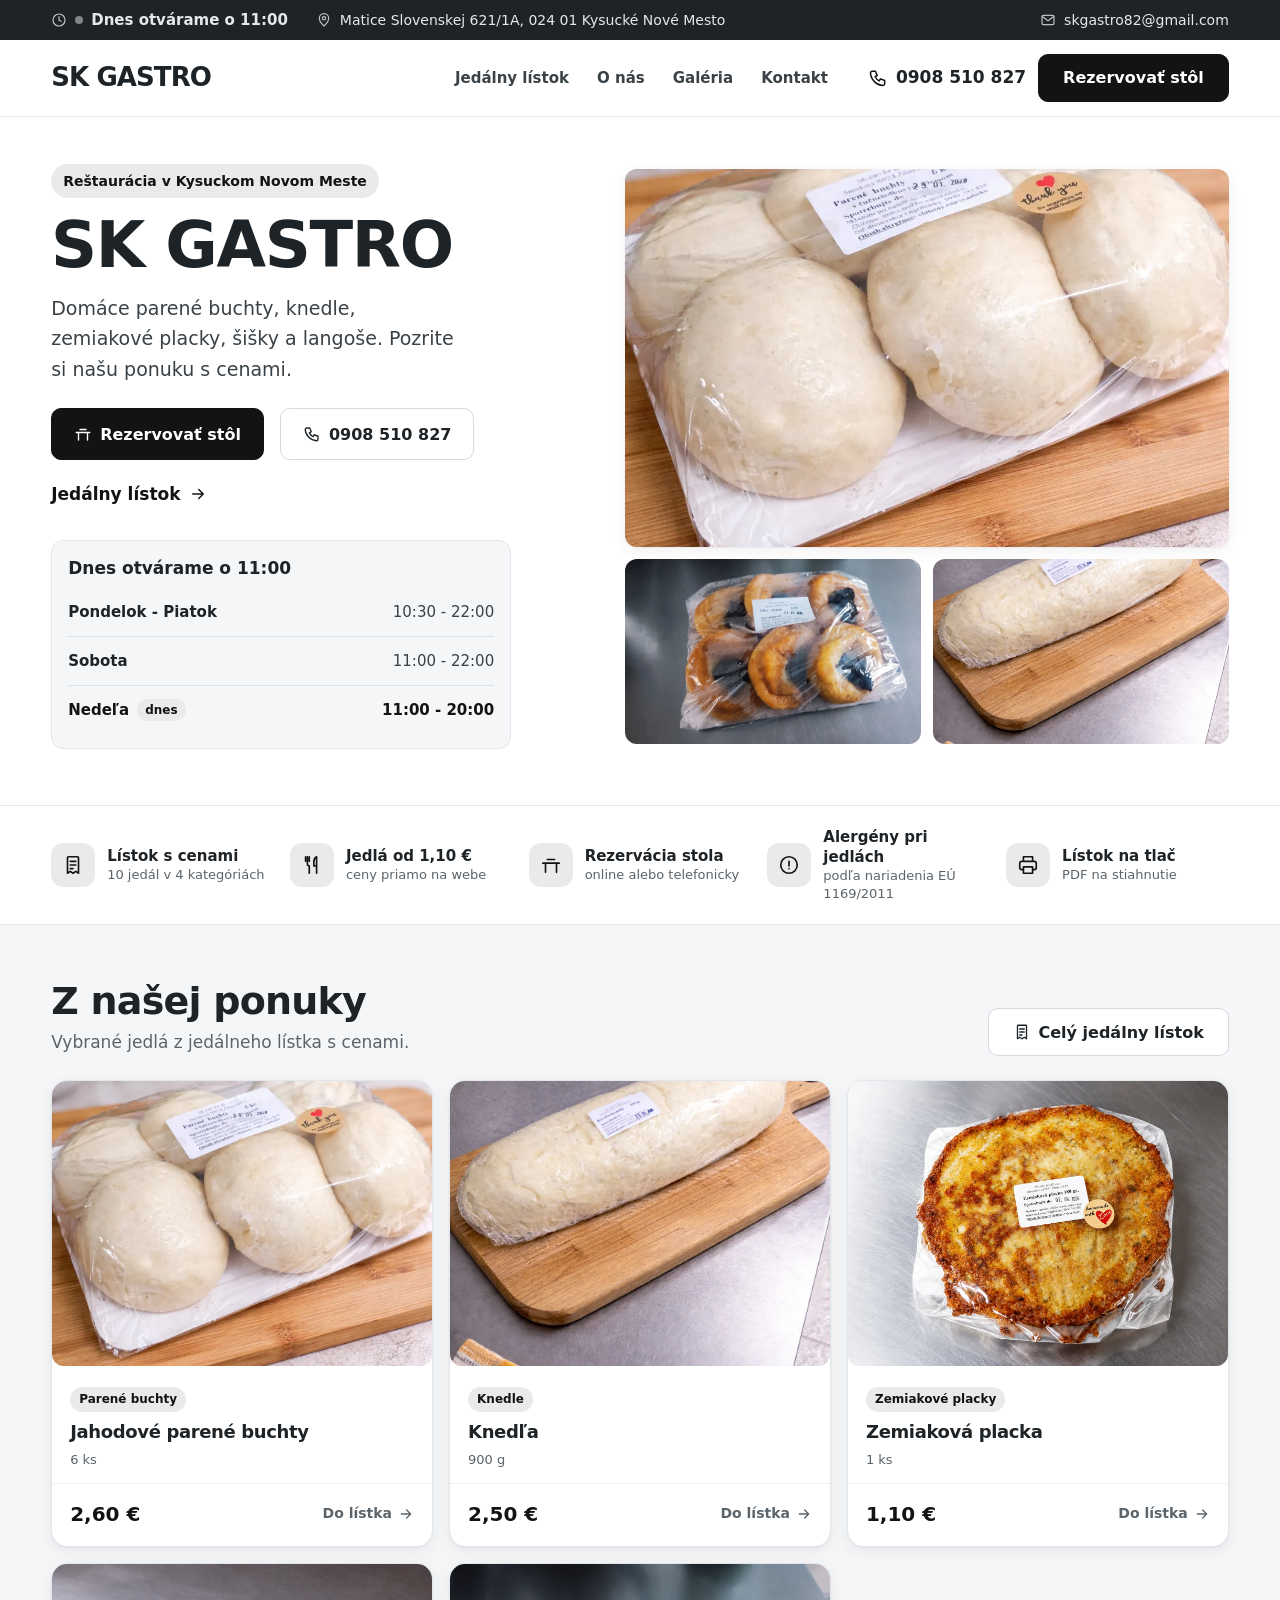
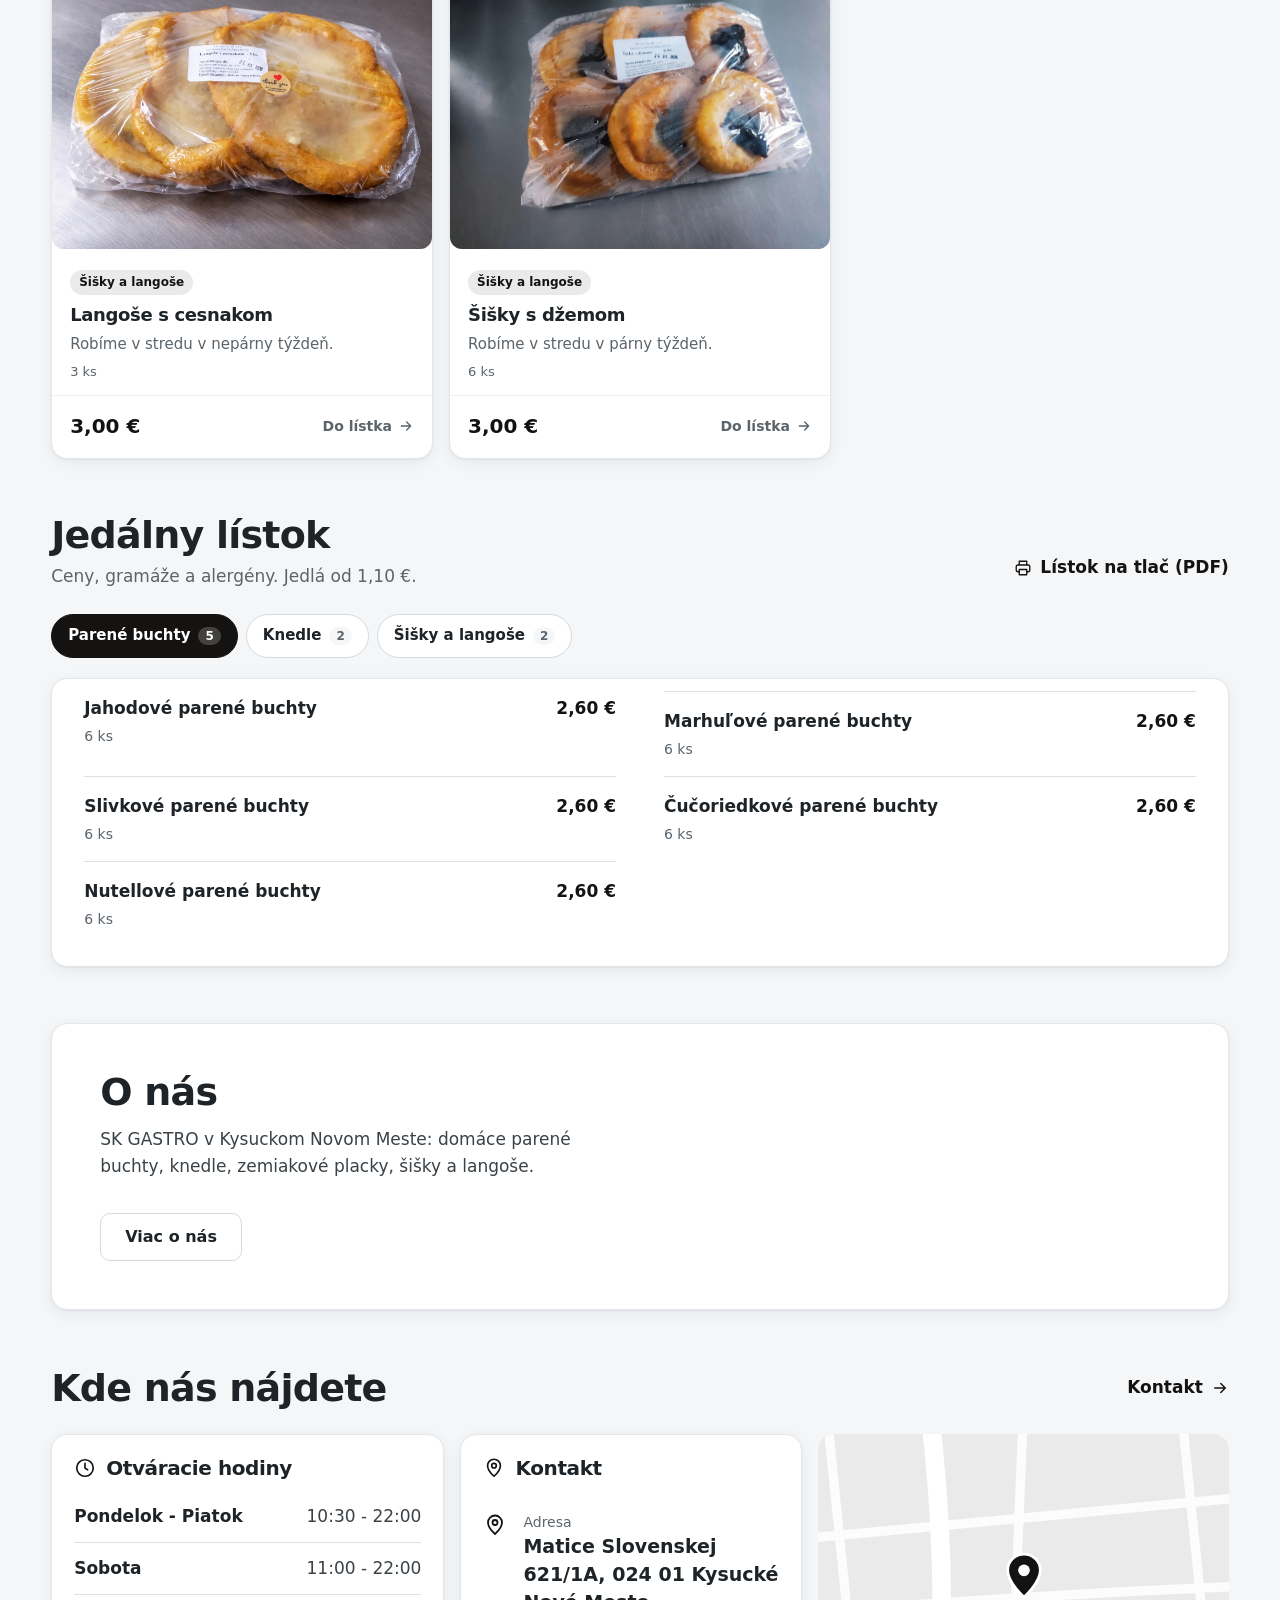
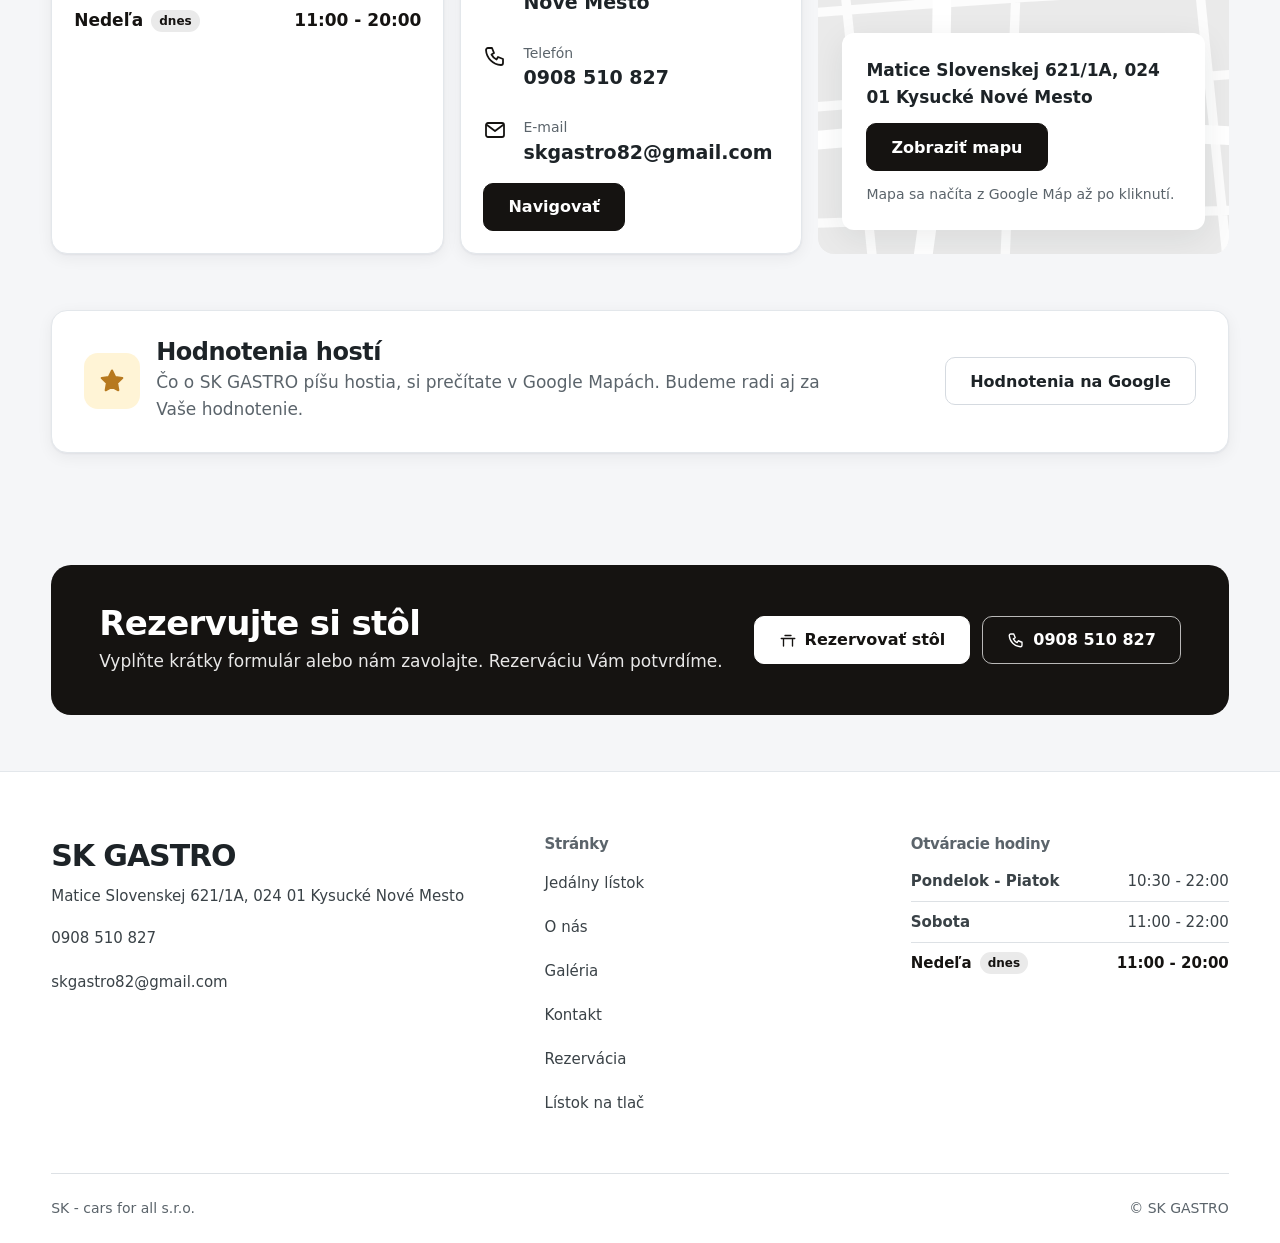
==== index.html @ 5d138155 "SK GASTRO: ostrá verzia pre domacaknedla.sk (INV-014 zaplatená 27. 10. 2026)" ====
<!doctype html>
<html lang="sk">
<head>
<meta charset="utf-8">
<meta name="viewport" content="width=device-width, initial-scale=1">
<title>SK GASTRO, reštaurácia v Kysuckom Novom Meste</title>
<meta name="description" content="SK GASTRO v Kysuckom Novom Meste: jedálny lístok s cenami, otváracie hodiny, rezervácia stola.">

<meta property="og:title" content="SK GASTRO, reštaurácia v Kysuckom Novom Meste">
<meta property="og:description" content="SK GASTRO v Kysuckom Novom Meste: jedálny lístok s cenami, otváracie hodiny, rezervácia stola.">
<meta property="og:type" content="website">
<meta property="og:locale" content="sk_SK">
<meta name="theme-color" content="#F5F6F4">
<link rel="icon" href="data:image/svg+xml,%3Csvg xmlns='http://www.w3.org/2000/svg' viewBox='0 0 64 64'%3E%3Crect width='64' height='64' rx='16' fill='%23151311'/%3E%3Ctext x='32' y='44' font-family='Arial,sans-serif' font-weight='700' font-size='34' fill='white' text-anchor='middle'%3ES%3C/text%3E%3C/svg%3E">
<link rel="preload" href="assets/fonts/Figtree-latin.woff2" as="font" type="font/woff2" crossorigin>
<link rel="stylesheet" href="assets/fonty-kaviaren.css"><link rel="stylesheet" href="assets/kaviaren.css"><link rel="stylesheet" href="assets/portal.css">
<style>:root{--akcent:#151311;--akcent-text:#151311;--jemna:color-mix(in srgb,#151311 9%,#fff);--papier:#F5F6F8;--p-akcent:#151311}</style>
<script>document.documentElement.classList.add('js')</script>
</head>
<body class="p-portal">
<a class="k-skok" href="#obsah">Preskočiť na obsah</a><div class="p-info"><div class="k-obal p-info__in"><span class="p-info__stav"><svg viewBox="0 0 24 24" fill="none" stroke="currentColor" stroke-width="1.8" stroke-linecap="round" stroke-linejoin="round" aria-hidden="true"><circle cx="12" cy="12" r="9"/><path d="M12 7v5l3 2"/></svg><span class="k-stav" data-hodiny="[[&quot;Pondelok - Piatok&quot;, &quot;10:30 - 22:00&quot;], [&quot;Sobota&quot;, &quot;11:00 - 22:00&quot;], [&quot;Nedeľa&quot;, &quot;11:00 - 20:00&quot;]]">Otváracie hodiny</span></span><a href="https://www.google.com/maps/search/?api=1&amp;query=Matice Slovenskej 621/1A, 024 01 Kysucké Nové Mesto" target="_blank" rel="noopener"><svg viewBox="0 0 24 24" fill="none" stroke="currentColor" stroke-width="1.8" stroke-linecap="round" stroke-linejoin="round" aria-hidden="true"><path d="M12 21s-7-6.2-7-11.5a7 7 0 0 1 14 0C19 14.8 12 21 12 21z"/><circle cx="12" cy="9.5" r="2.5"/></svg>Matice Slovenskej 621/1A, 024 01 Kysucké Nové Mesto</a><a class="p-info__mail" href="mailto:skgastro82@gmail.com"><svg viewBox="0 0 24 24" fill="none" stroke="currentColor" stroke-width="1.8" stroke-linecap="round" stroke-linejoin="round" aria-hidden="true"><rect x="3" y="5" width="18" height="14" rx="2"/><path d="m4 7 8 6 8-6"/></svg>skgastro82@gmail.com</a></div></div>
<header class="k-hlava p-hlava"><div class="k-hlava__in">
<a class="k-logo" href="./" style="--ld:4.18" aria-label="SK GASTRO, úvod">SK GASTRO</a>
<nav class="k-nav" id="k-nav" aria-label="Hlavná navigácia">
<ul><li><a href="jedalny-listok/">Jedálny lístok</a></li><li><a href="o-nas/">O nás</a></li><li><a href="galeria/">Galéria</a></li><li><a href="kontakt/">Kontakt</a></li></ul>
<a class="k-tlacidlo k-nav__rez" href="rezervacia/">Rezervovať stôl</a>
<div class="k-nav__extra"><a href="tel:0908510827"><svg viewBox="0 0 24 24" fill="none" stroke="currentColor" stroke-width="1.8" stroke-linecap="round" stroke-linejoin="round" aria-hidden="true"><path d="M5 4h4l2 5-2.5 1.5a11 11 0 0 0 5 5L15 13l5 2v4a2 2 0 0 1-2 2A16 16 0 0 1 3 6a2 2 0 0 1 2-2"/></svg>0908 510 827</a><a href="https://www.google.com/maps/search/?api=1&amp;query=Matice Slovenskej 621/1A, 024 01 Kysucké Nové Mesto" target="_blank" rel="noopener"><svg viewBox="0 0 24 24" fill="none" stroke="currentColor" stroke-width="1.8" stroke-linecap="round" stroke-linejoin="round" aria-hidden="true"><path d="M12 21s-7-6.2-7-11.5a7 7 0 0 1 14 0C19 14.8 12 21 12 21z"/><circle cx="12" cy="9.5" r="2.5"/></svg>Matice Slovenskej 621/1A, 024 01 Kysucké Nové Mesto</a></div>
</nav>
<a class="p-hlava__tel" href="tel:0908510827"><svg viewBox="0 0 24 24" fill="none" stroke="currentColor" stroke-width="1.8" stroke-linecap="round" stroke-linejoin="round" aria-hidden="true"><path d="M5 4h4l2 5-2.5 1.5a11 11 0 0 0 5 5L15 13l5 2v4a2 2 0 0 1-2 2A16 16 0 0 1 3 6a2 2 0 0 1 2-2"/></svg><span>0908 510 827</span></a>
<a class="k-tlacidlo p-hlava__rez" href="rezervacia/">Rezervovať stôl</a>
<button class="k-menu-tl" type="button" aria-expanded="false" aria-controls="k-nav"><span class="k-menu-tl__ik" aria-hidden="true"><i></i><i></i></span><span>Menu</span></button>
</div></header>
<main id="obsah">
<section class="p-uvod"><div class="k-obal p-uvod__in">
<div class="p-uvod__txt">
<p class="p-uvod__typ">Reštaurácia v Kysuckom Novom Meste</p>
<h1 style="--d:4.12">SK GASTRO</h1>
<p class="p-uvod__claim">Domáce parené buchty, knedle, zemiakové placky, šišky a langoše. Pozrite si našu ponuku s cenami.</p>
<div class="p-uvod__akcie"><a class="k-tlacidlo" href="rezervacia/"><svg viewBox="0 0 24 24" fill="none" stroke="currentColor" stroke-width="1.8" stroke-linecap="round" stroke-linejoin="round" aria-hidden="true"><path d="M3 10h18M6 10v10M18 10v10M8 6h8"/></svg>Rezervovať stôl</a><a class="k-tlacidlo k-tlacidlo--obrys" href="tel:0908510827"><svg viewBox="0 0 24 24" fill="none" stroke="currentColor" stroke-width="1.8" stroke-linecap="round" stroke-linejoin="round" aria-hidden="true"><path d="M5 4h4l2 5-2.5 1.5a11 11 0 0 0 5 5L15 13l5 2v4a2 2 0 0 1-2 2A16 16 0 0 1 3 6a2 2 0 0 1 2-2"/></svg>0908 510 827</a>
<a class="k-odkaz" href="jedalny-listok/">Jedálny lístok<svg viewBox="0 0 24 24" fill="none" stroke="currentColor" stroke-width="2" stroke-linecap="round" stroke-linejoin="round" aria-hidden="true"><path d="M5 12h14M13 6l6 6-6 6"/></svg></a></div>
<div class="p-uvod__dnes"><span class="p-dnes" data-p-dnes>Otváracie hodiny</span><dl class="k-hodiny p-uvod__hod" data-hodiny><div><dt>Pondelok - Piatok</dt><dd>10:30 - 22:00</dd></div><div><dt>Sobota</dt><dd>11:00 - 22:00</dd></div><div><dt>Nedeľa</dt><dd>11:00 - 20:00</dd></div></dl></div>
</div>
<div class="p-uvod__fotky"><div class="k-f p-uvod__foto"><img src="assets/foto/skg-buchty.webp" alt="SK GASTRO, Kysucké Nové Mesto" width="1024" height="1536" fetchpriority=high decoding="async"></div><a class="p-uvod__mala" data-lightbox href="assets/foto/skg-sisky.webp"><img src="assets/foto/skg-sisky.webp" alt="SK GASTRO, Kysucké Nové Mesto, fotka 2" width="1800" height="1347" decoding="async"></a><a class="p-uvod__mala" data-lightbox href="assets/foto/skg-knedla.webp"><img src="assets/foto/skg-knedla.webp" alt="SK GASTRO, Kysucké Nové Mesto, fotka 3" width="1024" height="1536" decoding="async"></a></div>
</div></section><section class="p-vyhody" aria-label="Čo u nás nájdete"><div class="k-obal"><ul class="p-vyhody__rad p-vyhody__rad--5">
<li><span class="p-vyhody__ik"><svg viewBox="0 0 24 24" fill="none" stroke="currentColor" stroke-width="1.8" stroke-linecap="round" stroke-linejoin="round" aria-hidden="true"><path d="M7 3h10a1 1 0 0 1 1 1v17l-3-2-3 2-3-2-3 2V4a1 1 0 0 1 1-1z"/><path d="M9 8h6M9 12h6M9 16h3"/></svg></span><div><b>Lístok s cenami</b><span>10 jedál v 4 kategóriách</span></div></li><li><span class="p-vyhody__ik"><svg viewBox="0 0 24 24" fill="none" stroke="currentColor" stroke-width="1.8" stroke-linecap="round" stroke-linejoin="round" aria-hidden="true"><path d="M7 3v8a2 2 0 0 0 2 2v8M5 3v5M9 3v5M17 21V3c-2 1-3 3-3 6v4h3"/></svg></span><div><b>Jedlá od 1,10 €</b><span>ceny priamo na webe</span></div></li><li><span class="p-vyhody__ik"><svg viewBox="0 0 24 24" fill="none" stroke="currentColor" stroke-width="1.8" stroke-linecap="round" stroke-linejoin="round" aria-hidden="true"><path d="M3 10h18M6 10v10M18 10v10M8 6h8"/></svg></span><div><b>Rezervácia stola</b><span>online alebo telefonicky</span></div></li><li><span class="p-vyhody__ik"><svg viewBox="0 0 24 24" fill="none" stroke="currentColor" stroke-width="1.8" stroke-linecap="round" stroke-linejoin="round" aria-hidden="true"><circle cx="12" cy="12" r="9"/><path d="M12 8v5M12 16h.01"/></svg></span><div><b>Alergény pri jedlách</b><span>podľa nariadenia EÚ 1169/2011</span></div></li><li><span class="p-vyhody__ik"><svg viewBox="0 0 24 24" fill="none" stroke="currentColor" stroke-width="1.8" stroke-linecap="round" stroke-linejoin="round" aria-hidden="true"><path d="M7 8V3h10v5M7 17H5a2 2 0 0 1-2-2v-5a2 2 0 0 1 2-2h14a2 2 0 0 1 2 2v5a2 2 0 0 1-2 2h-2"/><path d="M7 14h10v7H7z"/></svg></span><div><b>Lístok na tlač</b><span>PDF na stiahnutie</span></div></li>
</ul></div></section><section class="k-sekcia p-sekcia" aria-labelledby="jedla-h"><div class="k-obal">
<div class="p-hl"><div><h2 id="jedla-h">Z našej ponuky</h2><p>Vybrané jedlá z jedálneho lístka s cenami.</p></div>
<a class="k-tlacidlo k-tlacidlo--obrys" href="jedalny-listok/"><svg viewBox="0 0 24 24" fill="none" stroke="currentColor" stroke-width="1.8" stroke-linecap="round" stroke-linejoin="round" aria-hidden="true"><path d="M7 3h10a1 1 0 0 1 1 1v17l-3-2-3 2-3-2-3 2V4a1 1 0 0 1 1-1z"/><path d="M9 8h6M9 12h6M9 16h3"/></svg>Celý jedálny lístok</a></div>
<ul class="p-jedla"><li class="p-jedlo p-jedlo--foto"><a href="jedalny-listok/#k-1"><div class="k-f p-jedlo__f"><img src="assets/foto/skg-buchty.webp" alt="Jahodové parené buchty" width="1024" height="1536" loading=lazy decoding="async"></div>
<div class="p-jedlo__t"><span class="p-stitok">Parené buchty</span><h3>Jahodové parené buchty</h3>
<p class="p-jedlo__m">6 ks</p></div>
<div class="p-jedlo__c"><b>2,60 €</b><span>Do lístka<svg viewBox="0 0 24 24" fill="none" stroke="currentColor" stroke-width="2" stroke-linecap="round" stroke-linejoin="round" aria-hidden="true"><path d="M5 12h14M13 6l6 6-6 6"/></svg></span></div></a></li><li class="p-jedlo p-jedlo--foto"><a href="jedalny-listok/#k-2"><div class="k-f p-jedlo__f"><img src="assets/foto/skg-knedla.webp" alt="Knedľa" width="1024" height="1536" loading=lazy decoding="async"></div>
<div class="p-jedlo__t"><span class="p-stitok">Knedle</span><h3>Knedľa</h3>
<p class="p-jedlo__m">900 g</p></div>
<div class="p-jedlo__c"><b>2,50 €</b><span>Do lístka<svg viewBox="0 0 24 24" fill="none" stroke="currentColor" stroke-width="2" stroke-linecap="round" stroke-linejoin="round" aria-hidden="true"><path d="M5 12h14M13 6l6 6-6 6"/></svg></span></div></a></li><li class="p-jedlo p-jedlo--foto"><a href="jedalny-listok/#k-3"><div class="k-f p-jedlo__f"><img src="assets/foto/skg-placka.webp" alt="Zemiaková placka" width="1450" height="1085" loading=lazy decoding="async"></div>
<div class="p-jedlo__t"><span class="p-stitok">Zemiakové placky</span><h3>Zemiaková placka</h3>
<p class="p-jedlo__m">1 ks</p></div>
<div class="p-jedlo__c"><b>1,10 €</b><span>Do lístka<svg viewBox="0 0 24 24" fill="none" stroke="currentColor" stroke-width="2" stroke-linecap="round" stroke-linejoin="round" aria-hidden="true"><path d="M5 12h14M13 6l6 6-6 6"/></svg></span></div></a></li><li class="p-jedlo p-jedlo--foto"><a href="jedalny-listok/#k-4"><div class="k-f p-jedlo__f"><img src="assets/foto/skg-langos.webp" alt="Langoše s cesnakom" width="1536" height="1024" loading=lazy decoding="async"></div>
<div class="p-jedlo__t"><span class="p-stitok">Šišky a langoše</span><h3>Langoše s cesnakom</h3>
<p>Robíme v stredu v nepárny týždeň.</p><p class="p-jedlo__m">3 ks</p></div>
<div class="p-jedlo__c"><b>3,00 €</b><span>Do lístka<svg viewBox="0 0 24 24" fill="none" stroke="currentColor" stroke-width="2" stroke-linecap="round" stroke-linejoin="round" aria-hidden="true"><path d="M5 12h14M13 6l6 6-6 6"/></svg></span></div></a></li><li class="p-jedlo p-jedlo--foto"><a href="jedalny-listok/#k-4"><div class="k-f p-jedlo__f"><img src="assets/foto/skg-sisky.webp" alt="Šišky s džemom" width="1800" height="1347" loading=lazy decoding="async"></div>
<div class="p-jedlo__t"><span class="p-stitok">Šišky a langoše</span><h3>Šišky s džemom</h3>
<p>Robíme v stredu v párny týždeň.</p><p class="p-jedlo__m">6 ks</p></div>
<div class="p-jedlo__c"><b>3,00 €</b><span>Do lístka<svg viewBox="0 0 24 24" fill="none" stroke="currentColor" stroke-width="2" stroke-linecap="round" stroke-linejoin="round" aria-hidden="true"><path d="M5 12h14M13 6l6 6-6 6"/></svg></span></div></a></li></ul>
</div></section><section class="k-sekcia p-sekcia" aria-labelledby="listok-h"><div class="k-obal">
<div class="p-hl"><div><h2 id="listok-h">Jedálny lístok</h2><p>Ceny, gramáže a alergény. Jedlá od 1,10 €.</p></div>
<a class="k-odkaz" href="jedalny-listok.pdf"><svg viewBox="0 0 24 24" fill="none" stroke="currentColor" stroke-width="1.8" stroke-linecap="round" stroke-linejoin="round" aria-hidden="true"><path d="M7 8V3h10v5M7 17H5a2 2 0 0 1-2-2v-5a2 2 0 0 1 2-2h14a2 2 0 0 1 2 2v5a2 2 0 0 1-2 2h-2"/><path d="M7 14h10v7H7z"/></svg>Lístok na tlač (PDF)</a></div>
<div class="p-tabs" data-p-tabs><div class="p-tabs__rad" role="group" aria-label="Kategórie"><button type="button" data-p-tab aria-selected="true">Parené buchty<span>5</span></button><button type="button" data-p-tab aria-selected="false">Knedle<span>2</span></button><button type="button" data-p-tab aria-selected="false">Šišky a langoše<span>2</span></button></div>
<div class="p-tabs__karta"><div data-p-panel><ul class="k-polozky"><li class="k-pol"><div class="k-pol__r"><span class="k-pol__n">Jahodové parené buchty</span><span class="k-pol__c">2,60 €</span></div><p class=k-pol__m>6 ks</p></li><li class="k-pol"><div class="k-pol__r"><span class="k-pol__n">Marhuľové parené buchty</span><span class="k-pol__c">2,60 €</span></div><p class=k-pol__m>6 ks</p></li><li class="k-pol"><div class="k-pol__r"><span class="k-pol__n">Slivkové parené buchty</span><span class="k-pol__c">2,60 €</span></div><p class=k-pol__m>6 ks</p></li><li class="k-pol"><div class="k-pol__r"><span class="k-pol__n">Čučoriedkové parené buchty</span><span class="k-pol__c">2,60 €</span></div><p class=k-pol__m>6 ks</p></li><li class="k-pol"><div class="k-pol__r"><span class="k-pol__n">Nutellové parené buchty</span><span class="k-pol__c">2,60 €</span></div><p class=k-pol__m>6 ks</p></li></ul></div><div data-p-panel hidden><ul class="k-polozky"><li class="k-pol"><div class="k-pol__r"><span class="k-pol__n">Knedľa</span><span class="k-pol__c">2,50 €</span></div><p class=k-pol__m>900 g</p></li><li class="k-pol"><div class="k-pol__r"><span class="k-pol__n">Knedľa</span><span class="k-pol__c">1,70 €</span></div><p class=k-pol__m>600 g</p></li></ul></div><div data-p-panel hidden><ul class="k-polozky"><li class="k-pol"><div class="k-pol__r"><span class="k-pol__n">Langoše s cesnakom</span><span class="k-pol__c">3,00 €</span></div><p class="k-pol__popis">Robíme v stredu v nepárny týždeň.</p><p class=k-pol__m>3 ks</p></li><li class="k-pol"><div class="k-pol__r"><span class="k-pol__n">Šišky s džemom</span><span class="k-pol__c">3,00 €</span></div><p class="k-pol__popis">Robíme v stredu v párny týždeň.</p><p class=k-pol__m>6 ks</p></li></ul></div></div></div>
</div></section><section class="k-sekcia p-sekcia" aria-labelledby="onas-h"><div class="k-obal"><div class="p-karta p-onas p-onas--bez">

<div class="p-onas__txt"><h2 id="onas-h">O nás</h2><p>SK GASTRO v Kysuckom Novom Meste: domáce parené buchty, knedle, zemiakové placky, šišky a langoše.</p>
<div class="k-akcie"><a class="k-tlacidlo k-tlacidlo--obrys" href="o-nas/">Viac o nás</a></div></div>
</div></div></section><section class="k-sekcia p-sekcia" aria-labelledby="kde-h"><div class="k-obal">
<div class="p-hl"><div><h2 id="kde-h">Kde nás nájdete</h2></div>
<a class="k-odkaz" href="kontakt/">Kontakt<svg viewBox="0 0 24 24" fill="none" stroke="currentColor" stroke-width="2" stroke-linecap="round" stroke-linejoin="round" aria-hidden="true"><path d="M5 12h14M13 6l6 6-6 6"/></svg></a></div>
<div class="p-kde">
<div class="p-karta p-kde__hod"><h3><svg viewBox="0 0 24 24" fill="none" stroke="currentColor" stroke-width="1.8" stroke-linecap="round" stroke-linejoin="round" aria-hidden="true"><circle cx="12" cy="12" r="9"/><path d="M12 7v5l3 2"/></svg>Otváracie hodiny</h3><dl class="k-hodiny" data-hodiny><div><dt>Pondelok - Piatok</dt><dd>10:30 - 22:00</dd></div><div><dt>Sobota</dt><dd>11:00 - 22:00</dd></div><div><dt>Nedeľa</dt><dd>11:00 - 20:00</dd></div></dl></div>
<div class="p-karta p-kde__udaje"><h3><svg viewBox="0 0 24 24" fill="none" stroke="currentColor" stroke-width="1.8" stroke-linecap="round" stroke-linejoin="round" aria-hidden="true"><path d="M12 21s-7-6.2-7-11.5a7 7 0 0 1 14 0C19 14.8 12 21 12 21z"/><circle cx="12" cy="9.5" r="2.5"/></svg>Kontakt</h3><ul class="k-udaje"><li><svg viewBox="0 0 24 24" fill="none" stroke="currentColor" stroke-width="1.8" stroke-linecap="round" stroke-linejoin="round" aria-hidden="true"><path d="M12 21s-7-6.2-7-11.5a7 7 0 0 1 14 0C19 14.8 12 21 12 21z"/><circle cx="12" cy="9.5" r="2.5"/></svg><div><span>Adresa</span><a href="https://www.google.com/maps/search/?api=1&amp;query=Matice Slovenskej 621/1A, 024 01 Kysucké Nové Mesto" target="_blank" rel="noopener">Matice Slovenskej 621/1A, 024 01 Kysucké Nové Mesto</a></div></li><li><svg viewBox="0 0 24 24" fill="none" stroke="currentColor" stroke-width="1.8" stroke-linecap="round" stroke-linejoin="round" aria-hidden="true"><path d="M5 4h4l2 5-2.5 1.5a11 11 0 0 0 5 5L15 13l5 2v4a2 2 0 0 1-2 2A16 16 0 0 1 3 6a2 2 0 0 1 2-2"/></svg><div><span>Telefón</span><a href="tel:0908510827">0908 510 827</a></div></li><li><svg viewBox="0 0 24 24" fill="none" stroke="currentColor" stroke-width="1.8" stroke-linecap="round" stroke-linejoin="round" aria-hidden="true"><rect x="3" y="5" width="18" height="14" rx="2"/><path d="m4 7 8 6 8-6"/></svg><div><span>E-mail</span><a href="mailto:skgastro82@gmail.com">skgastro82@gmail.com</a></div></li></ul>
<a class="k-tlacidlo" href="https://www.google.com/maps/search/?api=1&amp;query=Matice Slovenskej 621/1A, 024 01 Kysucké Nové Mesto" target="_blank" rel="noopener">Navigovať</a></div>
<div class="k-mapa p-mapa" data-mapa="https://maps.google.com/maps?q=Matice%20Slovenskej%20621/1A%2C%20024%2001%20Kysuck%C3%A9%20Nov%C3%A9%20Mesto&amp;z=16&amp;output=embed">
<svg class="k-mapa__ulice" viewBox="0 0 600 450" preserveAspectRatio="xMidYMid slice" aria-hidden="true">
<path d="M-20 120 L620 60 M-20 300 L620 250 M-20 420 L620 400 M90 -20 L140 470 M300 -20 L280 470 M470 -20 L520 470 M-20 200 Q300 170 620 160" />
<path class="k-mapa__hlavna" d="M-20 340 Q250 300 620 330 M200 -20 Q230 220 190 470" /></svg>
<div class="k-mapa__pin"><svg viewBox="0 0 24 24" fill="none" stroke="currentColor" stroke-width="1.8" stroke-linecap="round" stroke-linejoin="round" aria-hidden="true"><path d="M12 21s-7-6.2-7-11.5a7 7 0 0 1 14 0C19 14.8 12 21 12 21z"/><circle cx="12" cy="9.5" r="2.5"/></svg></div>
<div class="k-mapa__stitok"><p>Matice Slovenskej 621/1A, 024 01 Kysucké Nové Mesto</p><button type="button" class="k-tlacidlo">Zobraziť mapu</button>
<span>Mapa sa načíta z Google Máp až po kliknutí.</span></div></div>
</div></div></section><section class="k-sekcia p-sekcia" aria-labelledby="hod-h"><div class="k-obal"><div class="p-karta p-recenzie">
<div class="p-recenzie__ik"><svg viewBox="0 0 24 24" fill="none" stroke="currentColor" stroke-width="1.8" stroke-linecap="round" stroke-linejoin="round" aria-hidden="true"><path d="m12 3 2.7 5.6 6.1.9-4.4 4.3 1 6.1L12 17l-5.4 2.9 1-6.1L3.2 9.5l6.1-.9z"/></svg></div>
<div><h2 id="hod-h">Hodnotenia hostí</h2><p>Čo o SK GASTRO píšu hostia, si prečítate v Google Mapách. Budeme radi aj za Vaše hodnotenie.</p></div>
<a class="k-tlacidlo k-tlacidlo--obrys" href="https://www.google.com/maps/search/?api=1&amp;query=SK%20GASTRO%20Matice%20Slovenskej%20621/1A%2C%20024%2001%20Kysuck%C3%A9%20Nov%C3%A9%20Mesto" target="_blank" rel="noopener">Hodnotenia na Google</a>
</div></div></section><section class="k-sekcia p-cta" aria-labelledby="cta-h"><div class="k-obal"><div class="p-cta__in">
<div><h2 id="cta-h">Rezervujte si stôl</h2>
<p>Vyplňte krátky formulár alebo nám zavolajte. Rezerváciu Vám potvrdíme.</p></div>
<div class="p-cta__akcie"><a class="k-tlacidlo k-tlacidlo--biele" href="rezervacia/"><svg viewBox="0 0 24 24" fill="none" stroke="currentColor" stroke-width="1.8" stroke-linecap="round" stroke-linejoin="round" aria-hidden="true"><path d="M3 10h18M6 10v10M18 10v10M8 6h8"/></svg>Rezervovať stôl</a><a class="k-tlacidlo k-tlacidlo--obrys-biele" href="tel:0908510827"><svg viewBox="0 0 24 24" fill="none" stroke="currentColor" stroke-width="1.8" stroke-linecap="round" stroke-linejoin="round" aria-hidden="true"><path d="M5 4h4l2 5-2.5 1.5a11 11 0 0 0 5 5L15 13l5 2v4a2 2 0 0 1-2 2A16 16 0 0 1 3 6a2 2 0 0 1 2-2"/></svg>0908 510 827</a></div>
</div></div></section>
</main>
<footer class="k-pata"><div class="k-obal k-pata__in">
<div class="k-pata__znacka"><a class="k-logo k-logo--pata" href="./" style="--ld:4.18" aria-label="SK GASTRO, úvod">SK GASTRO</a>
<p>Matice Slovenskej 621/1A, 024 01 Kysucké Nové Mesto</p>
<p class="k-pata__kontakt"><a href="tel:0908510827">0908 510 827</a><a href="mailto:skgastro82@gmail.com">skgastro82@gmail.com</a></p></div>
<nav aria-label="Odkazy v pätičke"><h2>Stránky</h2><ul><li><a href="jedalny-listok/">Jedálny lístok</a></li><li><a href="o-nas/">O nás</a></li><li><a href="galeria/">Galéria</a></li><li><a href="kontakt/">Kontakt</a></li><li><a href="rezervacia/">Rezervácia</a></li><li><a href="jedalny-listok.pdf">Lístok na tlač</a></li></ul></nav>
<div><h2>Otváracie hodiny</h2><dl class="k-hodiny k-hodiny--pata" data-hodiny><div><dt>Pondelok - Piatok</dt><dd>10:30 - 22:00</dd></div><div><dt>Sobota</dt><dd>11:00 - 22:00</dd></div><div><dt>Nedeľa</dt><dd>11:00 - 20:00</dd></div></dl></div>
</div>
<div class="k-obal k-pata__spodok"><p>SK - cars for all s.r.o.</p><p>© SK GASTRO</p></div>
</footer>
<nav class="p-spodok" aria-label="Rýchle akcie"><a class="p-spodok__tel" href="tel:0908510827"><svg viewBox="0 0 24 24" fill="none" stroke="currentColor" stroke-width="1.8" stroke-linecap="round" stroke-linejoin="round" aria-hidden="true"><path d="M5 4h4l2 5-2.5 1.5a11 11 0 0 0 5 5L15 13l5 2v4a2 2 0 0 1-2 2A16 16 0 0 1 3 6a2 2 0 0 1 2-2"/></svg>Zavolať</a><a class="p-spodok__rez" href="rezervacia/"><svg viewBox="0 0 24 24" fill="none" stroke="currentColor" stroke-width="1.8" stroke-linecap="round" stroke-linejoin="round" aria-hidden="true"><path d="M3 10h18M6 10v10M18 10v10M8 6h8"/></svg>Rezervovať stôl</a></nav>
<script type="application/ld+json">{"@context": "https://schema.org", "@type": "Restaurant", "name": "SK GASTRO", "telephone": "0908 510 827", "email": "skgastro82@gmail.com", "servesCuisine": "Reštaurácia", "acceptsReservations": true, "address": {"@type": "PostalAddress", "streetAddress": "Matice Slovenskej 621/1A, 024 01 Kysucké Nové Mesto", "addressCountry": "SK"}, "priceRange": "od 1,10 €", "openingHours": ["Pondelok - Piatok 10:30 - 22:00", "Sobota 11:00 - 22:00", "Nedeľa 11:00 - 20:00"], "hasMenu": {"@type": "Menu", "name": "Jedálny lístok", "hasMenuSection": [{"@type": "MenuSection", "name": "Parené buchty", "hasMenuItem": [{"@type": "MenuItem", "name": "Jahodové parené buchty", "offers": {"@type": "Offer", "price": "2.60", "priceCurrency": "EUR"}}, {"@type": "MenuItem", "name": "Marhuľové parené buchty", "offers": {"@type": "Offer", "price": "2.60", "priceCurrency": "EUR"}}, {"@type": "MenuItem", "name": "Slivkové parené buchty", "offers": {"@type": "Offer", "price": "2.60", "priceCurrency": "EUR"}}, {"@type": "MenuItem", "name": "Čučoriedkové parené buchty", "offers": {"@type": "Offer", "price": "2.60", "priceCurrency": "EUR"}}, {"@type": "MenuItem", "name": "Nutellové parené buchty", "offers": {"@type": "Offer", "price": "2.60", "priceCurrency": "EUR"}}]}, {"@type": "MenuSection", "name": "Knedle", "hasMenuItem": [{"@type": "MenuItem", "name": "Knedľa", "offers": {"@type": "Offer", "price": "2.50", "priceCurrency": "EUR"}}, {"@type": "MenuItem", "name": "Knedľa", "offers": {"@type": "Offer", "price": "1.70", "priceCurrency": "EUR"}}]}, {"@type": "MenuSection", "name": "Zemiakové placky", "hasMenuItem": [{"@type": "MenuItem", "name": "Zemiaková placka", "offers": {"@type": "Offer", "price": "1.10", "priceCurrency": "EUR"}}]}, {"@type": "MenuSection", "name": "Šišky a langoše", "hasMenuItem": [{"@type": "MenuItem", "name": "Langoše s cesnakom", "description": "Robíme v stredu v nepárny týždeň.", "offers": {"@type": "Offer", "price": "3.00", "priceCurrency": "EUR"}}, {"@type": "MenuItem", "name": "Šišky s džemom", "description": "Robíme v stredu v párny týždeň.", "offers": {"@type": "Offer", "price": "3.00", "priceCurrency": "EUR"}}]}]}, "url": "https://domacaknedla.sk/"}</script>
<script src="assets/restauracia.js" defer></script>
<script>
(function(){
  var D=document, R=D.documentElement, hl=D.querySelector('.k-hlava');
  function miera(){ if(hl) R.style.setProperty('--k-hlava', hl.offsetHeight+'px');
    var u=D.getElementById('wh-ukazka'); R.style.setProperty('--k-pas', (u?u.offsetHeight:0)+'px'); }
  miera(); D.addEventListener('DOMContentLoaded', miera); addEventListener('load', miera); addEventListener('resize', miera);

  /* mobilné menu: Esc zatvorí, Tab ostane v paneli */
  var tl=D.querySelector('.k-menu-tl'), nav=D.getElementById('k-nav');
  function otvorene(){ return hl && hl.classList.contains('otvorene'); }
  function zavri(fokus){ if(!otvorene()) return; hl.classList.remove('otvorene'); tl.setAttribute('aria-expanded','false');
    R.classList.remove('k-zamok'); nav.style.height=''; if(fokus) tl.focus(); }
  if(tl && nav){
    tl.addEventListener('click', function(){
      if(otvorene()) return zavri();
      hl.classList.add('otvorene'); tl.setAttribute('aria-expanded','true'); R.classList.add('k-zamok');
      nav.style.height=Math.max(240, innerHeight-hl.getBoundingClientRect().bottom)+'px';
      var a=nav.querySelector('a'); if(a) a.focus();
    });
    D.addEventListener('keydown', function(ev){
      if(!otvorene()) return;
      if(ev.key==='Escape'){ ev.preventDefault(); zavri(true); return; }
      if(ev.key==='Tab'){ var f=[tl].concat([].slice.call(nav.querySelectorAll('a'))), i=f.indexOf(D.activeElement);
        if(ev.shiftKey && i===0){ ev.preventDefault(); f[f.length-1].focus(); }
        else if(!ev.shiftKey && i===f.length-1){ ev.preventDefault(); f[0].focus(); } }
    });
    nav.addEventListener('click', function(ev){ if(ev.target.closest && ev.target.closest('a')) zavri(); });
    var mq=matchMedia('(min-width: 1080px)'); var zm=function(m){ if(m.matches) zavri(); };
    if(mq.addEventListener) mq.addEventListener('change', zm); else if(mq.addListener) mq.addListener(zm);
  }

  var d=new Date().getDay();
  /* obedové menu: záložky dní, dnešok sa vyberie sám */
  [].forEach.call(D.querySelectorAll('[role=tablist]'),function(zoz){
    var tabs=[].slice.call(zoz.querySelectorAll('[role=tab]'));
    function ukaz(k){tabs.forEach(function(t,j){t.setAttribute('aria-selected',j===k);t.tabIndex=j===k?0:-1;
      D.getElementById(t.getAttribute('aria-controls')).hidden=j!==k;});}
    tabs.forEach(function(t,j){t.addEventListener('click',function(){ukaz(j)});
      t.addEventListener('keydown',function(ev){var n=ev.key==='ArrowRight'?1:ev.key==='ArrowLeft'?-1:0;
        if(n){var k=(j+n+tabs.length)%tabs.length;ukaz(k);tabs[k].focus();}});});
    var k=d>=1&&d<=5?d-1:0; if(tabs.length)ukaz(Math.min(k,tabs.length-1));
  });
  [].forEach.call(D.querySelectorAll('[data-den]'),function(el){if(d>=1&&d<=5&&+el.dataset.den===d-1)el.classList.add('k-den--dnes')});

  /* „Dnes otvorené do …“: len keď sa dajú prečítať všetky riadky hodín, inak ostane pôvodný text */
  var st=D.querySelector('.k-stav');
  if(st){try{
    var H=JSON.parse(st.dataset.hodiny||'[]'), DN=['ned','pon','uto','str','štv','pia','sob'], naj=null, zle=!H.length;
    var t=new Date(), m=t.getHours()*60+t.getMinutes();
    H.forEach(function(r){
      var c=String(r[1]).match(/(\d{1,2})[:.](\d{2})\s*[-–]\s*(\d{1,2})[:.](\d{2})/);
      var dni=String(r[0]).toLowerCase().split(/\s*[-–]\s*|\s+až\s+/).map(function(x){return DN.indexOf(x.trim().slice(0,3))});
      if(/denne|každý deň/.test(String(r[0]).toLowerCase())) dni=[1,0];
      if(!c||dni.some(function(x){return x<0})){ zle=true; return; }
      var ok=dni.length>1?(dni[0]<=dni[1]?d>=dni[0]&&d<=dni[1]:d>=dni[0]||d<=dni[1]):d===dni[0];
      if(ok) naj=[+c[1]*60+ +c[2], +c[3]*60+ +c[4], c[1]+':'+c[2], c[3]+':'+c[4]];
    });
    if(!zle){
      if(!naj) st.textContent='Dnes zatvorené';
      else { var z=naj[1]<=naj[0]?naj[1]+1440:naj[1];
        if(m>=naj[0]&&m<z){ st.textContent='Dnes otvorené do '+naj[3]; st.classList.add('k-stav--otvorene'); }
        else if(m<naj[0]) st.textContent='Dnes otvárame o '+naj[2];
        else st.textContent='Dnes už zatvorené'; }
    }
  }catch(err){}}

  /* lístok: aktívna kategória v páse kategórií */
  var pas=D.querySelector('.k-kat-nav__in');
  if(pas && 'IntersectionObserver' in window){
    var ch=[].slice.call(pas.querySelectorAll('a')), mapa={};
    ch.forEach(function(a){ mapa[a.getAttribute('href').slice(1)]=a; });
    var io2=new IntersectionObserver(function(z){ z.forEach(function(x){ if(!x.isIntersecting) return; var a=mapa[x.target.id]; if(!a) return;
      ch.forEach(function(c){ c.removeAttribute('aria-current'); }); a.setAttribute('aria-current','true');
      pas.scrollLeft=a.offsetLeft-pas.clientWidth/2+a.offsetWidth/2; }); }, {rootMargin:'-35% 0px -60% 0px'});
    ch.forEach(function(a){ var s=D.getElementById(a.getAttribute('href').slice(1)); if(s) io2.observe(s); });
  }

  /* jemné odhalenie pri scrolle */
  var od=D.querySelectorAll('.odhal');
  if('IntersectionObserver' in window){var io=new IntersectionObserver(function(z){z.forEach(function(x){if(x.isIntersecting){x.target.classList.add('videt');io.unobserve(x.target)}})},{rootMargin:'0px 0px -6% 0px'});
    [].forEach.call(od,function(el){io.observe(el)});}
  else [].forEach.call(od,function(el){el.classList.add('videt')});
})();
</script>
<script>
(function(){
  /* záložky kategórií lístka na domove */
  [].forEach.call(document.querySelectorAll('[data-p-tabs]'),function(box){
    var t=[].slice.call(box.querySelectorAll('[data-p-tab]')),pan=[].slice.call(box.querySelectorAll('[data-p-panel]'));
    function ukaz(i){t.forEach(function(b,j){b.setAttribute('aria-selected',j===i)});pan.forEach(function(x,j){x.hidden=j!==i});}
    t.forEach(function(b,i){b.addEventListener('click',function(){ukaz(i)})});
  });
  /* „Dnes otvorené“ aj v karte úvodu: skopíruje stav z informačného pásu */
  var st=document.querySelector('.p-info .k-stav'),k=document.querySelector('[data-p-dnes]');
  if(st&&k) k.textContent=st.textContent;
  if(st&&st.classList.contains('k-stav--otvorene')&&k) k.classList.add('p-dnes--otvorene');
})();
</script>
</body></html>
---- assets/fonty-kaviaren.css ----
@font-face { font-family: "Figtree"; font-display: swap; font-weight: 400 800;
  src: url(fonts/Figtree-latin-ext.woff2) format("woff2");
  unicode-range: U+0100-02BA, U+02BD-02C5, U+02C7-02CC, U+02CE-02D7, U+02DD-02FF, U+0304, U+0308, U+0329, U+1D00-1DBF, U+1E00-1E9F, U+1EF2-1EFF, U+2020, U+20A0-20AB, U+20AD-20C0, U+2113, U+2C60-2C7F, U+A720-A7FF; }
@font-face { font-family: "Figtree"; font-display: swap; font-weight: 400 800;
  src: url(fonts/Figtree-latin.woff2) format("woff2");
  unicode-range: U+0000-00FF, U+0131, U+0152-0153, U+02BB-02BC, U+02C6, U+02DA, U+02DC, U+0304, U+0308, U+0329, U+2000-206F, U+20AC, U+2122, U+2191, U+2193, U+2212, U+2215, U+FEFF, U+FFFD; }
---- assets/kaviaren.css ----
/* Šablóna KAVIAREŇ (linka B4). Svetlá a vzdušná: chladný papier, jeden akcent z profilu
   (--akcent, --akcent-text, --jemna, --papier v <head>), Figtree, zaoblené fotky bez prekryvov.
   Mobil najprv. Nadpisy: font-size = min(strop, 100cqi / --d), --d počíta šablóna z šírok písmen.
   --k-hlava a --k-pas (žltý pás „Ukážka“) meria skript šablóny, --wh-lista dáva lišta návrhu. */

:root {
  --tus: #1D2327; --text: #3A4247; --sivy: #5B646B; --linka: #DDE1E5; --biela: #FFFFFF; --pole: #858E95;
  --r: 24px; --r-s: 16px;
  --okraj: clamp(16px, 4vw, 56px);
  --max: 1280px;
  --sekcia: 64px;
  color-scheme: light;
}
*, *::before, *::after { box-sizing: border-box; }
html { -webkit-text-size-adjust: 100%; text-size-adjust: 100%; scroll-padding-top: calc(var(--k-hlava, 73px) + 16px); }
html.k-zamok { overflow: hidden; }
body { margin: 0; background: var(--papier); color: var(--tus); font: 400 17px/1.6 Figtree, system-ui, sans-serif;
       -webkit-font-smoothing: antialiased; font-kerning: normal; }
img { display: block; max-width: 100%; height: auto; }
a { color: inherit; }
h1, h2, h3 { margin: 0; font-weight: 750; letter-spacing: -.03em; line-height: 1.1; text-wrap: balance; }
p { margin: 0; text-wrap: pretty; }
abbr[title] { text-decoration: none; border-bottom: 1px dotted currentColor; cursor: help; }
::selection { background: var(--jemna); color: var(--tus); }
:focus-visible { outline: 3px solid var(--akcent); outline-offset: 3px; }
.k-obal { max-width: var(--max); margin: 0 auto; padding: 0 var(--okraj); }
.k-skok { position: absolute; left: 16px; top: -64px; z-index: 200; background: var(--tus); color: #fff; padding: 12px 16px; border-radius: 8px; text-decoration: none; font-weight: 600; }
.k-skok:focus { top: 16px; }

/* ---------------------------------------------------------------- tlačidlá a odkazy */
.k-tlacidlo { display: inline-flex; align-items: center; justify-content: center; gap: 8px; min-height: 48px; padding: 0 24px;
  border-radius: 999px; border: 1.5px solid var(--akcent-text); background: var(--akcent-text); color: #fff;
  font: 650 16px/1.2 Figtree, system-ui, sans-serif; text-decoration: none; white-space: nowrap; cursor: pointer;
  transition: background-color .2s, color .2s, border-color .2s, transform .15s; }
.k-tlacidlo:hover { background: var(--tus); border-color: var(--tus); }
.k-tlacidlo:active { transform: scale(.98); }
.k-tlacidlo--obrys { background: transparent; color: var(--tus); border-color: var(--tus); }
.k-tlacidlo--obrys:hover { background: var(--tus); color: #fff; }
.k-tlacidlo--biele { background: #fff; color: var(--akcent-text); border-color: #fff; }
.k-tlacidlo--biele:hover { background: var(--tus); border-color: var(--tus); color: #fff; }
.k-tlacidlo--male { min-height: 44px; padding: 0 20px; font-size: 15px; }
.k-tlacidlo svg { width: 18px; height: 18px; flex: none; }
.k-odkaz { display: inline-flex; align-items: center; gap: 8px; min-height: 44px; color: var(--akcent-text); font-weight: 650;
  text-decoration: underline; text-decoration-thickness: 1.5px; text-underline-offset: 6px; }
.k-odkaz svg { width: 18px; height: 18px; flex: none; transition: transform .2s; }
.k-odkaz:hover svg { transform: translateX(3px); }
.k-akcie { display: flex; flex-wrap: wrap; align-items: center; gap: 12px 24px; margin-top: 32px; }

/* ---------------------------------------------------------------- hlavička a menu */
.k-hlava { position: sticky; top: 0; z-index: 100; background: var(--papier); border-bottom: 1px solid var(--linka); }
.k-hlava__in { max-width: var(--max); margin: 0 auto; padding: 8px var(--okraj); min-height: 64px; display: flex; align-items: center; gap: 16px; }
.k-logo { --logo-box: calc(100vw - 2 * var(--okraj) - 124px);
  font-size: clamp(15px, calc(var(--logo-box) / var(--ld, 8)), 24px); max-width: var(--logo-box);
  font-weight: 800; letter-spacing: -.035em; line-height: 1.12; text-decoration: none; color: var(--tus); text-wrap: balance;
  display: -webkit-box; -webkit-box-orient: vertical; -webkit-line-clamp: 2; line-clamp: 2; overflow: hidden; overflow-wrap: anywhere;
  padding: 3px 0; margin-right: auto; }
.k-menu-tl { flex: none; display: inline-flex; align-items: center; gap: 10px; min-height: 44px; padding: 0 18px 0 16px;
  border: 1px solid var(--linka); border-radius: 999px; background: var(--biela); color: var(--tus);
  font: 650 15px/1 Figtree, system-ui, sans-serif; cursor: pointer; }
.k-menu-tl__ik { position: relative; width: 18px; height: 12px; }
.k-menu-tl__ik i { position: absolute; left: 0; right: 0; height: 2px; border-radius: 2px; background: currentColor; transition: transform .25s, top .25s; }
.k-menu-tl__ik i:first-child { top: 2px; }
.k-menu-tl__ik i:last-child { top: 8px; }
.otvorene .k-menu-tl__ik i:first-child { top: 5px; transform: rotate(45deg); }
.otvorene .k-menu-tl__ik i:last-child { top: 5px; transform: rotate(-45deg); }
.k-nav { display: none; }
.k-nav ul { list-style: none; margin: 0; padding: 0; }
.otvorene .k-nav { display: flex; flex-direction: column; position: absolute; left: 0; right: 0; top: 100%;
  background: var(--papier); border-top: 1px solid var(--linka); overflow-y: auto; overscroll-behavior: contain;
  padding: 16px var(--okraj) calc(32px + var(--wh-lista, 0px)); }
.otvorene .k-nav ul a { display: block; padding: 12px 0; border-bottom: 1px solid var(--linka); text-decoration: none;
  font-size: 28px; font-weight: 750; letter-spacing: -.03em; line-height: 1.25; }
.otvorene .k-nav ul a[aria-current] { color: var(--akcent-text); }
.otvorene .k-nav__rez { margin-top: 24px; min-height: 52px; }
.k-nav__extra { display: grid; gap: 16px; margin-top: 32px; }
.k-nav__extra a { display: flex; gap: 12px; align-items: flex-start; color: var(--text); text-decoration: none; overflow-wrap: anywhere; }
.k-nav__extra svg { width: 20px; height: 20px; flex: none; margin-top: 3px; color: var(--akcent-text); }

/* ---------------------------------------------------------------- fotky */
.k-f { position: relative; overflow: hidden; isolation: isolate; border-radius: var(--r); background: var(--jemna); aspect-ratio: 4 / 3; margin: 0; }
.k-f > img { position: absolute; inset: 0; width: 100%; height: 100%; object-fit: cover; }
.k-f--grafika { background: var(--biela); }
.k-f--grafika > img { object-fit: contain; }

/* ---------------------------------------------------------------- úvod */
.k-uvod { padding: 8px 0 0; }
.k-uvod__in { display: flex; flex-direction: column;
  min-height: calc(100svh - var(--k-hlava, 65px) - var(--k-pas, 0px) - var(--wh-lista, 0px) - 8px); }
.k-uvod__foto { order: -1; flex: 1 1 0; min-height: 112px; aspect-ratio: auto; border-radius: 20px; }
.k-uvod__txt { container-type: inline-size; padding: 24px 0 16px; }
.k-stav { display: inline-flex; align-items: center; gap: 8px; font-size: 15px; font-weight: 600; color: var(--sivy); }
.k-stav::before { content: ""; width: 8px; height: 8px; border-radius: 50%; background: currentColor; opacity: .5; flex: none; }
.k-stav--otvorene { color: var(--akcent-text); }
.k-stav--otvorene::before { background: #2F9E5B; opacity: 1; box-shadow: 0 0 0 4px rgba(47, 158, 91, .16); }
.k-uvod h1 { --h1max: 76px; font-size: min(var(--h1max), calc(100cqi / var(--d, 6))); font-weight: 800; letter-spacing: -.045em;
  line-height: 1; margin-top: 12px; padding-bottom: .04em; overflow-wrap: break-word; }
.k-uvod__claim { margin-top: 16px; font-size: 17px; line-height: 1.5; color: var(--text); max-width: 34ch; }
.k-uvod__akcie { margin-top: 24px; gap: 12px; }
.k-uvod__akcie .k-tlacidlo { flex: 1 1 auto; padding: 0 16px; }
.k-uvod__adresa { display: none; }
@media (prefers-reduced-motion: no-preference) {
  .k-uvod__foto > img { animation: k-kb 28s ease-in-out infinite alternate; transform-origin: 50% 40%; }
}
@keyframes k-kb { from { transform: scale(1.01); } to { transform: scale(1.08) translate(-1%, -1%); } }
.k-uvod--grafika .k-uvod__in { min-height: 0; }
.k-uvod--grafika .k-uvod__txt { padding-bottom: 0; }
.k-uvod--grafika .k-uvod__pravo { padding-bottom: 24px; }
.k-uvod__plagat { aspect-ratio: auto; padding: 8px; background: var(--biela); border: 1px solid var(--linka); }
.k-uvod__plagat > img { position: static; width: 100%; height: auto; border-radius: 16px; }
.k-uvod--bez .k-uvod__in { min-height: 0; padding: 32px 0; }

/* ---------------------------------------------------------------- sekcie */
.k-sekcia { padding-top: var(--sekcia); }
.k-sekcia--tesna { padding-top: 32px; }
.k-sekcia--pas { padding-bottom: var(--sekcia); }
.k-sekcia h2 { font-size: clamp(32px, 3.4vw, 48px); }
.k-hlavicka { display: flex; justify-content: space-between; align-items: flex-end; gap: 8px 32px; flex-wrap: wrap; margin-bottom: 24px; }
.k-hlavicka .k-odkaz { min-height: 0; }

/* odporúčame: karty s fotkou */
.k-karty { list-style: none; margin: 0 calc(-1 * var(--okraj)); padding: 0 var(--okraj) 8px; display: flex; gap: 16px;
  overflow-x: auto; scroll-snap-type: x mandatory; scroll-padding: 0 var(--okraj); scrollbar-width: none; }
.k-karty::-webkit-scrollbar { display: none; }
.k-karta { flex: 0 0 min(72%, 300px); scroll-snap-align: start; }
.k-karta a { display: block; text-decoration: none; color: inherit; }
.k-karta__f { aspect-ratio: 4 / 5; border-radius: var(--r-s); }
.k-karta__f > img { transition: transform .6s cubic-bezier(.16, 1, .3, 1); }
.k-karta a:hover .k-karta__f > img { transform: scale(1.04); }
.k-karta__r { display: flex; justify-content: space-between; align-items: baseline; gap: 12px; margin-top: 16px; }
.k-karta h3 { font-size: 18px; font-weight: 700; letter-spacing: -.015em; line-height: 1.3; }
.k-karta__r span { font-weight: 700; color: var(--akcent-text); white-space: nowrap; font-variant-numeric: tabular-nums; }
.k-karta p { margin-top: 4px; font-size: 15px; line-height: 1.5; color: var(--sivy);
  display: -webkit-box; -webkit-box-orient: vertical; -webkit-line-clamp: 2; line-clamp: 2; overflow: hidden; }

/* ukážka lístka */
.k-ukazka { background: var(--biela); border-radius: var(--r); padding: 32px 20px; }
.k-ukazka__hl { display: grid; gap: 16px; margin-bottom: 32px; }
.k-cipy { list-style: none; margin: 0; padding: 0; display: flex; flex-wrap: wrap; gap: 8px; }
.k-cipy li > a, .k-cipy--tiche li, .k-cipy--velke li { display: inline-flex; align-items: center; min-height: 40px; padding: 0 16px;
  border-radius: 999px; background: var(--papier); color: var(--tus); text-decoration: none; font-size: 15px; font-weight: 600; }
.k-cipy li > a:hover { background: var(--jemna); color: var(--akcent-text); }
.k-cipy--tiche li { background: var(--jemna); color: var(--akcent-text); }
.k-cipy--velke li { min-height: 48px; padding: 0 20px; font-size: 17px; background: var(--biela); }
.k-ukazka__kat-vsetky { display: grid; gap: 32px; }
.k-ukazka__kat h3 { font-size: 20px; font-weight: 700; letter-spacing: -.015em; margin-bottom: 8px; color: var(--akcent-text); }
.k-ukazka__kat h3 a { text-decoration: none; }
.k-ukazka__kat h3 a:hover { text-decoration: underline; text-underline-offset: 4px; }
@media (max-width: 899px) {
  .k-ukazka__kat:nth-child(n+3), .k-ukazka__kat .k-pol:nth-child(n+4) { display: none; }
}

/* položky lístka */
.k-polozky { list-style: none; margin: 0; padding: 0; }
.k-pol { padding: 16px 0; border-top: 1px solid var(--linka); }
.k-pol:first-child { border-top: 0; padding-top: 4px; }
.k-pol__r { display: flex; justify-content: space-between; align-items: baseline; gap: 16px; }
.k-pol__n { min-width: 0; font-weight: 650; font-size: 17px; line-height: 1.4; overflow-wrap: anywhere; }
.k-pol__c { flex: none; font-weight: 700; font-variant-numeric: tabular-nums; white-space: nowrap; }
.k-pol__popis { margin-top: 4px; font-size: 15px; line-height: 1.5; color: var(--text); max-width: 56ch; }
.k-pol__m { margin-top: 4px; font-size: 14px; line-height: 1.5; color: var(--sivy); }

/* obedové menu na tónovanej ploche */
.k-menu { margin-top: var(--sekcia); padding-bottom: var(--sekcia); background: var(--jemna); }
.k-menu__in { display: grid; gap: 32px; }
.k-menu__txt p { margin-top: 16px; color: var(--text); max-width: 38ch; }
.k-menu__cena { font-size: 17px; }
.k-menu__cena b { font-size: 32px; color: var(--akcent-text); letter-spacing: -.02em; }
.k-menu__karta { background: var(--biela); border-radius: var(--r); padding: 24px 16px; }
.k-dni { display: flex; gap: 8px; margin: 0 -16px 24px; padding: 0 16px; overflow-x: auto; scrollbar-width: none; }
.k-dni::-webkit-scrollbar { display: none; }
.k-dni button { flex: none; min-height: 44px; font: 600 15px/1 Figtree, system-ui, sans-serif; border: 0; border-radius: 999px; padding: 0 16px;
  cursor: pointer; background: var(--papier); color: var(--tus); }
.k-dni button[aria-selected="true"] { background: var(--akcent-text); color: #fff; }

/* o nás na domove */
.k-onas { display: grid; gap: 32px; align-items: center; }
.k-onas__f { aspect-ratio: 4 / 3; }
.k-onas__f.k-f--grafika { aspect-ratio: var(--pomer); }
.k-onas__txt p { margin-top: 16px; font-size: 18px; color: var(--text); max-width: 46ch; }
.k-onas__txt .k-cipy { margin-top: 24px; }
.k-onas__txt .k-akcie { margin-top: 16px; }

/* pás fotiek */
.k-pasik { list-style: none; margin: 0 calc(-1 * var(--okraj)); padding: 0 var(--okraj) 8px; display: flex; gap: 12px;
  overflow-x: auto; scroll-snap-type: x mandatory; scroll-padding: 0 var(--okraj); scrollbar-width: none; }
.k-pasik::-webkit-scrollbar { display: none; }
.k-pasik li { flex: 0 0 64%; scroll-snap-align: start; }
.k-pasik .k-f { aspect-ratio: 4 / 5; border-radius: var(--r-s); }
.k-pasik li:nth-child(even) .k-f { aspect-ratio: 4 / 5; }

/* zastavte sa */
.k-navsteva { display: grid; gap: 32px; }
.k-udaje { list-style: none; margin: 24px 0 0; padding: 0; display: grid; gap: 20px; }
.k-udaje li { display: flex; gap: 16px; align-items: flex-start; }
.k-udaje svg { width: 24px; height: 24px; flex: none; margin-top: 2px; color: var(--akcent-text); }
.k-udaje div { min-width: 0; }
.k-udaje span { display: block; font-size: 14px; color: var(--sivy); }
.k-udaje a { font-size: 19px; font-weight: 650; text-decoration: none; overflow-wrap: anywhere; line-height: 1.4; }
.k-udaje a:hover { color: var(--akcent-text); text-decoration: underline; text-underline-offset: 4px; }
.k-navsteva__hod { background: var(--biela); border-radius: var(--r); padding: 24px 20px; }
.k-navsteva__hod h3 { display: flex; align-items: center; gap: 12px; font-size: 20px; letter-spacing: -.015em; margin-bottom: 8px; }
.k-navsteva__hod h3 svg { width: 22px; height: 22px; color: var(--akcent-text); }

/* otváracie hodiny (data-hodiny, .dnes pridá restauracia.js) */
.k-hodiny { margin: 0; }
.k-hodiny > div { display: flex; justify-content: space-between; gap: 16px; padding: 12px 0; border-top: 1px solid var(--linka); }
.k-hodiny > div:first-child { border-top: 0; }
.k-hodiny dt { font-weight: 600; }
.k-hodiny dd { margin: 0; color: var(--text); font-variant-numeric: tabular-nums; text-align: right; }
.k-hodiny .dnes { color: var(--akcent-text); font-weight: 700; }
.k-hodiny dt.dnes::after { content: "dnes"; display: inline-block; margin-left: 8px; padding: 2px 8px; border-radius: 999px;
  background: var(--jemna); font-size: 12px; font-weight: 700; line-height: 1.5; vertical-align: 2px; }

/* pás rezervácie */
.k-pas { background: var(--akcent-text); color: #fff; border-radius: var(--r); padding: 32px 24px; display: grid; gap: 24px; }
.k-pas h2 { color: #fff; }
.k-pas p { margin-top: 8px; color: rgba(255, 255, 255, .9); font-size: 18px; max-width: 40ch; }
.k-pas__akcie { display: flex; flex-wrap: wrap; align-items: center; gap: 12px 24px; }
.k-pas__tel { display: inline-flex; align-items: center; gap: 8px; min-height: 44px; color: #fff; font-weight: 650; font-size: 18px; text-decoration: none; }
.k-pas__tel:hover { text-decoration: underline; text-underline-offset: 4px; }
.k-pas__tel svg { width: 20px; height: 20px; }

/* ---------------------------------------------------------------- podstránky */
.k-podhlava { padding-top: 40px; }
.k-podhlava__in { display: grid; gap: 32px; align-items: end; }
.k-podhlava__txt { container-type: inline-size; }
.k-podhlava h1 { --h1max: 64px; font-size: min(var(--h1max), calc(100cqi / var(--d, 5))); font-weight: 800; letter-spacing: -.05em;
  line-height: 1; padding-bottom: .04em; overflow-wrap: break-word; }
.k-podhlava__uvod { margin-top: 16px; font-size: 18px; line-height: 1.55; color: var(--text); max-width: 60ch; }
.k-podhlava .k-akcie { margin-top: 24px; }
.k-podhlava__f { aspect-ratio: 16 / 10; }
.k-podhlava--listok .k-podhlava__f { display: none; }

/* lístok */
.k-kat-nav { position: sticky; top: var(--k-hlava, 65px); z-index: 50; margin-top: 32px; background: var(--papier); border-bottom: 1px solid var(--linka); }
.k-kat-nav__in { display: flex; gap: 8px; overflow-x: auto; margin: 0 calc(-1 * var(--okraj)); padding: 12px var(--okraj); scrollbar-width: none; }
.k-kat-nav__in::-webkit-scrollbar { display: none; }
.k-kat-nav a { flex: none; display: inline-flex; align-items: center; min-height: 40px; padding: 0 16px; border: 1px solid var(--linka);
  border-radius: 999px; text-decoration: none; white-space: nowrap; font-size: 15px; font-weight: 600; color: var(--text); background: var(--biela); }
.k-kat-nav a:hover { border-color: var(--tus); color: var(--tus); }
.k-kat-nav a[aria-current] { background: var(--tus); border-color: var(--tus); color: #fff; }
.k-lkat { display: grid; gap: 16px; padding: 48px 0; border-bottom: 1px solid var(--linka);
  scroll-margin-top: calc(var(--k-hlava, 65px) + 80px); }
.k-lkat:last-child { border-bottom: 0; }
.k-lkat__bok h2 { font-size: clamp(28px, 3vw, 40px); }
.k-lkat__bok p { margin-top: 4px; font-size: 15px; color: var(--sivy); }
.k-lkat__f { margin-top: 16px; aspect-ratio: 2 / 1; border-radius: var(--r-s); }
.k-lkat .k-polozky { max-width: 720px; }
.k-alergeny { background: var(--biela); border-radius: var(--r); padding: 32px 20px; }
.k-alergeny h2 { font-size: 24px; }
.k-alergeny p { margin-top: 8px; color: var(--text); max-width: 62ch; }
.k-alergeny ul { list-style: none; margin: 24px 0 0; padding: 0; columns: 1; column-gap: 32px; font-size: 15px; color: var(--text); }
.k-alergeny li { padding: 4px 0; break-inside: avoid; }
.k-alergeny li b { display: inline-block; min-width: 28px; color: var(--akcent-text); font-variant-numeric: tabular-nums; }

/* týždenné menu */
.k-tyzden { display: grid; gap: 16px; }
.k-den { background: var(--biela); border-radius: var(--r); padding: 24px 20px; scroll-margin-top: calc(var(--k-hlava, 65px) + 16px); }
.k-den h2 { font-size: 26px; margin-bottom: 12px; display: flex; align-items: center; gap: 12px; }
.k-den--dnes { box-shadow: inset 0 0 0 2px var(--akcent-text); }
.k-den--dnes h2::after { content: "dnes"; font-size: 13px; font-weight: 700; letter-spacing: 0; background: var(--akcent-text); color: #fff; border-radius: 999px; padding: 4px 10px; }
.k-poznamka { margin-top: 24px; color: var(--text); }
.k-tyzden + .k-poznamka + .k-alergeny, .k-tyzden + .k-alergeny { margin-top: 32px; }

/* o nás */
.k-onas-str__pas { margin-top: 32px; aspect-ratio: 4 / 3; }
.k-onas-str__pas.k-f--grafika { aspect-ratio: var(--pomer); }
.k-podhlava--onas .k-podhlava__uvod { font-size: 20px; max-width: 48ch; color: var(--tus); }
.k-pribeh { display: grid; gap: 32px; }
.k-pribeh__txt p { font-size: 18px; color: var(--text); max-width: 62ch; }
.k-pribeh__txt p + p { margin-top: 16px; }
.k-pribeh--kratky .k-pribeh__txt p { font-size: clamp(20px, 2vw, 26px); line-height: 1.45; color: var(--tus); letter-spacing: -.01em; }
.k-pribeh--kratky { align-items: center; }
.k-pribeh__fotky { display: grid; grid-template-columns: 1fr 1fr; gap: 12px; }
.k-pribeh__fotky .k-f { aspect-ratio: 3 / 4; border-radius: var(--r-s); }
.k-pribeh__fotky .k-f:nth-child(2) { margin-top: 32px; }
.k-najdete h2 { margin-bottom: 24px; }

/* galéria */
.k-galeria { display: grid; grid-template-columns: repeat(2, minmax(0, 1fr)); grid-auto-rows: 44vw; grid-auto-flow: dense; gap: 8px; }
.k-g { position: relative; display: block; overflow: hidden; isolation: isolate; border-radius: 12px; background: var(--jemna); }
.k-g > img { position: absolute; inset: 0; width: 100%; height: 100%; object-fit: cover; transition: transform .6s cubic-bezier(.16, 1, .3, 1); }
.k-g:hover > img { transform: scale(1.03); }
.k-g--grafika { background: var(--biela); }
.k-g--grafika > img { object-fit: contain; }
.k-g--velka { grid-column: span 2; grid-row: span 2; }
.k-g--siroka { grid-column: span 2; }
.k-g--vysoka { grid-row: span 2; }
.k-g--panorama { grid-column: 1 / -1; grid-row: span 2; }

/* rezervácia */
.k-rez { display: grid; gap: 24px; align-items: start; }
.k-rez__form { background: var(--biela); border-radius: var(--r); padding: 24px 20px; }
.k-form { display: grid; grid-template-columns: minmax(0, 1fr) minmax(0, 1fr); gap: 20px 12px; }
.k-pole { min-width: 0; }
.k-pole--cele { grid-column: 1 / -1; }
@media (max-width: 459px) { .k-pole { grid-column: 1 / -1; } }
.k-pole label { display: block; margin-bottom: 8px; font-size: 15px; font-weight: 650; }
.k-pole label span { font-weight: 400; color: var(--sivy); }
.k-pole input, .k-pole select, .k-pole textarea { display: block; width: 100%; min-height: 52px; padding: 12px 16px; margin: 0;
  border: 1.5px solid var(--pole); border-radius: 12px; background: var(--biela); color: var(--tus);
  font: 400 17px/1.4 Figtree, system-ui, sans-serif; -webkit-appearance: none; appearance: none; }
.k-pole input[type="date"], .k-pole input[type="time"] { min-width: 0; text-align: left; }
.k-pole input::-webkit-date-and-time-value { text-align: left; }
.k-pole select { padding-right: 44px; background: var(--biela) url("data:image/svg+xml,%3Csvg xmlns='http://www.w3.org/2000/svg' viewBox='0 0 24 24' fill='none' stroke='%231D2327' stroke-width='2' stroke-linecap='round' stroke-linejoin='round'%3E%3Cpath d='m6 9 6 6 6-6'/%3E%3C/svg%3E") no-repeat right 14px center / 20px; }
.k-pole textarea { min-height: 112px; resize: vertical; }
.k-pole input:focus, .k-pole select:focus, .k-pole textarea:focus { outline: none; border-color: var(--akcent-text); box-shadow: 0 0 0 3px var(--jemna); }
.k-pole textarea::placeholder { color: var(--sivy); }
.k-form__odosl { display: grid; gap: 12px; justify-items: start; margin-top: 4px; }
.k-form__odosl .k-tlacidlo { min-height: 52px; padding: 0 32px; }
.k-form__odosl p { font-size: 14px; color: var(--sivy); }
.k-form__odosl output { font-weight: 650; color: var(--akcent-text); }
.k-form__odosl output:empty { display: none; }
.k-rez__bok { display: grid; gap: 16px; }
.k-rez__f { aspect-ratio: 16 / 10; }
.k-rez__karta { background: var(--biela); border-radius: var(--r); padding: 24px 20px; }
.k-rez__karta h2 { font-size: 20px; letter-spacing: -.015em; margin-bottom: 8px; }
.k-rez__tel { display: inline-flex; align-items: center; gap: 12px; min-height: 44px; font-size: 24px; font-weight: 750; letter-spacing: -.02em;
  color: var(--akcent-text); text-decoration: none; overflow-wrap: anywhere; }
.k-rez__tel--mail { font-size: 18px; letter-spacing: 0; }
.k-rez__tel svg { width: 24px; height: 24px; flex: none; }

/* kontakt */
.k-kontakt { display: grid; gap: 24px; }
.k-kontakt__udaje { display: grid; gap: 12px; align-content: start; }
.k-kontakt__k { position: relative; background: var(--biela); border-radius: var(--r-s); padding: 20px 20px 20px 64px; min-width: 0; }
.k-kontakt__k > svg { position: absolute; left: 20px; top: 22px; width: 26px; height: 26px; color: var(--akcent-text); }
.k-kontakt__k h2 { font-size: 15px; font-weight: 600; letter-spacing: 0; color: var(--sivy); margin-bottom: 4px; }
.k-kontakt__k p { font-size: 19px; font-weight: 650; line-height: 1.4; overflow-wrap: anywhere; }
.k-kontakt__k p a { text-decoration: none; }
.k-kontakt__k p a:hover { color: var(--akcent-text); text-decoration: underline; text-underline-offset: 4px; }
.k-kontakt__k .k-tlacidlo { margin-top: 16px; }
.k-kontakt__k--hod .k-hodiny { margin-top: 4px; }
.k-mapa { position: relative; min-height: 400px; border-radius: var(--r); overflow: hidden; isolation: isolate; background: var(--jemna); }
.k-mapa__ulice { position: absolute; inset: 0; width: 100%; height: 100%; }
.k-mapa__ulice path { fill: none; stroke: var(--biela); stroke-width: 10; stroke-linecap: round; opacity: .85; }
.k-mapa__ulice .k-mapa__hlavna { stroke-width: 20; opacity: 1; }
.k-mapa__pin { position: absolute; left: 50%; top: 38%; width: 56px; height: 56px; transform: translate(-50%, -80%); color: var(--akcent-text); }
.k-mapa__pin svg { width: 100%; height: 100%; fill: var(--akcent-text); stroke: var(--biela); stroke-width: 1.2; }
.k-mapa__pin svg circle { fill: var(--biela); stroke: none; }
.k-mapa__stitok { position: absolute; left: 16px; right: 16px; bottom: 16px; display: flex; flex-wrap: wrap; align-items: center; justify-content: space-between;
  gap: 12px 24px; padding: 20px; background: var(--biela); border-radius: var(--r-s); box-shadow: 0 8px 32px rgba(29, 35, 39, .08); }
.k-mapa__stitok p { font-weight: 650; overflow-wrap: anywhere; min-width: 0; }
.k-mapa__stitok span { flex-basis: 100%; font-size: 14px; color: var(--sivy); }

/* ---------------------------------------------------------------- pätička */
.k-pata { margin-top: 0; border-top: 1px solid var(--linka); padding: 48px 0 calc(24px); }
.k-pata__in { display: grid; gap: 32px; font-size: 15px; color: var(--text); }
.k-pata .k-logo { --logo-box: min(100%, 320px); font-size: clamp(20px, calc(300px / var(--ld, 8)), 30px); max-width: 320px; display: block;
  -webkit-line-clamp: unset; line-clamp: none; overflow: visible; margin: 0; }
.k-pata__znacka p { margin-top: 8px; }
.k-pata__kontakt { display: grid; gap: 0; }
.k-pata__kontakt a, .k-pata nav a { display: inline-block; padding: 10px 0; line-height: 24px; text-decoration: none; overflow-wrap: anywhere; }
.k-pata__kontakt a:hover, .k-pata nav a:hover { color: var(--akcent-text); text-decoration: underline; text-underline-offset: 4px; }
.k-pata h2 { font-size: 15px; font-weight: 650; letter-spacing: 0; color: var(--sivy); margin-bottom: 8px; }
.k-pata ul { list-style: none; margin: 0; padding: 0; display: grid; grid-template-columns: 1fr 1fr; column-gap: 24px; }
.k-pata .k-hodiny > div { padding: 8px 0; }
.k-pata__spodok { position: relative; display: flex; flex-wrap: wrap; justify-content: space-between; gap: 8px 24px; margin-top: 40px; padding-top: 24px;
  font-size: 14px; color: var(--sivy); }
.k-pata__spodok::before { content: ""; position: absolute; top: 0; left: var(--okraj); right: var(--okraj); border-top: 1px solid var(--linka); }

/* odhalenie pri scrolle (len s JS, bez neho je všetko vidno) */
@media (prefers-reduced-motion: no-preference) {
  .js .odhal { opacity: 0; transform: translateY(24px); transition: opacity .8s cubic-bezier(.16, 1, .3, 1), transform .8s cubic-bezier(.16, 1, .3, 1); }
  .js .odhal.videt { opacity: 1; transform: none; }
}

/* ================================================================ väčšie mobily a tablety */
@media (min-width: 600px) {
  .k-uvod__akcie .k-tlacidlo { flex: 0 0 auto; padding: 0 24px; }
  .k-uvod__adresa { display: inline-flex; align-items: center; gap: 8px; margin-top: 24px; color: var(--text); text-decoration: none; font-size: 15px; }
  .k-uvod__adresa:hover { color: var(--akcent-text); text-decoration: underline; text-underline-offset: 4px; }
  .k-uvod__adresa svg { width: 18px; height: 18px; flex: none; color: var(--akcent-text); }
  .k-karta { flex-basis: 44%; }
  .k-pasik li { flex-basis: 40%; }
  .k-ukazka, .k-alergeny { padding: 40px 32px; }
  .k-alergeny ul { columns: 2; }
  .k-pas { padding: 48px; }
  .k-galeria { grid-template-columns: repeat(4, minmax(0, 1fr)); grid-auto-rows: clamp(150px, 18vw, 260px); gap: 12px; }
  .k-mapa__stitok { left: 24px; right: 24px; bottom: 24px; padding: 24px; }
  .k-pata ul { grid-template-columns: 1fr; }
  .k-pata__in { grid-template-columns: minmax(0, 1fr) minmax(0, 1fr); }
  .k-pata__znacka { grid-column: 1 / -1; }
  .k-rez__form { padding: 40px 32px; }
}

/* ================================================================ dva stĺpce */
@media (min-width: 900px) {
  :root { --sekcia: 96px; }
  .k-uvod { padding-top: 16px; }
  .k-uvod__in { display: grid; grid-template-columns: minmax(0, 5fr) minmax(0, 6fr); gap: 48px; align-items: stretch;
    min-height: clamp(480px, calc(100svh - var(--k-hlava, 73px) - var(--k-pas, 0px) - var(--wh-lista, 0px) - 48px), 860px); }
  .k-uvod__txt { display: flex; flex-direction: column; justify-content: flex-end; align-items: flex-start; padding: 24px 0 8px; }
  .k-uvod__foto { order: 0; min-height: 0; border-radius: var(--r); }
  .k-uvod h1 { --h1max: 132px; margin-top: 16px; }
  .k-uvod__claim { margin-top: 24px; font-size: clamp(18px, 1.5vw, 21px); }
  .k-uvod__akcie { margin-top: 32px; }
  .k-uvod--grafika .k-uvod__in { grid-template-columns: minmax(0, 1.15fr) minmax(0, 1fr); min-height: 0; align-items: end; gap: 32px 64px; padding-bottom: 48px; }
  .k-uvod--grafika .k-uvod__pravo { padding-bottom: 8px; }
  .k-uvod--grafika .k-uvod__claim { margin-top: 0; }
  .k-uvod__plagat { width: min(100%, 920px); margin-left: auto; padding: 12px; }
  .k-hlavicka { margin-bottom: 40px; }

  .k-karty { margin: 0; padding: 0; display: grid; grid-template-columns: repeat(4, minmax(0, 1fr)); gap: 24px; overflow: visible; }
  .k-karty--3 { grid-template-columns: repeat(3, minmax(0, 1fr)); }
  .k-karty--2 { grid-template-columns: repeat(2, minmax(0, 1fr)); max-width: 840px; }
  .k-karty--1 { grid-template-columns: minmax(0, 420px); }
  .k-karty--4 .k-karta:nth-child(even), .k-karty--3 .k-karta:nth-child(2) { margin-top: 48px; }

  .k-ukazka { padding: 56px 48px 48px; }
  .k-ukazka__hl { grid-template-columns: auto minmax(0, 1fr); align-items: end; gap: 24px 48px; margin-bottom: 48px; }
  .k-ukazka__hl .k-cipy { justify-content: flex-end; }
  .k-ukazka__kat-vsetky--3 { grid-template-columns: repeat(3, minmax(0, 1fr)); gap: 48px; }
  .k-ukazka__kat-vsetky--2 { grid-template-columns: repeat(2, minmax(0, 1fr)); gap: 64px; }
  .k-ukazka__kat-vsetky--1 { max-width: 640px; }
  .k-ukazka .k-akcie { margin-top: 40px; padding-top: 32px; border-top: 1px solid var(--linka); }

  .k-menu__in { grid-template-columns: minmax(0, .8fr) minmax(0, 1.2fr); gap: 64px; align-items: start; }
  .k-menu__karta { padding: 32px; }
  .k-dni { flex-wrap: wrap; margin: 0 0 24px; padding: 0; }

  .k-onas { grid-template-columns: minmax(0, 6fr) minmax(0, 5fr); gap: 64px; }
  .k-onas__f { aspect-ratio: 4 / 5; }
  .k-onas--bez { grid-template-columns: minmax(0, 760px); }
  .k-onas__txt p { font-size: 19px; margin-top: 24px; }

  .k-pasik { margin: 0; padding: 0; display: grid; grid-template-columns: 1.5fr 1fr 1.25fr 1fr; gap: 16px; overflow: visible; height: clamp(260px, 28vw, 380px); }
  .k-pasik li { min-width: 0; }
  .k-pasik li:nth-child(n+5) { display: none; }
  .k-pasik .k-f, .k-pasik li:nth-child(even) .k-f { aspect-ratio: auto; height: 100%; }
  .k-pasik li:nth-child(even) { padding-top: 48px; }

  .k-navsteva { grid-template-columns: minmax(0, 6fr) minmax(0, 5fr); gap: 64px; align-items: center; }
  .k-navsteva__hod { padding: 32px 40px; }
  .k-udaje { margin-top: 32px; gap: 24px; }

  .k-pas { grid-template-columns: minmax(0, 1fr) auto; align-items: center; padding: 56px 64px; gap: 32px 64px; }

  .k-podhlava { padding-top: 64px; }
  .k-podhlava h1 { --h1max: 120px; }
  .k-podhlava--foto .k-podhlava__in { grid-template-columns: minmax(0, 7fr) minmax(0, 5fr); gap: 64px; }
  .k-podhlava__uvod { font-size: 20px; margin-top: 24px; }
  .k-podhlava .k-akcie { margin-top: 32px; }
  .k-podhlava--listok .k-podhlava__f { display: block; aspect-ratio: 4 / 3; }
  .k-podhlava--onas .k-podhlava__uvod { font-size: 22px; }

  .k-kat-nav { margin-top: 48px; }
  .k-kat-nav__in { margin: 0; padding: 12px 0; flex-wrap: wrap; }
  .k-lkat { grid-template-columns: minmax(0, 4fr) minmax(0, 8fr); gap: 32px 64px; padding: 64px 0; }
  .k-lkat__bok { position: sticky; top: calc(var(--k-hlava, 73px) + 96px); align-self: start; }
  .k-lkat__f { aspect-ratio: 4 / 3; margin-top: 24px; max-width: 360px; }
  .k-alergeny { padding: 48px; }
  .k-alergeny ul { columns: 3; }

  .k-tyzden { grid-template-columns: repeat(2, minmax(0, 1fr)); gap: 24px; }
  .k-den { padding: 32px; }

  .k-onas-str__pas { margin-top: 48px; aspect-ratio: 21 / 9; }
  .k-pribeh { grid-template-columns: minmax(0, 7fr) minmax(0, 5fr); gap: 64px; align-items: start; }
  .k-pribeh:not(.k-pribeh--foto) { grid-template-columns: minmax(0, 760px); }
  .k-pribeh__txt p { font-size: 19px; }
  .k-pribeh--kratky .k-pribeh__txt p { font-size: clamp(22px, 2vw, 28px); }
  .k-pribeh__fotky { gap: 16px; }
  .k-pribeh__fotky .k-f:nth-child(2) { margin-top: 64px; }

  .k-galeria { gap: 16px; }
  .k-g { border-radius: var(--r-s); }

  .k-rez { grid-template-columns: minmax(0, 7fr) minmax(0, 5fr); gap: 48px; }
  .k-rez__form { padding: 48px; }
  .k-form { gap: 24px 16px; }
  .k-pole--pol { grid-column: auto; }
  .k-rez__bok { position: sticky; top: calc(var(--k-hlava, 73px) + 24px); }
  .k-rez__karta { padding: 32px; }

  .k-kontakt { grid-template-columns: minmax(0, 5fr) minmax(0, 7fr); gap: 32px; align-items: stretch; }
  .k-mapa { min-height: 520px; }

  .k-pata { padding-top: 64px; }
  .k-pata__in { grid-template-columns: minmax(0, 1.4fr) minmax(0, 1fr) minmax(0, 1fr); gap: 48px; }
  .k-pata__znacka { grid-column: auto; }
  .k-pata__spodok { margin-top: 48px; }
}

/* ================================================================ desktop: navigácia v hlavičke */
@media (min-width: 1080px) {
  .k-hlava__in { min-height: 76px; gap: 32px; }
  .k-logo { --logo-box: clamp(200px, calc(100vw - 2 * var(--okraj) - 780px), 360px); font-size: clamp(16px, calc(var(--logo-box) / var(--ld, 8)), 26px); }
  .k-menu-tl { display: none; }
  .k-nav { display: flex; align-items: center; gap: 32px; }
  .k-nav ul { display: flex; gap: 28px; }
  .k-nav ul a { position: relative; display: block; padding: 8px 0; text-decoration: none; font-size: 15.5px; font-weight: 550; color: var(--text); white-space: nowrap; }
  .k-nav ul a::after { content: ""; position: absolute; left: 0; right: 0; bottom: 2px; height: 2px; border-radius: 2px; background: var(--akcent-text);
    transform: scaleX(0); transform-origin: left; transition: transform .25s cubic-bezier(.16, 1, .3, 1); }
  .k-nav ul a:hover { color: var(--tus); }
  .k-nav ul a:hover::after, .k-nav ul a[aria-current]::after { transform: scaleX(1); }
  .k-nav ul a[aria-current] { color: var(--tus); }
  .k-nav__rez { min-height: 44px; padding: 0 20px; font-size: 15px; }
  .k-nav__rez[aria-current] { background: var(--tus); border-color: var(--tus); }
  .k-nav__extra { display: none; }
}

@media (min-width: 1280px) {
  :root { --sekcia: 128px; }
  .k-uvod__in { grid-template-columns: minmax(0, 5fr) minmax(0, 7fr); gap: 64px; }
}
---- assets/portal.css ----
/* Šablóna PORTÁL (16. 10. 2026): nadstavba nad kaviaren.css. Svetlý podklad, biele karty, jasné CTA. */
.p-portal { --papier: #F5F6F8; --r: 16px; --r-s: 12px; --sekcia: 56px; --tien: 0 1px 2px rgba(16,24,40,.05), 0 4px 16px rgba(16,24,40,.06); }
.p-portal h1, .p-portal h2, .p-portal h3 { letter-spacing: -.02em; }
.p-portal .k-tlacidlo { border-radius: 10px; min-height: 48px; font-weight: 700; }
.p-portal .k-tlacidlo--obrys { background: #fff; border-color: #D5DAE0; color: var(--tus); }
.p-portal .k-tlacidlo--obrys:hover { border-color: var(--tus); background: #fff; color: var(--tus); }
.p-portal .k-tlacidlo--obrys-biele { background: transparent; border-color: rgba(255,255,255,.7); color: #fff; }
.p-portal .k-tlacidlo--obrys-biele:hover { background: rgba(255,255,255,.12); border-color: #fff; }
.p-portal .k-odkaz { text-decoration: none; }
.p-portal .k-odkaz:hover { text-decoration: underline; }
.p-portal .k-f { border-radius: var(--r-s); }

/* informačný pás */
.p-info { background: #1D2327; color: #E6E9EC; font-size: 14px; }
.p-info__in { display: flex; gap: 8px 28px; align-items: center; min-height: 40px; flex-wrap: wrap; padding-top: 6px; padding-bottom: 6px; }
.p-info a, .p-info span { display: inline-flex; align-items: center; gap: 8px; color: inherit; text-decoration: none; }
.p-info svg { width: 16px; height: 16px; flex: none; opacity: .8; }
.p-info .k-stav--otvorene { color: #8FE3A8; }
.p-info__mail { margin-left: auto; }
@media (max-width: 760px) { .p-info a, .p-info__mail { display: none; } .p-info__in { min-height: 34px; font-size: 13px; } }

/* hlavička */
.p-hlava { background: #fff; box-shadow: 0 1px 0 #E3E7EB; border-bottom: 0; }
.p-hlava .k-hlava__in { gap: 12px; }
.p-hlava__tel { display: none; align-items: center; gap: 8px; font-weight: 700; text-decoration: none; color: var(--tus); white-space: nowrap; }
.p-hlava__tel svg { width: 20px; height: 20px; color: var(--p-akcent); }
.p-hlava__rez { display: none; }
@media (min-width: 1080px) {
  .p-hlava .k-nav { display: flex; align-items: center; order: 0; margin-left: auto; }
  .p-hlava .k-nav ul { display: flex; gap: 4px; }
  .p-hlava .k-nav ul a { display: block; padding: 10px 12px; border-radius: 8px; text-decoration: none; font-weight: 600; font-size: 15px; color: var(--text); }
  .p-hlava .k-nav ul a:hover { background: var(--jemna); color: var(--tus); }
  .p-hlava .k-nav ul a[aria-current] { color: var(--p-akcent); }
  .p-hlava .k-nav__rez, .p-hlava .k-nav__extra { display: none; }
  .p-hlava .k-logo { margin-right: 0; max-width: 300px; }
  .p-hlava__tel { display: inline-flex; margin-left: 16px; }
  .p-hlava__rez { display: inline-flex; }
  .p-hlava .k-menu-tl { display: none; }
}

/* úvod */
.p-uvod { background: #fff; border-bottom: 1px solid #E3E7EB; }
.p-uvod__in { display: grid; gap: 28px; padding-top: 28px; padding-bottom: 32px; }
.p-uvod__typ { display: inline-block; font-size: 14px; font-weight: 700; color: var(--p-akcent); background: var(--jemna); padding: 6px 12px; border-radius: 999px; margin-bottom: 14px; }
.p-uvod h1 { container-type: inline-size; font-size: min(64px, calc(100cqi / var(--d, 6))); font-size: clamp(36px, 6vw, 64px); font-weight: 800; line-height: 1.04; overflow-wrap: anywhere; }
.p-uvod__claim { margin-top: 14px; font-size: 19px; color: var(--text); max-width: 34ch; }
.p-uvod__akcie { display: flex; flex-wrap: wrap; gap: 12px 16px; align-items: center; margin-top: 24px; }
.p-uvod__akcie .k-tlacidlo { min-height: 52px; padding: 0 22px; }
.p-uvod__dnes { margin-top: 24px; background: var(--papier); border: 1px solid #E3E7EB; border-radius: 12px; padding: 14px 16px; max-width: 460px; }
.p-dnes { display: inline-block; font-weight: 700; margin-bottom: 6px; }
.p-dnes--otvorene { color: #17803D; }
.p-uvod__hod { margin: 0; font-size: 15px; }
.p-uvod__foto { aspect-ratio: 4 / 3; border-radius: 16px; box-shadow: var(--tien); }
.p-uvod__foto img { width: 100%; height: 100%; object-fit: cover; }
@media (min-width: 900px) {
  .p-uvod__in { grid-template-columns: 1fr 1.15fr; align-items: center; gap: 48px; padding-top: 48px; padding-bottom: 56px; }
  .p-uvod__foto { aspect-ratio: 5 / 4; }
}

/* výhody */
.p-vyhody { background: #fff; border-bottom: 1px solid #E3E7EB; }
.p-vyhody__rad { list-style: none; margin: 0; padding: 18px 0; display: grid; grid-template-columns: 1fr 1fr; gap: 16px; }
.p-vyhody__rad li { display: flex; gap: 12px; align-items: center; min-width: 0; }
.p-vyhody__ik { flex: none; width: 44px; height: 44px; border-radius: 12px; display: grid; place-items: center; background: var(--jemna); color: var(--p-akcent); }
.p-vyhody__ik svg { width: 22px; height: 22px; }
.p-vyhody__rad b { display: block; font-size: 15px; line-height: 1.3; }
.p-vyhody__rad div span { display: block; font-size: 13px; color: var(--sivy); line-height: 1.35; }
@media (min-width: 900px) { .p-vyhody__rad { grid-template-columns: repeat(var(--n, 5), 1fr); padding: 22px 0; }
  .p-vyhody__rad--4 { --n: 4; } .p-vyhody__rad--3 { --n: 3; } }

/* sekcie a karty */
.p-sekcia { padding: var(--sekcia) 0 0; }
.p-sekcia + .p-cta { margin-top: var(--sekcia); }
.p-hl { display: flex; flex-wrap: wrap; gap: 12px 24px; align-items: flex-end; justify-content: space-between; margin-bottom: 24px; }
.p-hl h2 { font-size: clamp(28px, 3.4vw, 38px); }
.p-hl p { color: var(--sivy); margin-top: 6px; }
.p-karta { background: #fff; border: 1px solid #E3E7EB; border-radius: 16px; box-shadow: var(--tien); }
.p-stitok { display: inline-block; font-size: 12px; font-weight: 700; color: var(--p-akcent); background: var(--jemna); padding: 3px 9px; border-radius: 999px; margin-bottom: 8px; }

/* karty jedál */
.p-jedla { list-style: none; margin: 0; padding: 0; display: grid; gap: 16px; grid-template-columns: 1fr; }
@media (min-width: 640px) { .p-jedla { grid-template-columns: 1fr 1fr; } }
@media (min-width: 1000px) { .p-jedla { grid-template-columns: repeat(3, 1fr); } .p-jedla--text { grid-template-columns: repeat(4, 1fr); } }
.p-jedlo a { height: 100%; display: flex; flex-direction: column; background: #fff; border: 1px solid #E3E7EB; border-radius: 16px; box-shadow: var(--tien); text-decoration: none; overflow: hidden; transition: transform .15s, box-shadow .15s; }
.p-jedlo a:hover { transform: translateY(-2px); box-shadow: 0 8px 28px rgba(16,24,40,.12); }
.p-jedlo__f { border-radius: 0; aspect-ratio: 4 / 3; }
.p-jedlo__t { padding: 18px 18px 0; flex: 1; }
.p-jedlo__t h3 { font-size: 18px; line-height: 1.3; }
.p-jedlo__t p { font-size: 15px; color: var(--sivy); margin-top: 6px; }
.p-jedlo__m { font-size: 13px !important; }
.p-jedlo__c { display: flex; justify-content: space-between; align-items: center; padding: 14px 18px 16px; margin-top: 12px; border-top: 1px solid #EEF0F3; }
.p-jedlo__c b { font-size: 20px; color: var(--p-akcent); white-space: nowrap; }
.p-jedlo__c span { display: inline-flex; align-items: center; gap: 6px; font-size: 14px; font-weight: 600; color: var(--sivy); }
.p-jedlo__c svg { width: 16px; height: 16px; }

/* lístok v záložkách */
.p-tabs__rad { display: flex; gap: 8px; overflow-x: auto; padding-bottom: 6px; margin-bottom: 14px; scrollbar-width: thin; }
.p-tabs__rad button { flex: none; display: inline-flex; gap: 8px; align-items: center; min-height: 44px; padding: 0 16px; border-radius: 999px; border: 1px solid #D5DAE0; background: #fff; color: var(--tus); font: 600 15px/1 Figtree, system-ui, sans-serif; cursor: pointer; }
.p-tabs__rad button span { font-size: 12px; color: var(--sivy); background: var(--papier); border-radius: 999px; padding: 3px 7px; }
.p-tabs__rad button[aria-selected=true] { background: var(--p-akcent); border-color: var(--p-akcent); color: #fff; }
.p-tabs__rad button[aria-selected=true] span { background: rgba(255,255,255,.2); color: #fff; }
.p-tabs__karta { background: #fff; border: 1px solid #E3E7EB; border-radius: 16px; box-shadow: var(--tien); padding: 8px 20px 16px; }
.p-tabs__karta .k-polozky { columns: 1; }
@media (min-width: 900px) { .p-tabs__karta { padding: 12px 32px 20px; } .p-tabs__karta .k-polozky { display: grid; grid-template-columns: 1fr 1fr; column-gap: 48px; } }

/* menu */
.p-menu { display: grid; gap: 24px; padding: 24px; }
.p-menu h2 { font-size: 30px; }
.p-menu p { color: var(--sivy); margin-top: 8px; }
@media (min-width: 900px) { .p-menu { grid-template-columns: 1fr 1.3fr; padding: 32px; } }

/* o nás */
.p-onas { display: grid; overflow: hidden; }
.p-onas__f { border-radius: 0; aspect-ratio: 16 / 10; }
.p-onas__txt { padding: 24px; }
.p-onas__txt h2 { font-size: clamp(28px, 3.4vw, 38px); margin-bottom: 12px; }
.p-onas__txt p { color: var(--text); }
@media (min-width: 900px) { .p-onas { grid-template-columns: 1fr 1fr; } .p-onas__f { aspect-ratio: auto; height: 100%; min-height: 340px; } .p-onas__txt { padding: 48px; align-self: center; } }

/* mozaika fotiek */
.p-mozaika { display: grid; gap: 8px; grid-template-columns: 1fr 1fr; }
.p-mozaika__d { display: block; overflow: hidden; border-radius: 12px; aspect-ratio: 1; background: var(--jemna); }
.p-mozaika__d img { width: 100%; height: 100%; object-fit: cover; transition: transform .4s; }
.p-mozaika__d:hover img { transform: scale(1.04); }
.p-mozaika--5 .p-mozaika__d:first-child, .p-mozaika--9 .p-mozaika__d:first-child, .p-mozaika--3 .p-mozaika__d:first-child { grid-column: 1 / -1; aspect-ratio: 16 / 9; }
@media (min-width: 900px) {
  .p-mozaika { grid-template-columns: repeat(4, 1fr); grid-auto-rows: 210px; gap: 12px; }
  .p-mozaika__d { aspect-ratio: auto !important; }
  .p-mozaika--5 .p-mozaika__d:first-child, .p-mozaika--9 .p-mozaika__d:first-child { grid-column: span 2; grid-row: span 2; }
  .p-mozaika--3 { grid-template-columns: 2fr 1fr; grid-auto-rows: 200px; }
  .p-mozaika--3 .p-mozaika__d:first-child { grid-column: auto; grid-row: span 2; }
}

/* kde nás nájdete */
.p-kde { display: grid; gap: 16px; }
.p-kde .p-karta { padding: 22px; }
.p-kde h3 { display: flex; gap: 10px; align-items: center; font-size: 20px; margin-bottom: 12px; }
.p-kde h3 svg { width: 22px; height: 22px; color: var(--p-akcent); }
.p-kde .k-udaje { margin-bottom: 16px; }
.p-mapa { min-height: 300px; border-radius: 16px; }
@media (min-width: 900px) { .p-kde { grid-template-columns: 1.15fr 1fr 1.2fr; } .p-mapa { min-height: 100%; } }

/* hodnotenia */
.p-recenzie { display: grid; gap: 16px; padding: 24px; align-items: center; }
.p-recenzie__ik { width: 56px; height: 56px; border-radius: 14px; display: grid; place-items: center; background: #FFF4D6; color: #B7791F; }
.p-recenzie__ik svg { width: 28px; height: 28px; fill: currentColor; }
.p-recenzie h2 { font-size: 24px; }
.p-recenzie p { color: var(--sivy); margin-top: 4px; }
@media (min-width: 900px) { .p-recenzie { grid-template-columns: auto 1fr auto; padding: 28px 32px; } }

/* CTA pás */
.p-cta { padding: var(--sekcia) 0; }
.p-cta__in { background: var(--p-akcent); color: #fff; border-radius: 20px; padding: 28px 24px; display: grid; gap: 20px; }
.p-cta__in h2 { font-size: clamp(26px, 3vw, 34px); }
.p-cta__in p { opacity: .9; margin-top: 6px; }
.p-cta__akcie { display: flex; flex-wrap: wrap; gap: 12px; }
@media (min-width: 900px) { .p-cta__in { grid-template-columns: 1fr auto; align-items: center; padding: 40px 48px; } }

/* spodná lišta na mobile */
.p-spodok { position: fixed; left: 0; right: 0; bottom: var(--wh-lista, 0px); z-index: 90; display: grid; grid-template-columns: 1fr 1.4fr; gap: 8px; padding: 8px 12px; background: #fff; box-shadow: 0 -4px 16px rgba(16,24,40,.1); }
.p-spodok a { display: flex; align-items: center; justify-content: center; gap: 8px; min-height: 46px; border-radius: 10px; font-weight: 700; text-decoration: none; }
.p-spodok svg { width: 20px; height: 20px; }
.p-spodok__tel { border: 1px solid #D5DAE0; color: var(--tus); }
.p-spodok__rez { background: var(--p-akcent); color: #fff; }
.p-portal { padding-bottom: calc(var(--wh-lista, 0px) + 64px); }
@media (min-width: 900px) { .p-spodok { display: none; } .p-portal { padding-bottom: var(--wh-lista, 0px); } }

/* podstránky z kaviarne: svetlé biele karty */
.p-portal .k-podhlava { background: #fff; border-bottom: 1px solid #E3E7EB; }
.p-portal .k-pata { background: #fff; border-top: 1px solid #E3E7EB; }
.p-portal .k-hodiny dd { white-space: nowrap; }
.p-portal .k-hodiny dt.dnes::after { vertical-align: 1px; }

/* podstránky: kompaktná hlavička, lístok v bielych kartách */
.p-portal .k-podhlava { padding: 28px 0 28px; }
.p-portal .k-podhlava__in { align-items: center; }
.p-portal .k-podhlava h1 { --h1max: 48px; letter-spacing: -.03em; }
.p-portal .k-podhlava__f { aspect-ratio: 16 / 9; max-height: 280px; border-radius: 14px; }
.p-portal .k-kat-nav { margin-top: 0; background: #fff; }
.p-portal .k-kat-nav a[aria-current] { background: var(--p-akcent); border-color: var(--p-akcent); }
.p-portal .k-listok { padding-top: 24px; display: grid; gap: 16px; }
.p-portal .k-lkat { background: #fff; border: 1px solid #E3E7EB; border-radius: 16px; box-shadow: var(--tien); padding: 24px; }
.p-portal .k-lkat:last-child { border-bottom: 1px solid #E3E7EB; }
.p-portal .k-lkat__bok h2 { font-size: clamp(22px, 2.4vw, 28px); }
.p-portal .k-polozky .k-pol__c { color: var(--p-akcent); font-weight: 700; }
@media (min-width: 900px) { .p-portal .k-lkat { padding: 28px 32px; } }

/* v2 (16. 10. odpoludnie): koláž v úvode, karty jedál bez fotky ako riadky (Wolt), mobil */
.p-uvod__fotky { display: grid; grid-template-columns: 1fr 1fr; gap: 8px; }
.p-uvod__fotky .p-uvod__foto { grid-column: 1 / -1; }
.p-uvod__mala { display: block; aspect-ratio: 16 / 10; overflow: hidden; border-radius: 12px; background: var(--jemna); }
.p-uvod__mala img { width: 100%; height: 100%; object-fit: cover; }
@media (min-width: 900px) { .p-uvod__fotky { gap: 12px; } .p-uvod__fotky .p-uvod__foto { aspect-ratio: 16 / 10; } }
.p-jedla--text { gap: 12px; }
.p-jedla--text .p-jedlo a { flex-direction: row; align-items: stretch; }
.p-jedla--text .p-jedlo__t { padding: 16px 16px 16px 18px; }
.p-jedla--text .p-jedlo__c { flex-direction: column; justify-content: center; align-items: flex-end; gap: 6px; margin: 0; border-top: 0;
  border-left: 1px solid #EEF0F3; padding: 12px 16px; min-width: 104px; }
.p-jedla--text .p-jedlo__c b { background: var(--jemna); padding: 6px 10px; border-radius: 999px; font-size: 17px; }
@media (min-width: 640px) { .p-jedla--text { grid-template-columns: 1fr 1fr; } }
@media (min-width: 1000px) { .p-jedla--text { grid-template-columns: 1fr 1fr; } }
@media (max-width: 420px) { .p-portal .k-hodiny dt.dnes::after { display: none; } .p-uvod h1 { font-size: 38px; } }
@media (max-width: 899px) {
  .p-uvod__in { padding-top: 16px; gap: 20px; }
  .p-uvod__in > .k-f, .p-uvod__fotky { order: -1; }
  .p-uvod__foto { aspect-ratio: 16 / 10; }
  .p-uvod__mala { aspect-ratio: 16 / 9; }
}
.p-jedla { grid-template-columns: minmax(0, 1fr); }
@media (min-width: 640px) { .p-jedla, .p-jedla--text { grid-template-columns: repeat(2, minmax(0, 1fr)); } }
@media (min-width: 1000px) { .p-jedla { grid-template-columns: repeat(3, minmax(0, 1fr)); } .p-jedla--text { grid-template-columns: repeat(2, minmax(0, 1fr)); } }
.p-jedlo__t { min-width: 0; overflow-wrap: anywhere; }
@media (max-width: 420px) { .p-jedla--text .p-jedlo__c { min-width: 88px; padding: 10px 12px; } }
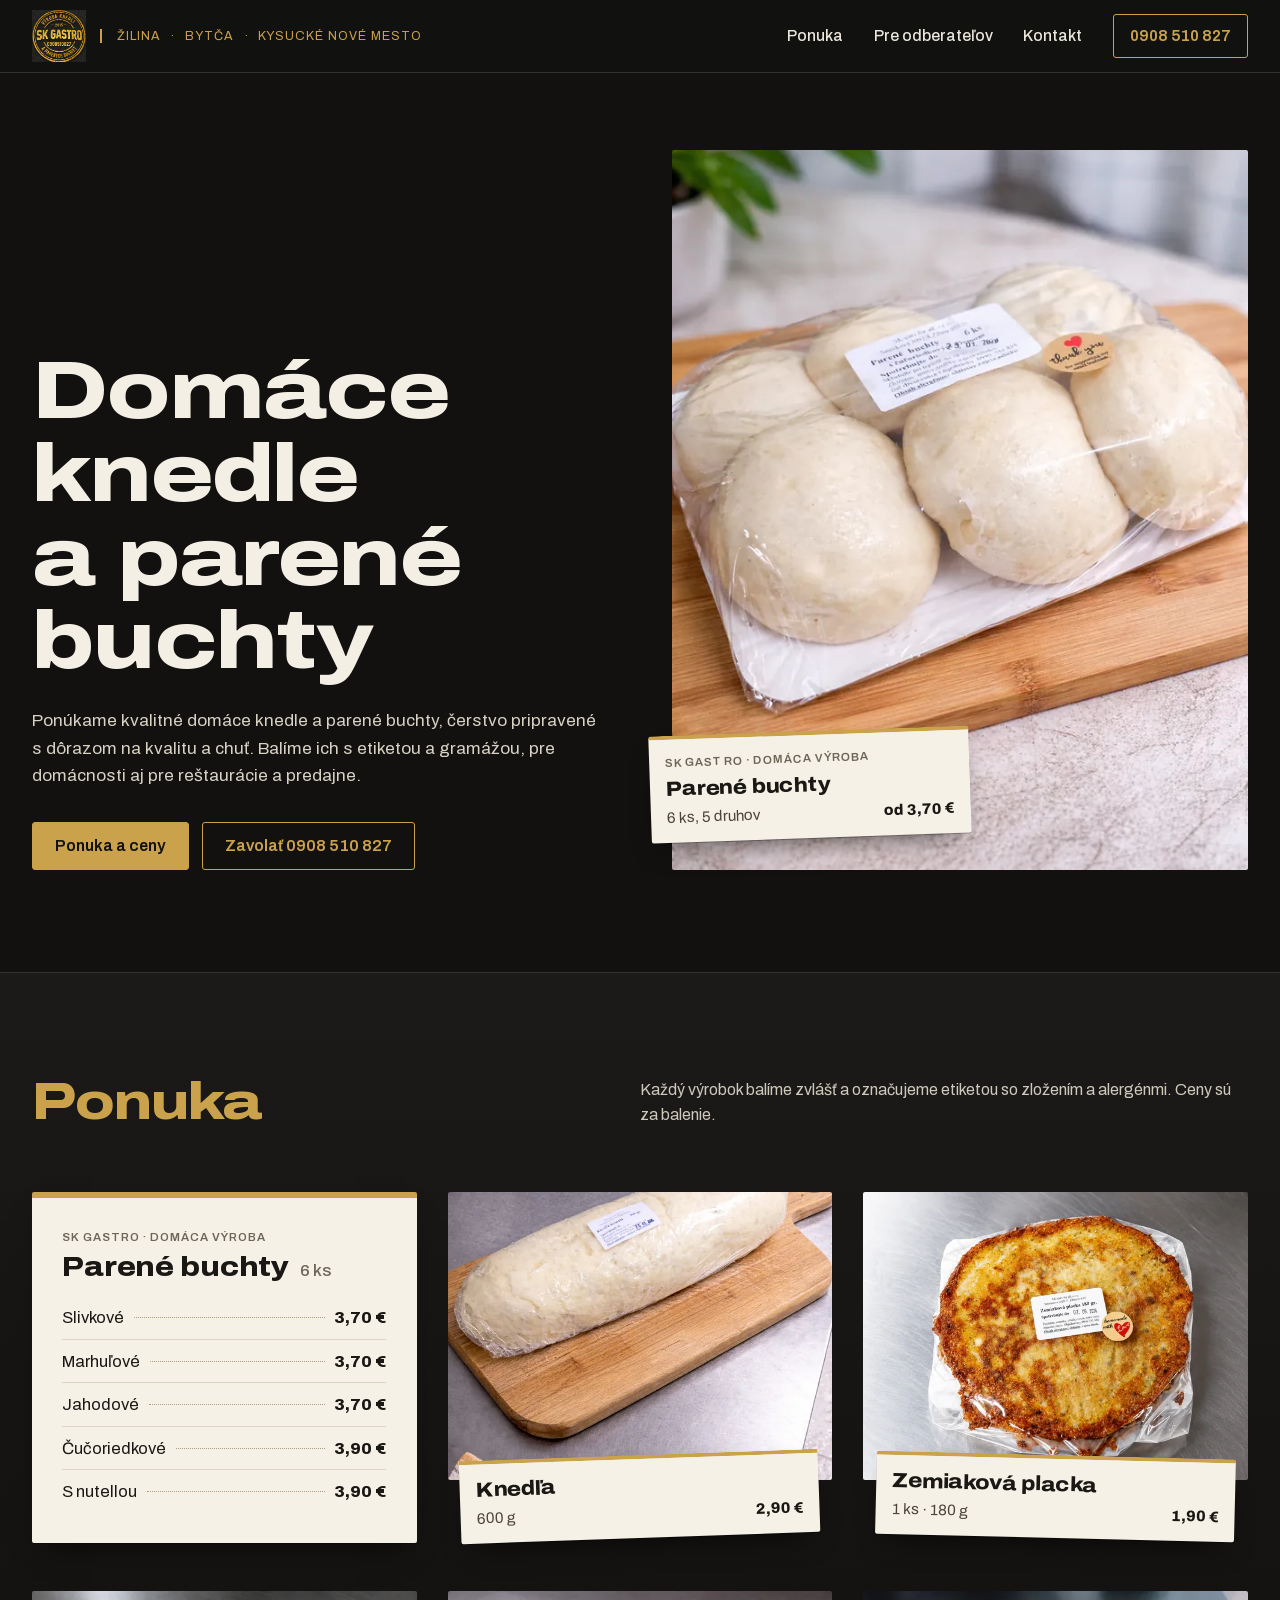
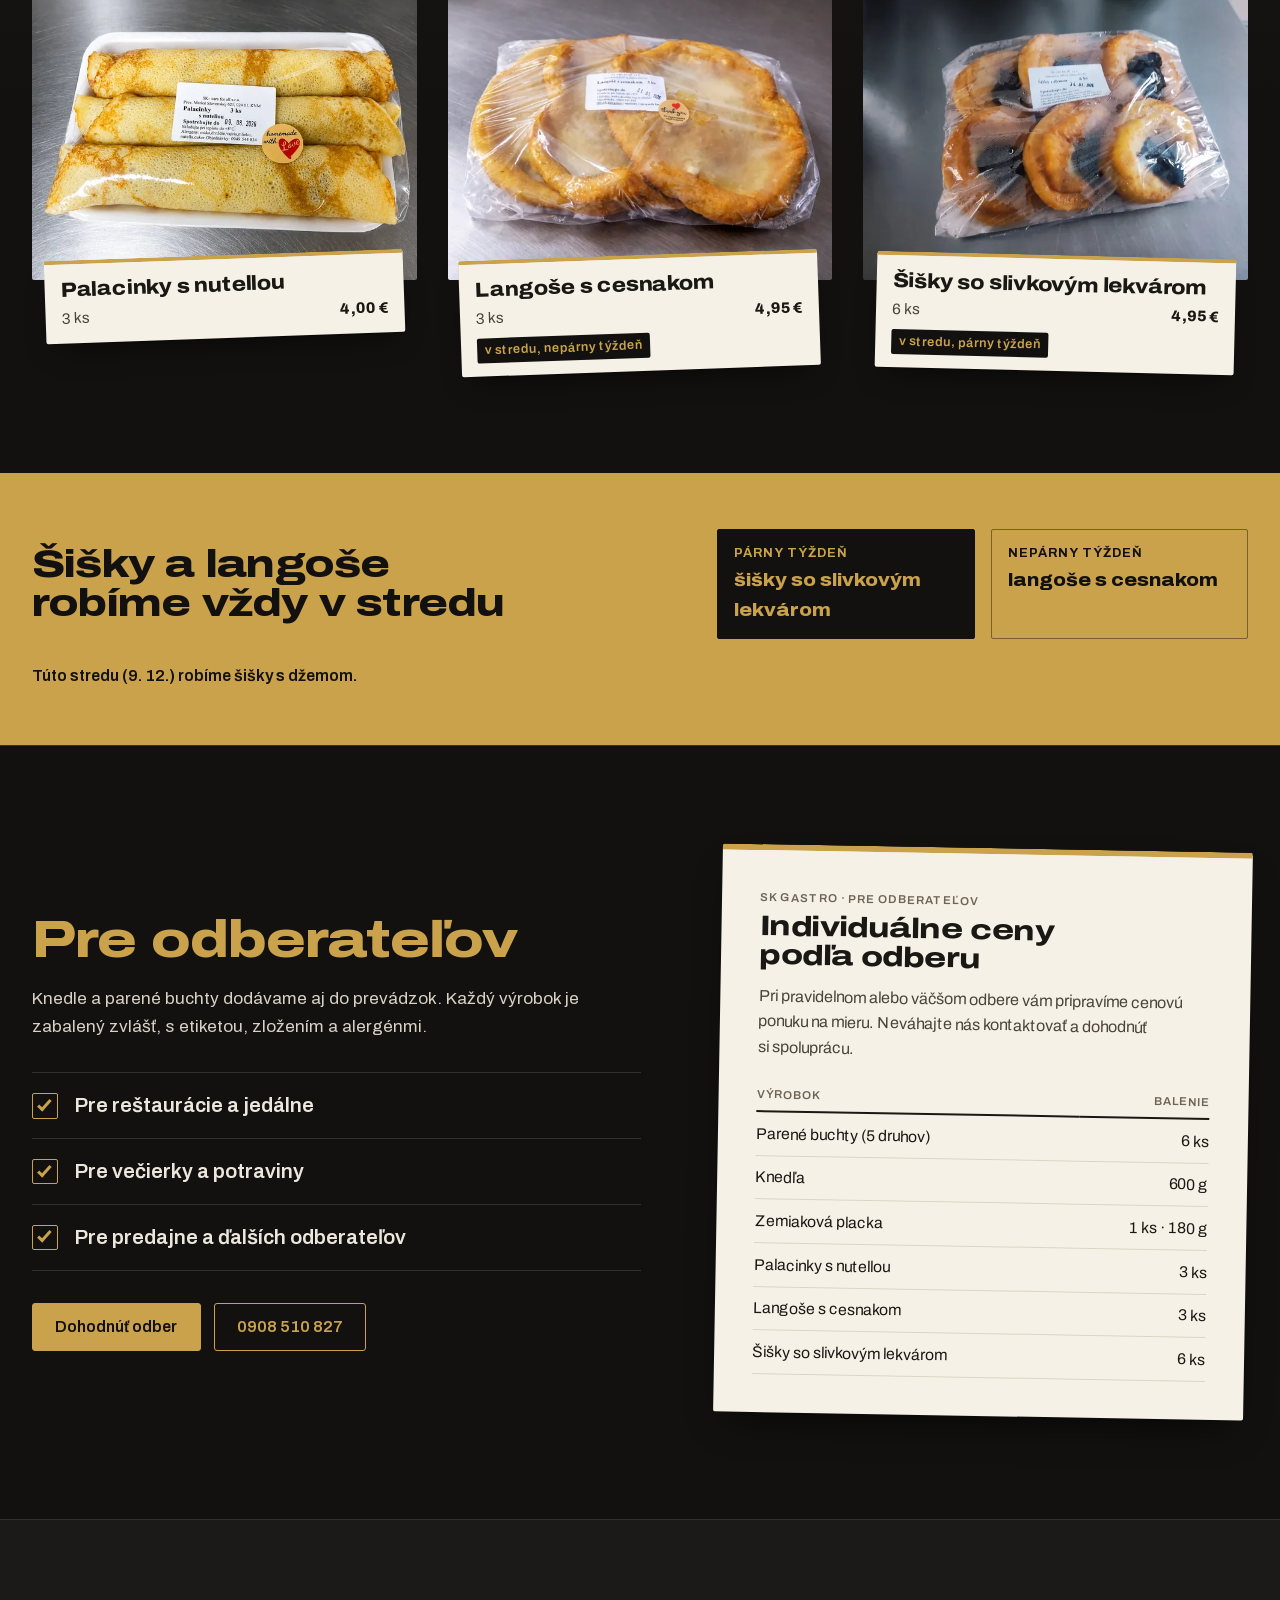
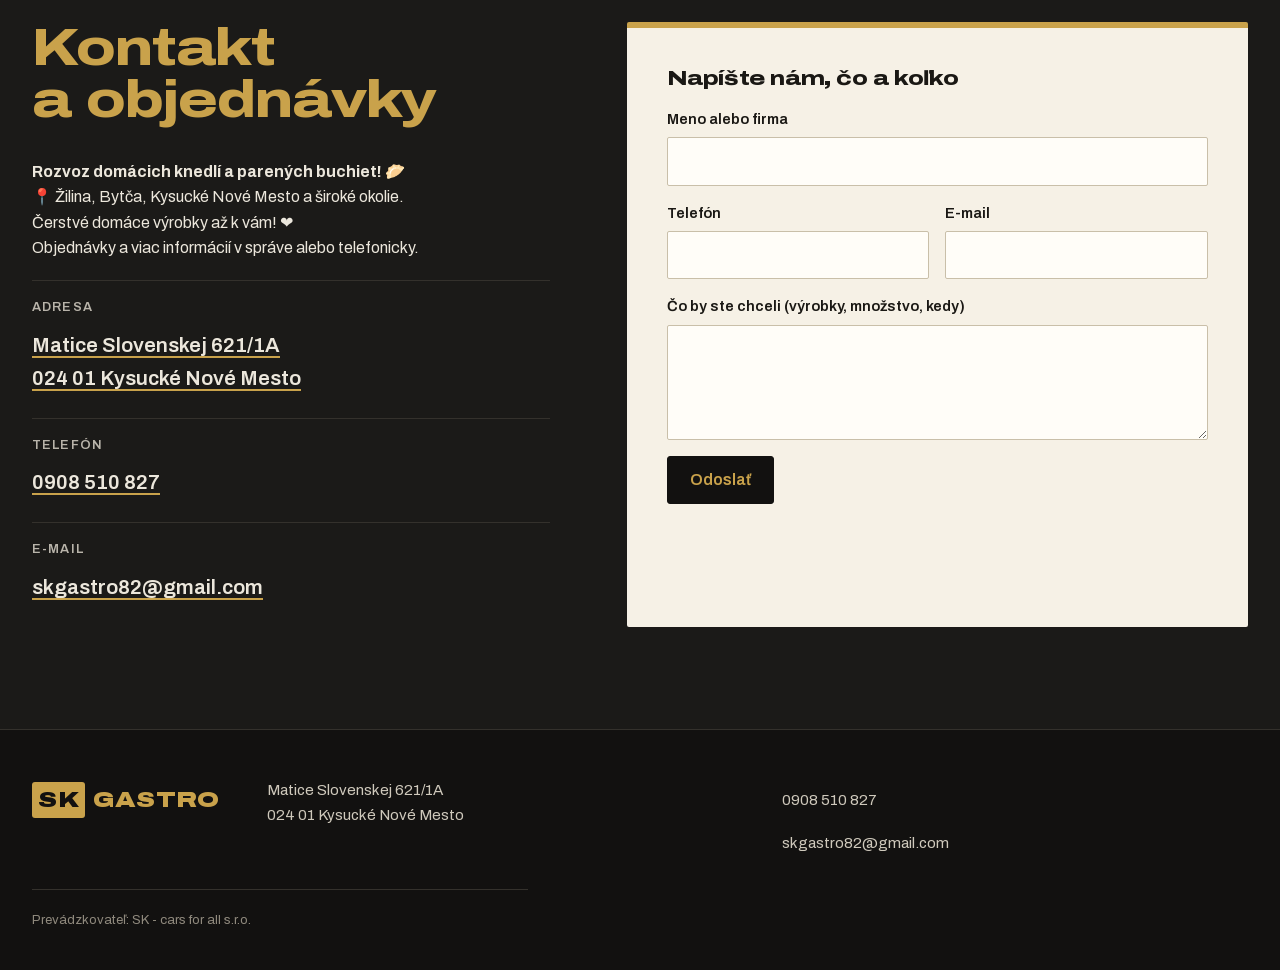
==== commit f6ac6e52: "SK GASTRO: schválená verze webu (webhunter-navrhy/sk-gastro 2eb8cc6) Nahrazuje omylem spuštěnou šabl" ====
--- a/index.html
+++ b/index.html
@@ -3,206 +3,198 @@
 <head>
 <meta charset="utf-8">
 <meta name="viewport" content="width=device-width, initial-scale=1">
-<title>SK GASTRO, reštaurácia v Kysuckom Novom Meste</title>
-<meta name="description" content="SK GASTRO v Kysuckom Novom Meste: jedálny lístok s cenami, otváracie hodiny, rezervácia stola.">
-
-<meta property="og:title" content="SK GASTRO, reštaurácia v Kysuckom Novom Meste">
-<meta property="og:description" content="SK GASTRO v Kysuckom Novom Meste: jedálny lístok s cenami, otváracie hodiny, rezervácia stola.">
+<title>SK GASTRO – domáce knedle a parené buchty, Kysucké Nové Mesto</title>
+<meta name="description" content="Domáce knedle, parené buchty, zemiakové placky, šišky, langoše a palacinky z Kysuckého Nového Mesta. Pre domácnosti aj reštaurácie, jedálne a predajne.">
+
+<meta name="theme-color" content="#121110">
+<link rel="canonical" href="https://domacaknedla.sk/">
 <meta property="og:type" content="website">
 <meta property="og:locale" content="sk_SK">
-<meta name="theme-color" content="#F5F6F4">
-<link rel="icon" href="data:image/svg+xml,%3Csvg xmlns='http://www.w3.org/2000/svg' viewBox='0 0 64 64'%3E%3Crect width='64' height='64' rx='16' fill='%23151311'/%3E%3Ctext x='32' y='44' font-family='Arial,sans-serif' font-weight='700' font-size='34' fill='white' text-anchor='middle'%3ES%3C/text%3E%3C/svg%3E">
-<link rel="preload" href="assets/fonts/Figtree-latin.woff2" as="font" type="font/woff2" crossorigin>
-<link rel="stylesheet" href="assets/fonty-kaviaren.css"><link rel="stylesheet" href="assets/kaviaren.css"><link rel="stylesheet" href="assets/portal.css">
-<style>:root{--akcent:#151311;--akcent-text:#151311;--jemna:color-mix(in srgb,#151311 9%,#fff);--papier:#F5F6F8;--p-akcent:#151311}</style>
-<script>document.documentElement.classList.add('js')</script>
+<meta property="og:title" content="SK GASTRO – domáce knedle a parené buchty, Kysucké Nové Mesto">
+<meta property="og:description" content="Domáce knedle, parené buchty, zemiakové placky, šišky, langoše a palacinky z Kysuckého Nového Mesta. Pre domácnosti aj reštaurácie, jedálne a predajne.">
+<meta property="og:url" content="https://domacaknedla.sk/">
+<meta property="og:image" content="https://domacaknedla.sk/og.jpg">
+<meta property="og:image:width" content="1200"><meta property="og:image:height" content="630">
+<meta name="twitter:card" content="summary_large_image">
+<link rel="icon" href="data:image/svg+xml,%3Csvg xmlns='http://www.w3.org/2000/svg' viewBox='0 0 64 64'%3E%3Crect width='64' height='64' rx='10' fill='%23121110'/%3E%3Ctext x='32' y='43' text-anchor='middle' font-family='Arial Black,Arial,sans-serif' font-weight='900' font-size='26' fill='%23C9A24B'%3ESK%3C/text%3E%3C/svg%3E">
+<link rel="preload" href="/fonts/archivo-latin.woff2" as="font" type="font/woff2" crossorigin>
+<link rel="stylesheet" href="/css/style.css?v=f712699f09">
+
+<script type="application/ld+json">{"@context": "https://schema.org", "@type": "FoodEstablishment", "name": "SK GASTRO", "url": "https://domacaknedla.sk/", "description": "Domáce knedle, parené buchty, zemiakové placky, šišky, langoše a palacinky z Kysuckého Nového Mesta. Pre domácnosti aj reštaurácie, jedálne a predajne.", "telephone": "0908 510 827", "email": "skgastro82@gmail.com", "address": {"@type": "PostalAddress", "streetAddress": "Matice Slovenskej 621/1A", "postalCode": "024 01", "addressLocality": "Kysucké Nové Mesto", "addressCountry": "SK"}, "priceRange": "1,90 € – 4,95 €", "logo": "https://domacaknedla.sk/logo.png", "image": "https://domacaknedla.sk/og.jpg"}</script>
 </head>
-<body class="p-portal">
-<a class="k-skok" href="#obsah">Preskočiť na obsah</a><div class="p-info"><div class="k-obal p-info__in"><span class="p-info__stav"><svg viewBox="0 0 24 24" fill="none" stroke="currentColor" stroke-width="1.8" stroke-linecap="round" stroke-linejoin="round" aria-hidden="true"><circle cx="12" cy="12" r="9"/><path d="M12 7v5l3 2"/></svg><span class="k-stav" data-hodiny="[[&quot;Pondelok - Piatok&quot;, &quot;10:30 - 22:00&quot;], [&quot;Sobota&quot;, &quot;11:00 - 22:00&quot;], [&quot;Nedeľa&quot;, &quot;11:00 - 20:00&quot;]]">Otváracie hodiny</span></span><a href="https://www.google.com/maps/search/?api=1&amp;query=Matice Slovenskej 621/1A, 024 01 Kysucké Nové Mesto" target="_blank" rel="noopener"><svg viewBox="0 0 24 24" fill="none" stroke="currentColor" stroke-width="1.8" stroke-linecap="round" stroke-linejoin="round" aria-hidden="true"><path d="M12 21s-7-6.2-7-11.5a7 7 0 0 1 14 0C19 14.8 12 21 12 21z"/><circle cx="12" cy="9.5" r="2.5"/></svg>Matice Slovenskej 621/1A, 024 01 Kysucké Nové Mesto</a><a class="p-info__mail" href="mailto:skgastro82@gmail.com"><svg viewBox="0 0 24 24" fill="none" stroke="currentColor" stroke-width="1.8" stroke-linecap="round" stroke-linejoin="round" aria-hidden="true"><rect x="3" y="5" width="18" height="14" rx="2"/><path d="m4 7 8 6 8-6"/></svg>skgastro82@gmail.com</a></div></div>
-<header class="k-hlava p-hlava"><div class="k-hlava__in">
-<a class="k-logo" href="./" style="--ld:4.18" aria-label="SK GASTRO, úvod">SK GASTRO</a>
-<nav class="k-nav" id="k-nav" aria-label="Hlavná navigácia">
-<ul><li><a href="jedalny-listok/">Jedálny lístok</a></li><li><a href="o-nas/">O nás</a></li><li><a href="galeria/">Galéria</a></li><li><a href="kontakt/">Kontakt</a></li></ul>
-<a class="k-tlacidlo k-nav__rez" href="rezervacia/">Rezervovať stôl</a>
-<div class="k-nav__extra"><a href="tel:0908510827"><svg viewBox="0 0 24 24" fill="none" stroke="currentColor" stroke-width="1.8" stroke-linecap="round" stroke-linejoin="round" aria-hidden="true"><path d="M5 4h4l2 5-2.5 1.5a11 11 0 0 0 5 5L15 13l5 2v4a2 2 0 0 1-2 2A16 16 0 0 1 3 6a2 2 0 0 1 2-2"/></svg>0908 510 827</a><a href="https://www.google.com/maps/search/?api=1&amp;query=Matice Slovenskej 621/1A, 024 01 Kysucké Nové Mesto" target="_blank" rel="noopener"><svg viewBox="0 0 24 24" fill="none" stroke="currentColor" stroke-width="1.8" stroke-linecap="round" stroke-linejoin="round" aria-hidden="true"><path d="M12 21s-7-6.2-7-11.5a7 7 0 0 1 14 0C19 14.8 12 21 12 21z"/><circle cx="12" cy="9.5" r="2.5"/></svg>Matice Slovenskej 621/1A, 024 01 Kysucké Nové Mesto</a></div>
-</nav>
-<a class="p-hlava__tel" href="tel:0908510827"><svg viewBox="0 0 24 24" fill="none" stroke="currentColor" stroke-width="1.8" stroke-linecap="round" stroke-linejoin="round" aria-hidden="true"><path d="M5 4h4l2 5-2.5 1.5a11 11 0 0 0 5 5L15 13l5 2v4a2 2 0 0 1-2 2A16 16 0 0 1 3 6a2 2 0 0 1 2-2"/></svg><span>0908 510 827</span></a>
-<a class="k-tlacidlo p-hlava__rez" href="rezervacia/">Rezervovať stôl</a>
-<button class="k-menu-tl" type="button" aria-expanded="false" aria-controls="k-nav"><span class="k-menu-tl__ik" aria-hidden="true"><i></i><i></i></span><span>Menu</span></button>
-</div></header>
+<body>
+<a class="skip" href="#obsah">Preskočiť na obsah</a>
+<header class="hlavicka">
+  <div class="wrap hlavicka-in">
+    <div class="logo-blok"><a href="/" class="logo" aria-label="SK GASTRO, úvod"><img src="/logo.png" alt="SK GASTRO" height="52" width="54"></a><span class="logo-mesta"><span>Žilina</span><span>Bytča</span><span>Kysucké Nové Mesto</span></span></div>
+    <button class="burger" aria-expanded="false" aria-controls="menu"><span></span><span class="sr">Menu</span></button>
+    <nav id="menu" aria-label="Hlavné">
+      <a href="#ponuka">Ponuka</a><a href="#odber">Pre odberateľov</a><a href="#kontakt">Kontakt</a>
+      <a class="tel" href="tel:+421908510827">0908 510 827</a>
+    </nav>
+  </div>
+</header>
 <main id="obsah">
-<section class="p-uvod"><div class="k-obal p-uvod__in">
-<div class="p-uvod__txt">
-<p class="p-uvod__typ">Reštaurácia v Kysuckom Novom Meste</p>
-<h1 style="--d:4.12">SK GASTRO</h1>
-<p class="p-uvod__claim">Domáce parené buchty, knedle, zemiakové placky, šišky a langoše. Pozrite si našu ponuku s cenami.</p>
-<div class="p-uvod__akcie"><a class="k-tlacidlo" href="rezervacia/"><svg viewBox="0 0 24 24" fill="none" stroke="currentColor" stroke-width="1.8" stroke-linecap="round" stroke-linejoin="round" aria-hidden="true"><path d="M3 10h18M6 10v10M18 10v10M8 6h8"/></svg>Rezervovať stôl</a><a class="k-tlacidlo k-tlacidlo--obrys" href="tel:0908510827"><svg viewBox="0 0 24 24" fill="none" stroke="currentColor" stroke-width="1.8" stroke-linecap="round" stroke-linejoin="round" aria-hidden="true"><path d="M5 4h4l2 5-2.5 1.5a11 11 0 0 0 5 5L15 13l5 2v4a2 2 0 0 1-2 2A16 16 0 0 1 3 6a2 2 0 0 1 2-2"/></svg>0908 510 827</a>
-<a class="k-odkaz" href="jedalny-listok/">Jedálny lístok<svg viewBox="0 0 24 24" fill="none" stroke="currentColor" stroke-width="2" stroke-linecap="round" stroke-linejoin="round" aria-hidden="true"><path d="M5 12h14M13 6l6 6-6 6"/></svg></a></div>
-<div class="p-uvod__dnes"><span class="p-dnes" data-p-dnes>Otváracie hodiny</span><dl class="k-hodiny p-uvod__hod" data-hodiny><div><dt>Pondelok - Piatok</dt><dd>10:30 - 22:00</dd></div><div><dt>Sobota</dt><dd>11:00 - 22:00</dd></div><div><dt>Nedeľa</dt><dd>11:00 - 20:00</dd></div></dl></div>
-</div>
-<div class="p-uvod__fotky"><div class="k-f p-uvod__foto"><img src="assets/foto/skg-buchty.webp" alt="SK GASTRO, Kysucké Nové Mesto" width="1024" height="1536" fetchpriority=high decoding="async"></div><a class="p-uvod__mala" data-lightbox href="assets/foto/skg-sisky.webp"><img src="assets/foto/skg-sisky.webp" alt="SK GASTRO, Kysucké Nové Mesto, fotka 2" width="1800" height="1347" decoding="async"></a><a class="p-uvod__mala" data-lightbox href="assets/foto/skg-knedla.webp"><img src="assets/foto/skg-knedla.webp" alt="SK GASTRO, Kysucké Nové Mesto, fotka 3" width="1024" height="1536" decoding="async"></a></div>
-</div></section><section class="p-vyhody" aria-label="Čo u nás nájdete"><div class="k-obal"><ul class="p-vyhody__rad p-vyhody__rad--5">
-<li><span class="p-vyhody__ik"><svg viewBox="0 0 24 24" fill="none" stroke="currentColor" stroke-width="1.8" stroke-linecap="round" stroke-linejoin="round" aria-hidden="true"><path d="M7 3h10a1 1 0 0 1 1 1v17l-3-2-3 2-3-2-3 2V4a1 1 0 0 1 1-1z"/><path d="M9 8h6M9 12h6M9 16h3"/></svg></span><div><b>Lístok s cenami</b><span>10 jedál v 4 kategóriách</span></div></li><li><span class="p-vyhody__ik"><svg viewBox="0 0 24 24" fill="none" stroke="currentColor" stroke-width="1.8" stroke-linecap="round" stroke-linejoin="round" aria-hidden="true"><path d="M7 3v8a2 2 0 0 0 2 2v8M5 3v5M9 3v5M17 21V3c-2 1-3 3-3 6v4h3"/></svg></span><div><b>Jedlá od 1,10 €</b><span>ceny priamo na webe</span></div></li><li><span class="p-vyhody__ik"><svg viewBox="0 0 24 24" fill="none" stroke="currentColor" stroke-width="1.8" stroke-linecap="round" stroke-linejoin="round" aria-hidden="true"><path d="M3 10h18M6 10v10M18 10v10M8 6h8"/></svg></span><div><b>Rezervácia stola</b><span>online alebo telefonicky</span></div></li><li><span class="p-vyhody__ik"><svg viewBox="0 0 24 24" fill="none" stroke="currentColor" stroke-width="1.8" stroke-linecap="round" stroke-linejoin="round" aria-hidden="true"><circle cx="12" cy="12" r="9"/><path d="M12 8v5M12 16h.01"/></svg></span><div><b>Alergény pri jedlách</b><span>podľa nariadenia EÚ 1169/2011</span></div></li><li><span class="p-vyhody__ik"><svg viewBox="0 0 24 24" fill="none" stroke="currentColor" stroke-width="1.8" stroke-linecap="round" stroke-linejoin="round" aria-hidden="true"><path d="M7 8V3h10v5M7 17H5a2 2 0 0 1-2-2v-5a2 2 0 0 1 2-2h14a2 2 0 0 1 2 2v5a2 2 0 0 1-2 2h-2"/><path d="M7 14h10v7H7z"/></svg></span><div><b>Lístok na tlač</b><span>PDF na stiahnutie</span></div></li>
-</ul></div></section><section class="k-sekcia p-sekcia" aria-labelledby="jedla-h"><div class="k-obal">
-<div class="p-hl"><div><h2 id="jedla-h">Z našej ponuky</h2><p>Vybrané jedlá z jedálneho lístka s cenami.</p></div>
-<a class="k-tlacidlo k-tlacidlo--obrys" href="jedalny-listok/"><svg viewBox="0 0 24 24" fill="none" stroke="currentColor" stroke-width="1.8" stroke-linecap="round" stroke-linejoin="round" aria-hidden="true"><path d="M7 3h10a1 1 0 0 1 1 1v17l-3-2-3 2-3-2-3 2V4a1 1 0 0 1 1-1z"/><path d="M9 8h6M9 12h6M9 16h3"/></svg>Celý jedálny lístok</a></div>
-<ul class="p-jedla"><li class="p-jedlo p-jedlo--foto"><a href="jedalny-listok/#k-1"><div class="k-f p-jedlo__f"><img src="assets/foto/skg-buchty.webp" alt="Jahodové parené buchty" width="1024" height="1536" loading=lazy decoding="async"></div>
-<div class="p-jedlo__t"><span class="p-stitok">Parené buchty</span><h3>Jahodové parené buchty</h3>
-<p class="p-jedlo__m">6 ks</p></div>
-<div class="p-jedlo__c"><b>2,60 €</b><span>Do lístka<svg viewBox="0 0 24 24" fill="none" stroke="currentColor" stroke-width="2" stroke-linecap="round" stroke-linejoin="round" aria-hidden="true"><path d="M5 12h14M13 6l6 6-6 6"/></svg></span></div></a></li><li class="p-jedlo p-jedlo--foto"><a href="jedalny-listok/#k-2"><div class="k-f p-jedlo__f"><img src="assets/foto/skg-knedla.webp" alt="Knedľa" width="1024" height="1536" loading=lazy decoding="async"></div>
-<div class="p-jedlo__t"><span class="p-stitok">Knedle</span><h3>Knedľa</h3>
-<p class="p-jedlo__m">900 g</p></div>
-<div class="p-jedlo__c"><b>2,50 €</b><span>Do lístka<svg viewBox="0 0 24 24" fill="none" stroke="currentColor" stroke-width="2" stroke-linecap="round" stroke-linejoin="round" aria-hidden="true"><path d="M5 12h14M13 6l6 6-6 6"/></svg></span></div></a></li><li class="p-jedlo p-jedlo--foto"><a href="jedalny-listok/#k-3"><div class="k-f p-jedlo__f"><img src="assets/foto/skg-placka.webp" alt="Zemiaková placka" width="1450" height="1085" loading=lazy decoding="async"></div>
-<div class="p-jedlo__t"><span class="p-stitok">Zemiakové placky</span><h3>Zemiaková placka</h3>
-<p class="p-jedlo__m">1 ks</p></div>
-<div class="p-jedlo__c"><b>1,10 €</b><span>Do lístka<svg viewBox="0 0 24 24" fill="none" stroke="currentColor" stroke-width="2" stroke-linecap="round" stroke-linejoin="round" aria-hidden="true"><path d="M5 12h14M13 6l6 6-6 6"/></svg></span></div></a></li><li class="p-jedlo p-jedlo--foto"><a href="jedalny-listok/#k-4"><div class="k-f p-jedlo__f"><img src="assets/foto/skg-langos.webp" alt="Langoše s cesnakom" width="1536" height="1024" loading=lazy decoding="async"></div>
-<div class="p-jedlo__t"><span class="p-stitok">Šišky a langoše</span><h3>Langoše s cesnakom</h3>
-<p>Robíme v stredu v nepárny týždeň.</p><p class="p-jedlo__m">3 ks</p></div>
-<div class="p-jedlo__c"><b>3,00 €</b><span>Do lístka<svg viewBox="0 0 24 24" fill="none" stroke="currentColor" stroke-width="2" stroke-linecap="round" stroke-linejoin="round" aria-hidden="true"><path d="M5 12h14M13 6l6 6-6 6"/></svg></span></div></a></li><li class="p-jedlo p-jedlo--foto"><a href="jedalny-listok/#k-4"><div class="k-f p-jedlo__f"><img src="assets/foto/skg-sisky.webp" alt="Šišky s džemom" width="1800" height="1347" loading=lazy decoding="async"></div>
-<div class="p-jedlo__t"><span class="p-stitok">Šišky a langoše</span><h3>Šišky s džemom</h3>
-<p>Robíme v stredu v párny týždeň.</p><p class="p-jedlo__m">6 ks</p></div>
-<div class="p-jedlo__c"><b>3,00 €</b><span>Do lístka<svg viewBox="0 0 24 24" fill="none" stroke="currentColor" stroke-width="2" stroke-linecap="round" stroke-linejoin="round" aria-hidden="true"><path d="M5 12h14M13 6l6 6-6 6"/></svg></span></div></a></li></ul>
-</div></section><section class="k-sekcia p-sekcia" aria-labelledby="listok-h"><div class="k-obal">
-<div class="p-hl"><div><h2 id="listok-h">Jedálny lístok</h2><p>Ceny, gramáže a alergény. Jedlá od 1,10 €.</p></div>
-<a class="k-odkaz" href="jedalny-listok.pdf"><svg viewBox="0 0 24 24" fill="none" stroke="currentColor" stroke-width="1.8" stroke-linecap="round" stroke-linejoin="round" aria-hidden="true"><path d="M7 8V3h10v5M7 17H5a2 2 0 0 1-2-2v-5a2 2 0 0 1 2-2h14a2 2 0 0 1 2 2v5a2 2 0 0 1-2 2h-2"/><path d="M7 14h10v7H7z"/></svg>Lístok na tlač (PDF)</a></div>
-<div class="p-tabs" data-p-tabs><div class="p-tabs__rad" role="group" aria-label="Kategórie"><button type="button" data-p-tab aria-selected="true">Parené buchty<span>5</span></button><button type="button" data-p-tab aria-selected="false">Knedle<span>2</span></button><button type="button" data-p-tab aria-selected="false">Šišky a langoše<span>2</span></button></div>
-<div class="p-tabs__karta"><div data-p-panel><ul class="k-polozky"><li class="k-pol"><div class="k-pol__r"><span class="k-pol__n">Jahodové parené buchty</span><span class="k-pol__c">2,60 €</span></div><p class=k-pol__m>6 ks</p></li><li class="k-pol"><div class="k-pol__r"><span class="k-pol__n">Marhuľové parené buchty</span><span class="k-pol__c">2,60 €</span></div><p class=k-pol__m>6 ks</p></li><li class="k-pol"><div class="k-pol__r"><span class="k-pol__n">Slivkové parené buchty</span><span class="k-pol__c">2,60 €</span></div><p class=k-pol__m>6 ks</p></li><li class="k-pol"><div class="k-pol__r"><span class="k-pol__n">Čučoriedkové parené buchty</span><span class="k-pol__c">2,60 €</span></div><p class=k-pol__m>6 ks</p></li><li class="k-pol"><div class="k-pol__r"><span class="k-pol__n">Nutellové parené buchty</span><span class="k-pol__c">2,60 €</span></div><p class=k-pol__m>6 ks</p></li></ul></div><div data-p-panel hidden><ul class="k-polozky"><li class="k-pol"><div class="k-pol__r"><span class="k-pol__n">Knedľa</span><span class="k-pol__c">2,50 €</span></div><p class=k-pol__m>900 g</p></li><li class="k-pol"><div class="k-pol__r"><span class="k-pol__n">Knedľa</span><span class="k-pol__c">1,70 €</span></div><p class=k-pol__m>600 g</p></li></ul></div><div data-p-panel hidden><ul class="k-polozky"><li class="k-pol"><div class="k-pol__r"><span class="k-pol__n">Langoše s cesnakom</span><span class="k-pol__c">3,00 €</span></div><p class="k-pol__popis">Robíme v stredu v nepárny týždeň.</p><p class=k-pol__m>3 ks</p></li><li class="k-pol"><div class="k-pol__r"><span class="k-pol__n">Šišky s džemom</span><span class="k-pol__c">3,00 €</span></div><p class="k-pol__popis">Robíme v stredu v párny týždeň.</p><p class=k-pol__m>6 ks</p></li></ul></div></div></div>
-</div></section><section class="k-sekcia p-sekcia" aria-labelledby="onas-h"><div class="k-obal"><div class="p-karta p-onas p-onas--bez">
-
-<div class="p-onas__txt"><h2 id="onas-h">O nás</h2><p>SK GASTRO v Kysuckom Novom Meste: domáce parené buchty, knedle, zemiakové placky, šišky a langoše.</p>
-<div class="k-akcie"><a class="k-tlacidlo k-tlacidlo--obrys" href="o-nas/">Viac o nás</a></div></div>
-</div></div></section><section class="k-sekcia p-sekcia" aria-labelledby="kde-h"><div class="k-obal">
-<div class="p-hl"><div><h2 id="kde-h">Kde nás nájdete</h2></div>
-<a class="k-odkaz" href="kontakt/">Kontakt<svg viewBox="0 0 24 24" fill="none" stroke="currentColor" stroke-width="2" stroke-linecap="round" stroke-linejoin="round" aria-hidden="true"><path d="M5 12h14M13 6l6 6-6 6"/></svg></a></div>
-<div class="p-kde">
-<div class="p-karta p-kde__hod"><h3><svg viewBox="0 0 24 24" fill="none" stroke="currentColor" stroke-width="1.8" stroke-linecap="round" stroke-linejoin="round" aria-hidden="true"><circle cx="12" cy="12" r="9"/><path d="M12 7v5l3 2"/></svg>Otváracie hodiny</h3><dl class="k-hodiny" data-hodiny><div><dt>Pondelok - Piatok</dt><dd>10:30 - 22:00</dd></div><div><dt>Sobota</dt><dd>11:00 - 22:00</dd></div><div><dt>Nedeľa</dt><dd>11:00 - 20:00</dd></div></dl></div>
-<div class="p-karta p-kde__udaje"><h3><svg viewBox="0 0 24 24" fill="none" stroke="currentColor" stroke-width="1.8" stroke-linecap="round" stroke-linejoin="round" aria-hidden="true"><path d="M12 21s-7-6.2-7-11.5a7 7 0 0 1 14 0C19 14.8 12 21 12 21z"/><circle cx="12" cy="9.5" r="2.5"/></svg>Kontakt</h3><ul class="k-udaje"><li><svg viewBox="0 0 24 24" fill="none" stroke="currentColor" stroke-width="1.8" stroke-linecap="round" stroke-linejoin="round" aria-hidden="true"><path d="M12 21s-7-6.2-7-11.5a7 7 0 0 1 14 0C19 14.8 12 21 12 21z"/><circle cx="12" cy="9.5" r="2.5"/></svg><div><span>Adresa</span><a href="https://www.google.com/maps/search/?api=1&amp;query=Matice Slovenskej 621/1A, 024 01 Kysucké Nové Mesto" target="_blank" rel="noopener">Matice Slovenskej 621/1A, 024 01 Kysucké Nové Mesto</a></div></li><li><svg viewBox="0 0 24 24" fill="none" stroke="currentColor" stroke-width="1.8" stroke-linecap="round" stroke-linejoin="round" aria-hidden="true"><path d="M5 4h4l2 5-2.5 1.5a11 11 0 0 0 5 5L15 13l5 2v4a2 2 0 0 1-2 2A16 16 0 0 1 3 6a2 2 0 0 1 2-2"/></svg><div><span>Telefón</span><a href="tel:0908510827">0908 510 827</a></div></li><li><svg viewBox="0 0 24 24" fill="none" stroke="currentColor" stroke-width="1.8" stroke-linecap="round" stroke-linejoin="round" aria-hidden="true"><rect x="3" y="5" width="18" height="14" rx="2"/><path d="m4 7 8 6 8-6"/></svg><div><span>E-mail</span><a href="mailto:skgastro82@gmail.com">skgastro82@gmail.com</a></div></li></ul>
-<a class="k-tlacidlo" href="https://www.google.com/maps/search/?api=1&amp;query=Matice Slovenskej 621/1A, 024 01 Kysucké Nové Mesto" target="_blank" rel="noopener">Navigovať</a></div>
-<div class="k-mapa p-mapa" data-mapa="https://maps.google.com/maps?q=Matice%20Slovenskej%20621/1A%2C%20024%2001%20Kysuck%C3%A9%20Nov%C3%A9%20Mesto&amp;z=16&amp;output=embed">
-<svg class="k-mapa__ulice" viewBox="0 0 600 450" preserveAspectRatio="xMidYMid slice" aria-hidden="true">
-<path d="M-20 120 L620 60 M-20 300 L620 250 M-20 420 L620 400 M90 -20 L140 470 M300 -20 L280 470 M470 -20 L520 470 M-20 200 Q300 170 620 160" />
-<path class="k-mapa__hlavna" d="M-20 340 Q250 300 620 330 M200 -20 Q230 220 190 470" /></svg>
-<div class="k-mapa__pin"><svg viewBox="0 0 24 24" fill="none" stroke="currentColor" stroke-width="1.8" stroke-linecap="round" stroke-linejoin="round" aria-hidden="true"><path d="M12 21s-7-6.2-7-11.5a7 7 0 0 1 14 0C19 14.8 12 21 12 21z"/><circle cx="12" cy="9.5" r="2.5"/></svg></div>
-<div class="k-mapa__stitok"><p>Matice Slovenskej 621/1A, 024 01 Kysucké Nové Mesto</p><button type="button" class="k-tlacidlo">Zobraziť mapu</button>
-<span>Mapa sa načíta z Google Máp až po kliknutí.</span></div></div>
-</div></div></section><section class="k-sekcia p-sekcia" aria-labelledby="hod-h"><div class="k-obal"><div class="p-karta p-recenzie">
-<div class="p-recenzie__ik"><svg viewBox="0 0 24 24" fill="none" stroke="currentColor" stroke-width="1.8" stroke-linecap="round" stroke-linejoin="round" aria-hidden="true"><path d="m12 3 2.7 5.6 6.1.9-4.4 4.3 1 6.1L12 17l-5.4 2.9 1-6.1L3.2 9.5l6.1-.9z"/></svg></div>
-<div><h2 id="hod-h">Hodnotenia hostí</h2><p>Čo o SK GASTRO píšu hostia, si prečítate v Google Mapách. Budeme radi aj za Vaše hodnotenie.</p></div>
-<a class="k-tlacidlo k-tlacidlo--obrys" href="https://www.google.com/maps/search/?api=1&amp;query=SK%20GASTRO%20Matice%20Slovenskej%20621/1A%2C%20024%2001%20Kysuck%C3%A9%20Nov%C3%A9%20Mesto" target="_blank" rel="noopener">Hodnotenia na Google</a>
-</div></div></section><section class="k-sekcia p-cta" aria-labelledby="cta-h"><div class="k-obal"><div class="p-cta__in">
-<div><h2 id="cta-h">Rezervujte si stôl</h2>
-<p>Vyplňte krátky formulár alebo nám zavolajte. Rezerváciu Vám potvrdíme.</p></div>
-<div class="p-cta__akcie"><a class="k-tlacidlo k-tlacidlo--biele" href="rezervacia/"><svg viewBox="0 0 24 24" fill="none" stroke="currentColor" stroke-width="1.8" stroke-linecap="round" stroke-linejoin="round" aria-hidden="true"><path d="M3 10h18M6 10v10M18 10v10M8 6h8"/></svg>Rezervovať stôl</a><a class="k-tlacidlo k-tlacidlo--obrys-biele" href="tel:0908510827"><svg viewBox="0 0 24 24" fill="none" stroke="currentColor" stroke-width="1.8" stroke-linecap="round" stroke-linejoin="round" aria-hidden="true"><path d="M5 4h4l2 5-2.5 1.5a11 11 0 0 0 5 5L15 13l5 2v4a2 2 0 0 1-2 2A16 16 0 0 1 3 6a2 2 0 0 1 2-2"/></svg>0908 510 827</a></div>
-</div></div></section>
+
+<section class="uvod">
+  <div class="wrap uvod-in">
+    <h1>Domáce knedle a&nbsp;parené buchty</h1>
+    <figure class="uvod-foto">
+      <img src="/img/buchty-1024.webp" srcset="/img/buchty-640.webp 640w, /img/buchty-1024.webp 1024w" sizes="(min-width: 64rem) 36rem, 92vw" width="1024" height="1536" alt="Šesť parených buchiet v balení na drevenej doske" loading="eager" fetchpriority="high" decoding="async">
+      <figcaption class="etiketa nalep"><span class="et-firma">SK GASTRO · domáca výroba</span><strong>Parené buchty</strong><span class="et-riadok"><span>6 ks, 5 druhov</span><span class="cena">od 3,70 €</span></span></figcaption>
+    </figure>
+    <p class="perex">Ponúkame kvalitné domáce knedle a parené buchty, čerstvo pripravené s dôrazom na kvalitu a chuť. Balíme ich s&nbsp;etiketou a&nbsp;gramážou, pre domácnosti aj pre reštaurácie a&nbsp;predajne.</p>
+    <div class="akcie">
+      <a class="btn btn-zlata" href="#ponuka">Ponuka a ceny</a>
+      <a class="btn btn-linka" href="tel:+421908510827">Zavolať 0908 510 827</a>
+    </div>
+  </div>
+</section>
+
+<section class="ponuka" id="ponuka">
+  <div class="wrap">
+    <header class="sekcia-hlava">
+      <h2>Ponuka</h2>
+      <p>Každý výrobok balíme zvlášť a&nbsp;označujeme etiketou so zložením a&nbsp;alergénmi. Ceny sú za balenie.</p>
+    </header>
+    <ul class="vyrobky" role="list">
+      <li class="vyrobok vyrobok-cennik">
+        <div class="etiketa etiketa-cennik">
+          <span class="et-firma">SK GASTRO · domáca výroba</span>
+          <h3>Parené buchty <span class="kusy">6 ks</span></h3>
+          <ul class="cennik" role="list">
+            <li><span>Slivkové</span><span class="bodky" aria-hidden="true"></span><span class="cena">3,70 €</span></li><li><span>Marhuľové</span><span class="bodky" aria-hidden="true"></span><span class="cena">3,70 €</span></li><li><span>Jahodové</span><span class="bodky" aria-hidden="true"></span><span class="cena">3,70 €</span></li><li><span>Čučoriedkové</span><span class="bodky" aria-hidden="true"></span><span class="cena">3,90 €</span></li><li><span>S nutellou</span><span class="bodky" aria-hidden="true"></span><span class="cena">3,90 €</span></li>
+          </ul>
+        </div>
+      </li>
+      
+      <li class="vyrobok">
+        <div class="vyrobok-foto"><img src="/img/knedla-1024.webp" srcset="/img/knedla-640.webp 640w, /img/knedla-1024.webp 1024w" sizes="(min-width: 64rem) 24rem, (min-width: 40rem) 46vw, 92vw" width="1024" height="1536" alt="Knedľa 600 g zabalená vo fólii na drevenej doske" loading="lazy" decoding="async"></div>
+        <div class="etiketa nalep">
+          <h3>Knedľa</h3>
+          <span class="et-riadok"><span>600 g</span><span class="cena">2,90 €</span></span>
+          
+        </div>
+      </li>
+      
+      <li class="vyrobok">
+        <div class="vyrobok-foto"><img src="/img/placka-1450.webp" srcset="/img/placka-640.webp 640w, /img/placka-1280.webp 1280w, /img/placka-1450.webp 1450w" sizes="(min-width: 64rem) 24rem, (min-width: 40rem) 46vw, 92vw" width="1450" height="1085" alt="Zemiaková placka v balení s etiketou" loading="lazy" decoding="async"></div>
+        <div class="etiketa nalep">
+          <h3>Zemiaková placka</h3>
+          <span class="et-riadok"><span>1 ks · 180 g</span><span class="cena">1,90 €</span></span>
+          
+        </div>
+      </li>
+      
+      <li class="vyrobok">
+        <div class="vyrobok-foto"><img src="/img/palacinky-1449.webp" srcset="/img/palacinky-640.webp 640w, /img/palacinky-1280.webp 1280w, /img/palacinky-1449.webp 1449w" sizes="(min-width: 64rem) 24rem, (min-width: 40rem) 46vw, 92vw" width="1449" height="1086" alt="Tri palacinky s nutellou na tácke" loading="lazy" decoding="async"></div>
+        <div class="etiketa nalep">
+          <h3>Palacinky s nutellou</h3>
+          <span class="et-riadok"><span>3 ks</span><span class="cena">4,00 €</span></span>
+          
+        </div>
+      </li>
+      
+      <li class="vyrobok">
+        <div class="vyrobok-foto"><img src="/img/langose-1536.webp" srcset="/img/langose-640.webp 640w, /img/langose-1280.webp 1280w, /img/langose-1536.webp 1536w" sizes="(min-width: 64rem) 24rem, (min-width: 40rem) 46vw, 92vw" width="1536" height="1024" alt="Tri langoše s cesnakom v balení" loading="lazy" decoding="async"></div>
+        <div class="etiketa nalep">
+          <h3>Langoše s cesnakom</h3>
+          <span class="et-riadok"><span>3 ks</span><span class="cena">4,95 €</span></span>
+          <span class="et-streda">v stredu, nepárny týždeň</span>
+        </div>
+      </li>
+      
+      <li class="vyrobok">
+        <div class="vyrobok-foto"><img src="/img/sisky-1920.webp" srcset="/img/sisky-640.webp 640w, /img/sisky-1280.webp 1280w, /img/sisky-1920.webp 1920w" sizes="(min-width: 64rem) 24rem, (min-width: 40rem) 46vw, 92vw" width="1920" height="1436" alt="Šesť šišiek so slivkovým lekvárom v balení" loading="lazy" decoding="async"></div>
+        <div class="etiketa nalep">
+          <h3>Šišky so slivkovým lekvárom</h3>
+          <span class="et-riadok"><span>6 ks</span><span class="cena">4,95 €</span></span>
+          <span class="et-streda">v stredu, párny týždeň</span>
+        </div>
+      </li>
+      
+    </ul>
+  </div>
+</section>
+
+<section class="streda" aria-labelledby="streda-h">
+  <div class="wrap streda-in">
+    <h2 id="streda-h">Šišky a&nbsp;langoše robíme vždy v&nbsp;stredu</h2>
+    <dl class="streda-tyzdne">
+      <div data-parita="0"><dt>Párny týždeň</dt><dd>šišky so&nbsp;slivkovým lekvárom</dd></div>
+      <div data-parita="1"><dt>Nepárny týždeň</dt><dd>langoše s&nbsp;cesnakom</dd></div>
+    </dl>
+    <p class="streda-teraz" hidden></p>
+  </div>
+</section>
+
+<section class="odber" id="odber">
+  <div class="wrap odber-in">
+    <div class="odber-text">
+      <h2>Pre odberateľov</h2>
+      <p class="perex">Knedle a parené buchty dodávame aj do prevádzok. Každý výrobok je zabalený zvlášť, s etiketou, zložením a alergénmi.</p>
+      <ul class="dodaci" role="list">
+        <li><span class="check" aria-hidden="true"></span>Pre reštaurácie a jedálne</li><li><span class="check" aria-hidden="true"></span>Pre večierky a potraviny</li><li><span class="check" aria-hidden="true"></span>Pre predajne a ďalších odberateľov</li>
+      </ul>
+      <div class="akcie">
+        <a class="btn btn-zlata" href="#kontakt">Dohodnúť odber</a>
+        <a class="btn btn-linka" href="tel:+421908510827">0908 510 827</a>
+      </div>
+    </div>
+    <aside class="dodaci-list" aria-labelledby="dl-h">
+      <span class="et-firma">SK GASTRO · pre odberateľov</span>
+      <h3 id="dl-h">Individuálne ceny podľa odberu</h3>
+      <p>Pri pravidelnom alebo väčšom odbere vám pripravíme cenovú ponuku na mieru. Neváhajte nás kontaktovať a dohodnúť si spoluprácu.</p>
+      <table>
+        <thead><tr><th scope="col">Výrobok</th><th scope="col">Balenie</th></tr></thead>
+        <tbody>
+          <tr><td>Parené buchty (5 druhov)</td><td>6 ks</td></tr>
+          <tr><td>Knedľa</td><td>600 g</td></tr><tr><td>Zemiaková placka</td><td>1 ks · 180 g</td></tr><tr><td>Palacinky s nutellou</td><td>3 ks</td></tr><tr><td>Langoše s cesnakom</td><td>3 ks</td></tr><tr><td>Šišky so slivkovým lekvárom</td><td>6 ks</td></tr>
+        </tbody>
+      </table>
+    </div>
+  </div>
+</section>
+
+<section class="kontakt" id="kontakt">
+  <div class="wrap kontakt-in">
+    <div class="kontakt-udaje">
+      <h2>Kontakt a&nbsp;objednávky</h2>
+      <p class="rozvoz"><strong>Rozvoz domácich knedlí a&nbsp;parených buchiet! 🥟</strong><br>📍 Žilina, Bytča, Kysucké Nové Mesto a&nbsp;široké okolie.<br>Čerstvé domáce výrobky až k&nbsp;vám! ❤️<br>Objednávky a&nbsp;viac informácií v&nbsp;správe alebo telefonicky.</p>
+      <dl>
+        <div><dt>Adresa</dt><dd><a href="https://www.google.com/maps/search/?api=1&amp;query=Matice+Slovenskej+621%2F1A%2C+024+01+Kysuck%C3%A9+Nov%C3%A9+Mesto" rel="noopener" target="_blank">Matice Slovenskej 621/1A<br>024 01 Kysucké Nové Mesto</a></dd></div>
+        <div><dt>Telefón</dt><dd><a href="tel:+421908510827">0908 510 827</a></dd></div>
+        <div><dt>E-mail</dt><dd><a href="mailto:skgastro82@gmail.com">skgastro82@gmail.com</a></dd></div>
+      </dl>
+    </div>
+    <div class="kontakt-form">
+      <h3>Napíšte nám, čo a koľko</h3>
+      
+<form class="formular" method="post"  data-endpoint="" data-demo="0" data-email="skgastro82@gmail.com">
+  <label>Meno alebo firma <input name="meno" autocomplete="name" required></label>
+  <div class="dva">
+    <label>Telefón <input name="telefon" type="tel" autocomplete="tel" required></label>
+    <label>E-mail <input name="email" type="email" autocomplete="email"></label>
+  </div>
+  <label>Čo by ste chceli (výrobky, množstvo, kedy) <textarea name="sprava" rows="4" required></textarea></label>
+  <div class="past" aria-hidden="true"><label>Nevypĺňať <input name="_gotcha" tabindex="-1" autocomplete="off"></label></div>
+  <input type="hidden" name="_subject" value="Objednávka z webu SK GASTRO">
+  <button type="submit" class="btn btn-zlata">Odoslať</button>
+  <p class="formular-stav" role="status" aria-live="polite"></p>
+</form>
+    </div>
+  </div>
+</section>
+
 </main>
-<footer class="k-pata"><div class="k-obal k-pata__in">
-<div class="k-pata__znacka"><a class="k-logo k-logo--pata" href="./" style="--ld:4.18" aria-label="SK GASTRO, úvod">SK GASTRO</a>
-<p>Matice Slovenskej 621/1A, 024 01 Kysucké Nové Mesto</p>
-<p class="k-pata__kontakt"><a href="tel:0908510827">0908 510 827</a><a href="mailto:skgastro82@gmail.com">skgastro82@gmail.com</a></p></div>
-<nav aria-label="Odkazy v pätičke"><h2>Stránky</h2><ul><li><a href="jedalny-listok/">Jedálny lístok</a></li><li><a href="o-nas/">O nás</a></li><li><a href="galeria/">Galéria</a></li><li><a href="kontakt/">Kontakt</a></li><li><a href="rezervacia/">Rezervácia</a></li><li><a href="jedalny-listok.pdf">Lístok na tlač</a></li></ul></nav>
-<div><h2>Otváracie hodiny</h2><dl class="k-hodiny k-hodiny--pata" data-hodiny><div><dt>Pondelok - Piatok</dt><dd>10:30 - 22:00</dd></div><div><dt>Sobota</dt><dd>11:00 - 22:00</dd></div><div><dt>Nedeľa</dt><dd>11:00 - 20:00</dd></div></dl></div>
-</div>
-<div class="k-obal k-pata__spodok"><p>SK - cars for all s.r.o.</p><p>© SK GASTRO</p></div>
+<footer class="paticka">
+  <div class="wrap paticka-in">
+    <p class="logo"><span class="logo-sk">SK</span><span class="logo-g">GASTRO</span></p>
+    <p>Matice Slovenskej 621/1A<br>024 01 Kysucké Nové Mesto</p>
+    <p><a href="tel:+421908510827">0908 510 827</a><br><a href="mailto:skgastro82@gmail.com">skgastro82@gmail.com</a></p>
+    <p class="drobne">Prevádzkovateľ: SK - cars for all s.r.o.</p>
+  </div>
 </footer>
-<nav class="p-spodok" aria-label="Rýchle akcie"><a class="p-spodok__tel" href="tel:0908510827"><svg viewBox="0 0 24 24" fill="none" stroke="currentColor" stroke-width="1.8" stroke-linecap="round" stroke-linejoin="round" aria-hidden="true"><path d="M5 4h4l2 5-2.5 1.5a11 11 0 0 0 5 5L15 13l5 2v4a2 2 0 0 1-2 2A16 16 0 0 1 3 6a2 2 0 0 1 2-2"/></svg>Zavolať</a><a class="p-spodok__rez" href="rezervacia/"><svg viewBox="0 0 24 24" fill="none" stroke="currentColor" stroke-width="1.8" stroke-linecap="round" stroke-linejoin="round" aria-hidden="true"><path d="M3 10h18M6 10v10M18 10v10M8 6h8"/></svg>Rezervovať stôl</a></nav>
-<script type="application/ld+json">{"@context": "https://schema.org", "@type": "Restaurant", "name": "SK GASTRO", "telephone": "0908 510 827", "email": "skgastro82@gmail.com", "servesCuisine": "Reštaurácia", "acceptsReservations": true, "address": {"@type": "PostalAddress", "streetAddress": "Matice Slovenskej 621/1A, 024 01 Kysucké Nové Mesto", "addressCountry": "SK"}, "priceRange": "od 1,10 €", "openingHours": ["Pondelok - Piatok 10:30 - 22:00", "Sobota 11:00 - 22:00", "Nedeľa 11:00 - 20:00"], "hasMenu": {"@type": "Menu", "name": "Jedálny lístok", "hasMenuSection": [{"@type": "MenuSection", "name": "Parené buchty", "hasMenuItem": [{"@type": "MenuItem", "name": "Jahodové parené buchty", "offers": {"@type": "Offer", "price": "2.60", "priceCurrency": "EUR"}}, {"@type": "MenuItem", "name": "Marhuľové parené buchty", "offers": {"@type": "Offer", "price": "2.60", "priceCurrency": "EUR"}}, {"@type": "MenuItem", "name": "Slivkové parené buchty", "offers": {"@type": "Offer", "price": "2.60", "priceCurrency": "EUR"}}, {"@type": "MenuItem", "name": "Čučoriedkové parené buchty", "offers": {"@type": "Offer", "price": "2.60", "priceCurrency": "EUR"}}, {"@type": "MenuItem", "name": "Nutellové parené buchty", "offers": {"@type": "Offer", "price": "2.60", "priceCurrency": "EUR"}}]}, {"@type": "MenuSection", "name": "Knedle", "hasMenuItem": [{"@type": "MenuItem", "name": "Knedľa", "offers": {"@type": "Offer", "price": "2.50", "priceCurrency": "EUR"}}, {"@type": "MenuItem", "name": "Knedľa", "offers": {"@type": "Offer", "price": "1.70", "priceCurrency": "EUR"}}]}, {"@type": "MenuSection", "name": "Zemiakové placky", "hasMenuItem": [{"@type": "MenuItem", "name": "Zemiaková placka", "offers": {"@type": "Offer", "price": "1.10", "priceCurrency": "EUR"}}]}, {"@type": "MenuSection", "name": "Šišky a langoše", "hasMenuItem": [{"@type": "MenuItem", "name": "Langoše s cesnakom", "description": "Robíme v stredu v nepárny týždeň.", "offers": {"@type": "Offer", "price": "3.00", "priceCurrency": "EUR"}}, {"@type": "MenuItem", "name": "Šišky s džemom", "description": "Robíme v stredu v párny týždeň.", "offers": {"@type": "Offer", "price": "3.00", "priceCurrency": "EUR"}}]}]}, "url": "https://domacaknedla.sk/"}</script>
-<script src="assets/restauracia.js" defer></script>
-<script>
-(function(){
-  var D=document, R=D.documentElement, hl=D.querySelector('.k-hlava');
-  function miera(){ if(hl) R.style.setProperty('--k-hlava', hl.offsetHeight+'px');
-    var u=D.getElementById('wh-ukazka'); R.style.setProperty('--k-pas', (u?u.offsetHeight:0)+'px'); }
-  miera(); D.addEventListener('DOMContentLoaded', miera); addEventListener('load', miera); addEventListener('resize', miera);
-
-  /* mobilné menu: Esc zatvorí, Tab ostane v paneli */
-  var tl=D.querySelector('.k-menu-tl'), nav=D.getElementById('k-nav');
-  function otvorene(){ return hl && hl.classList.contains('otvorene'); }
-  function zavri(fokus){ if(!otvorene()) return; hl.classList.remove('otvorene'); tl.setAttribute('aria-expanded','false');
-    R.classList.remove('k-zamok'); nav.style.height=''; if(fokus) tl.focus(); }
-  if(tl && nav){
-    tl.addEventListener('click', function(){
-      if(otvorene()) return zavri();
-      hl.classList.add('otvorene'); tl.setAttribute('aria-expanded','true'); R.classList.add('k-zamok');
-      nav.style.height=Math.max(240, innerHeight-hl.getBoundingClientRect().bottom)+'px';
-      var a=nav.querySelector('a'); if(a) a.focus();
-    });
-    D.addEventListener('keydown', function(ev){
-      if(!otvorene()) return;
-      if(ev.key==='Escape'){ ev.preventDefault(); zavri(true); return; }
-      if(ev.key==='Tab'){ var f=[tl].concat([].slice.call(nav.querySelectorAll('a'))), i=f.indexOf(D.activeElement);
-        if(ev.shiftKey && i===0){ ev.preventDefault(); f[f.length-1].focus(); }
-        else if(!ev.shiftKey && i===f.length-1){ ev.preventDefault(); f[0].focus(); } }
-    });
-    nav.addEventListener('click', function(ev){ if(ev.target.closest && ev.target.closest('a')) zavri(); });
-    var mq=matchMedia('(min-width: 1080px)'); var zm=function(m){ if(m.matches) zavri(); };
-    if(mq.addEventListener) mq.addEventListener('change', zm); else if(mq.addListener) mq.addListener(zm);
-  }
-
-  var d=new Date().getDay();
-  /* obedové menu: záložky dní, dnešok sa vyberie sám */
-  [].forEach.call(D.querySelectorAll('[role=tablist]'),function(zoz){
-    var tabs=[].slice.call(zoz.querySelectorAll('[role=tab]'));
-    function ukaz(k){tabs.forEach(function(t,j){t.setAttribute('aria-selected',j===k);t.tabIndex=j===k?0:-1;
-      D.getElementById(t.getAttribute('aria-controls')).hidden=j!==k;});}
-    tabs.forEach(function(t,j){t.addEventListener('click',function(){ukaz(j)});
-      t.addEventListener('keydown',function(ev){var n=ev.key==='ArrowRight'?1:ev.key==='ArrowLeft'?-1:0;
-        if(n){var k=(j+n+tabs.length)%tabs.length;ukaz(k);tabs[k].focus();}});});
-    var k=d>=1&&d<=5?d-1:0; if(tabs.length)ukaz(Math.min(k,tabs.length-1));
-  });
-  [].forEach.call(D.querySelectorAll('[data-den]'),function(el){if(d>=1&&d<=5&&+el.dataset.den===d-1)el.classList.add('k-den--dnes')});
-
-  /* „Dnes otvorené do …“: len keď sa dajú prečítať všetky riadky hodín, inak ostane pôvodný text */
-  var st=D.querySelector('.k-stav');
-  if(st){try{
-    var H=JSON.parse(st.dataset.hodiny||'[]'), DN=['ned','pon','uto','str','štv','pia','sob'], naj=null, zle=!H.length;
-    var t=new Date(), m=t.getHours()*60+t.getMinutes();
-    H.forEach(function(r){
-      var c=String(r[1]).match(/(\d{1,2})[:.](\d{2})\s*[-–]\s*(\d{1,2})[:.](\d{2})/);
-      var dni=String(r[0]).toLowerCase().split(/\s*[-–]\s*|\s+až\s+/).map(function(x){return DN.indexOf(x.trim().slice(0,3))});
-      if(/denne|každý deň/.test(String(r[0]).toLowerCase())) dni=[1,0];
-      if(!c||dni.some(function(x){return x<0})){ zle=true; return; }
-      var ok=dni.length>1?(dni[0]<=dni[1]?d>=dni[0]&&d<=dni[1]:d>=dni[0]||d<=dni[1]):d===dni[0];
-      if(ok) naj=[+c[1]*60+ +c[2], +c[3]*60+ +c[4], c[1]+':'+c[2], c[3]+':'+c[4]];
-    });
-    if(!zle){
-      if(!naj) st.textContent='Dnes zatvorené';
-      else { var z=naj[1]<=naj[0]?naj[1]+1440:naj[1];
-        if(m>=naj[0]&&m<z){ st.textContent='Dnes otvorené do '+naj[3]; st.classList.add('k-stav--otvorene'); }
-        else if(m<naj[0]) st.textContent='Dnes otvárame o '+naj[2];
-        else st.textContent='Dnes už zatvorené'; }
-    }
-  }catch(err){}}
-
-  /* lístok: aktívna kategória v páse kategórií */
-  var pas=D.querySelector('.k-kat-nav__in');
-  if(pas && 'IntersectionObserver' in window){
-    var ch=[].slice.call(pas.querySelectorAll('a')), mapa={};
-    ch.forEach(function(a){ mapa[a.getAttribute('href').slice(1)]=a; });
-    var io2=new IntersectionObserver(function(z){ z.forEach(function(x){ if(!x.isIntersecting) return; var a=mapa[x.target.id]; if(!a) return;
-      ch.forEach(function(c){ c.removeAttribute('aria-current'); }); a.setAttribute('aria-current','true');
-      pas.scrollLeft=a.offsetLeft-pas.clientWidth/2+a.offsetWidth/2; }); }, {rootMargin:'-35% 0px -60% 0px'});
-    ch.forEach(function(a){ var s=D.getElementById(a.getAttribute('href').slice(1)); if(s) io2.observe(s); });
-  }
-
-  /* jemné odhalenie pri scrolle */
-  var od=D.querySelectorAll('.odhal');
-  if('IntersectionObserver' in window){var io=new IntersectionObserver(function(z){z.forEach(function(x){if(x.isIntersecting){x.target.classList.add('videt');io.unobserve(x.target)}})},{rootMargin:'0px 0px -6% 0px'});
-    [].forEach.call(od,function(el){io.observe(el)});}
-  else [].forEach.call(od,function(el){el.classList.add('videt')});
-})();
-</script>
-<script>
-(function(){
-  /* záložky kategórií lístka na domove */
-  [].forEach.call(document.querySelectorAll('[data-p-tabs]'),function(box){
-    var t=[].slice.call(box.querySelectorAll('[data-p-tab]')),pan=[].slice.call(box.querySelectorAll('[data-p-panel]'));
-    function ukaz(i){t.forEach(function(b,j){b.setAttribute('aria-selected',j===i)});pan.forEach(function(x,j){x.hidden=j!==i});}
-    t.forEach(function(b,i){b.addEventListener('click',function(){ukaz(i)})});
-  });
-  /* „Dnes otvorené“ aj v karte úvodu: skopíruje stav z informačného pásu */
-  var st=document.querySelector('.p-info .k-stav'),k=document.querySelector('[data-p-dnes]');
-  if(st&&k) k.textContent=st.textContent;
-  if(st&&st.classList.contains('k-stav--otvorene')&&k) k.classList.add('p-dnes--otvorene');
-})();
-</script>
-</body></html>+<script src="/js/main.js?v=de5f1adb63" defer></script>
+</body>
+</html>
--- a/css/style.css
+++ b/css/style.css
@@ -0,0 +1,195 @@
+/* SK GASTRO – koncept „etiketa z balenia“: čierna a zlatá zo značky, biele etikety, nerez. */
+@font-face{font-family:"Archivo";src:url("../fonts/archivo-latin-ext.woff2") format("woff2");font-weight:100 900;font-stretch:62% 125%;font-display:swap;
+  unicode-range:U+0100-02BA,U+02BD-02C5,U+02C7-02CC,U+02CE-02D7,U+02DD-02FF,U+0304,U+0308,U+0329,U+1D00-1DBF,U+1E00-1E9F,U+1EF2-1EFF,U+2020,U+20A0-20AB,U+20AD-20C0,U+2113,U+2C60-2C7F,U+A720-A7FF}
+@font-face{font-family:"Archivo";src:url("../fonts/archivo-latin.woff2") format("woff2");font-weight:100 900;font-stretch:62% 125%;font-display:swap;
+  unicode-range:U+0000-00FF,U+0131,U+0152-0153,U+02BB-02BC,U+02C6,U+02DA,U+02DC,U+0304,U+0308,U+0329,U+2000-206F,U+20AC,U+2122,U+2191,U+2193,U+2212,U+2215,U+FEFF,U+FFFD}
+
+:root{
+  --cierna:#121110; --cierna-2:#1b1a18; --linka:#34312c;
+  --zlata:#c9a24b; --zlata-svetla:#e2c27a; --zlata-tmava:#8a6a24;
+  --papier:#f6f1e6; --atrament:#1a1814; --sivy:#b9b4aa;
+  --h1:clamp(2.7rem,6.4vw,5.6rem); --h2:clamp(2rem,4vw,3.3rem); --h3:clamp(1.15rem,1.6vw,1.4rem);
+  --sekcia:clamp(4rem,8vw,6.5rem);
+  --hlavicka:4.5rem;
+}
+*,*::before,*::after{box-sizing:border-box}
+html{scroll-padding-top:calc(var(--hlavicka) + 1rem);-webkit-text-size-adjust:100%}
+body{margin:0;background:var(--cierna);color:#ece7dc;font:400 clamp(1rem,1vw,1.0625rem)/1.6 "Archivo",system-ui,sans-serif;font-stretch:100%}
+img{display:block;max-width:100%;height:auto}
+a{color:inherit}
+h1,h2,h3{font-weight:800;font-stretch:125%;line-height:1.02;letter-spacing:-.02em;margin:0;text-wrap:balance}
+p{text-wrap:pretty;max-width:62ch}
+.wrap{width:min(100% - 2.5rem,76rem);margin-inline:auto}
+.sr{position:absolute;width:1px;height:1px;overflow:hidden;clip:rect(0 0 0 0);white-space:nowrap}
+.skip{position:absolute;left:-999px;top:0;background:var(--zlata);color:var(--cierna);padding:.6rem 1rem;z-index:50}
+.skip:focus{left:1rem}
+:focus-visible{outline:2px solid var(--zlata-svetla);outline-offset:3px}
+
+/* hlavička */
+.hlavicka{position:sticky;top:0;z-index:20;background:rgba(18,17,16,.94);backdrop-filter:blur(8px);border-bottom:1px solid var(--linka)}
+.hlavicka-in{display:flex;align-items:center;justify-content:space-between;height:var(--hlavicka);gap:1.5rem}
+.logo{display:inline-flex;align-items:center;min-height:2.75rem;gap:.35em;text-decoration:none;font-weight:900;font-stretch:125%;font-size:1.35rem;letter-spacing:.01em;margin:0}
+.logo-sk{background:var(--zlata);color:var(--cierna);padding:.05em .3em .02em;border-radius:3px}
+.logo-g{color:var(--zlata)}
+#menu{display:flex;align-items:center;gap:clamp(1rem,2.4vw,2.2rem)}
+#menu a{text-decoration:none;font-weight:500;font-size:.98rem;padding:.6rem 0;border-bottom:1px solid transparent}
+#menu a:hover{border-color:var(--zlata)}
+#menu a.tel{border:1px solid var(--zlata);color:var(--zlata);padding:.55rem 1rem;border-radius:3px;font-weight:600;font-variant-numeric:tabular-nums}
+#menu a.tel:hover{background:var(--zlata);color:var(--cierna)}
+.burger{display:none}
+
+/* tlačidlá */
+.akcie{display:flex;flex-wrap:wrap;gap:.8rem;margin-top:2rem}
+.btn{display:inline-flex;align-items:center;justify-content:center;min-height:3rem;padding:.75rem 1.4rem;border-radius:3px;font:600 1rem/1.2 "Archivo",sans-serif;text-decoration:none;cursor:pointer;border:1px solid var(--zlata);transition:background .2s,color .2s}
+.btn-zlata{background:var(--zlata);color:var(--cierna)}
+.btn-zlata:hover{background:var(--zlata-svetla);border-color:var(--zlata-svetla)}
+.btn-linka{color:var(--zlata);background:transparent}
+.btn-linka:hover{background:var(--zlata);color:var(--cierna)}
+
+/* etiketa – papier z balenia */
+.etiketa{display:block;background:var(--papier);color:var(--atrament);padding:.85rem 1rem .8rem;border-radius:2px;box-shadow:0 1px 0 rgba(0,0,0,.25),0 14px 30px -14px rgba(0,0,0,.7);border-top:4px solid var(--zlata);font-stretch:100%}
+.etiketa h3,.etiketa strong{display:block;font-weight:800;font-stretch:112%;font-size:var(--h3);letter-spacing:-.01em;line-height:1.1}
+.et-firma{display:block;font-size:.72rem;font-weight:600;letter-spacing:.09em;text-transform:uppercase;color:#6d6658;margin-bottom:.35rem}
+.et-riadok{display:flex;justify-content:space-between;gap:1rem;margin-top:.35rem;font-size:.95rem;color:#4a4439}
+.cena{font-weight:800;color:var(--atrament);font-variant-numeric:tabular-nums;white-space:nowrap}
+.doplnime{font-size:.85rem;font-style:normal;color:#7a6a45;border:1px dashed #b39a5c;padding:0 .4rem;border-radius:2px}
+.et-streda{display:inline-block;margin-top:.5rem;font-size:.8rem;font-weight:600;background:var(--cierna);color:var(--zlata);padding:.15rem .5rem;border-radius:2px}
+.kusy{font-weight:500;font-stretch:100%;font-size:.6em;color:#6d6658;letter-spacing:0;margin-left:.3rem}
+/* nalepenie pri príchode do obrazu */
+.nalep{rotate:-2deg}
+@supports (animation-timeline:view()){
+  @media (prefers-reduced-motion:no-preference){
+    .nalep{animation:nalep linear both;animation-timeline:view();animation-range:entry 0% entry 70%}
+  }
+}
+@keyframes nalep{from{rotate:-9deg;translate:0 1.6rem;scale:1.06}to{rotate:-2deg;translate:0 0;scale:1}}
+@keyframes nalep2{from{rotate:8deg;translate:0 1.6rem;scale:1.06}to{rotate:1.4deg;translate:0 0;scale:1}}
+@supports (animation-timeline:view()){@media (prefers-reduced-motion:no-preference){.vyrobok:nth-child(3n) .nalep{animation-name:nalep2}}}
+
+/* úvod */
+.uvod{padding:clamp(2.5rem,6vw,5rem) 0 var(--sekcia);overflow-x:clip}
+.uvod-in{display:grid;grid-template-columns:1fr minmax(0,1fr);grid-template-areas:"m f" "h f" "p f" "a f";column-gap:clamp(2rem,5vw,5rem);align-items:end}
+.miesto{grid-area:m;justify-self:start;margin:0 0 1.2rem;font-size:.85rem;font-weight:600;letter-spacing:.1em;text-transform:uppercase;color:var(--zlata);border-top:1px solid var(--zlata);padding-top:.5rem}
+.uvod h1{grid-area:h;font-size:var(--h1);color:#f4efe4}
+.uvod .perex{grid-area:p}
+.uvod .akcie{grid-area:a;align-self:start}
+.perex{font-size:clamp(1.08rem,1.35vw,1.25rem);color:#d8d2c5;margin:1.5rem 0 0;max-width:34em}
+.uvod-foto{grid-area:f;margin:0;position:relative;align-self:center}
+.uvod-foto img{width:100%;aspect-ratio:4/5;object-fit:cover;border-radius:2px}
+.uvod-foto .etiketa{position:absolute;left:-1.4rem;bottom:2rem;width:min(78%,20rem)}
+
+/* ponuka */
+.ponuka{padding:var(--sekcia) 0;overflow-x:clip;background:linear-gradient(180deg,var(--cierna-2),var(--cierna) 70%);border-top:1px solid var(--linka)}
+.sekcia-hlava{display:grid;grid-template-columns:auto 1fr;gap:1rem 4rem;align-items:end;margin-bottom:clamp(2.5rem,5vw,4rem)}
+.sekcia-hlava h2{font-size:var(--h2);color:var(--zlata)}
+.sekcia-hlava p{margin:0;color:#cfc9bc;justify-self:end;max-width:38em}
+.vyrobky{list-style:none;margin:0;padding:0;display:grid;grid-template-columns:repeat(3,1fr);gap:clamp(2rem,4vw,3rem) clamp(1rem,2.4vw,2rem)}
+.vyrobok{display:flex;flex-direction:column}
+.vyrobok-foto img{width:100%;aspect-ratio:4/3;object-fit:cover;border-radius:2px}
+.vyrobok .etiketa{position:relative;margin:-1.6rem .8rem 0 .8rem}
+.vyrobok:nth-child(3n) .nalep{rotate:1.4deg}
+.vyrobok-cennik .etiketa-cennik{margin:0;height:100%;rotate:0deg}
+.etiketa-cennik{padding:clamp(1.3rem,2.4vw,1.9rem);border-top-width:6px}
+.etiketa-cennik h3{font-size:clamp(1.5rem,2.2vw,2rem);margin-bottom:.8rem}
+.cennik{list-style:none;margin:0;padding:0}
+.cennik li{display:flex;align-items:baseline;gap:.6rem;padding:.5rem 0;border-bottom:1px solid #ddd5c4;font-size:1.04rem}
+.cennik li:last-child{border-bottom:0}
+.bodky{flex:1;border-bottom:1px dotted #a99e86;translate:0 -.3em}
+
+/* streda */
+.streda{background:var(--zlata);color:var(--cierna);padding:clamp(2.5rem,5vw,3.5rem) 0}
+.streda-in{display:grid;grid-template-columns:1.2fr 1fr;gap:1.5rem 3rem;align-items:center}
+.streda h2{font-size:clamp(1.6rem,3vw,2.5rem)}
+.streda-tyzdne{display:grid;grid-template-columns:1fr 1fr;gap:1rem;margin:0}
+.streda-tyzdne div{border:1px solid rgba(18,17,16,.45);padding:.8rem 1rem;border-radius:2px}
+.streda-tyzdne div.dnes{background:var(--cierna);color:var(--zlata);border-color:var(--cierna)}
+.streda-tyzdne dt{font-size:.8rem;font-weight:700;letter-spacing:.08em;text-transform:uppercase}
+.streda-tyzdne dd{margin:.2rem 0 0;font-weight:800;font-stretch:112%;font-size:1.15rem}
+.streda-teraz{grid-column:1/-1;margin:0;font-weight:600}
+
+/* odber – dodací list */
+.odber{padding:var(--sekcia) 0;overflow-x:clip;border-top:1px solid var(--linka)}
+.odber-in{display:grid;grid-template-columns:1.15fr 1fr;gap:clamp(2rem,6vw,6rem);align-items:center}
+.odber h2{font-size:var(--h2);color:var(--zlata)}
+.odber .perex{margin-top:1.2rem}
+.dodaci{list-style:none;margin:2rem 0 0;padding:0;border-top:1px solid var(--linka)}
+.dodaci li{display:flex;align-items:center;gap:1rem;padding:1rem 0;border-bottom:1px solid var(--linka);font-size:clamp(1.1rem,1.6vw,1.35rem);font-weight:600}
+.check{flex:none;width:1.6rem;height:1.6rem;border:1.5px solid var(--zlata);border-radius:2px;position:relative}
+.check::after{content:"";position:absolute;left:.48rem;top:.18rem;width:.45rem;height:.85rem;border:solid var(--zlata);border-width:0 3px 3px 0;rotate:42deg}
+.dodaci-list{background:var(--papier);color:var(--atrament);padding:clamp(1.5rem,3vw,2.4rem);border-top:6px solid var(--zlata);border-radius:2px;rotate:1deg;box-shadow:0 18px 40px -18px rgba(0,0,0,.8)}
+.dodaci-list h3{font-size:clamp(1.4rem,2.2vw,1.9rem)}
+.dodaci-list p{margin:.8rem 0 1.2rem;color:#4a4439}
+.dodaci-list table{width:100%;border-collapse:collapse;font-size:.98rem}
+.dodaci-list th{text-align:left;font-size:.72rem;letter-spacing:.09em;text-transform:uppercase;color:#6d6658;font-weight:600;padding:.4rem 0;border-bottom:2px solid var(--atrament)}
+.dodaci-list td{padding:.55rem 0;border-bottom:1px solid #ddd5c4}
+.dodaci-list td:last-child,.dodaci-list th:last-child{text-align:right;white-space:nowrap}
+
+/* kontakt */
+.kontakt{padding:var(--sekcia) 0;background:var(--cierna-2);border-top:1px solid var(--linka)}
+.kontakt-in{display:grid;grid-template-columns:1fr 1.2fr;gap:clamp(2rem,6vw,6rem)}
+.kontakt h2{font-size:var(--h2);color:var(--zlata);margin-bottom:2rem}
+.kontakt dl{margin:0}
+.kontakt dl div{padding:1rem 0;border-top:1px solid var(--linka)}
+.kontakt dt{font-size:.8rem;font-weight:600;letter-spacing:.09em;text-transform:uppercase;color:var(--sivy)}
+.kontakt dd{margin:.25rem 0 0;font-size:clamp(1.1rem,1.6vw,1.35rem);font-weight:600}
+.kontakt dd a{text-decoration-color:var(--zlata);text-underline-offset:.2em}
+.kontakt dd a:hover{color:var(--zlata)}
+.kontakt-form{background:var(--papier);color:var(--atrament);padding:clamp(1.5rem,3.5vw,2.5rem);border-top:6px solid var(--zlata);border-radius:2px}
+.kontakt-form h3{font-size:var(--h3);margin-bottom:1.2rem}
+.formular{display:grid;gap:1rem}
+.formular label{display:grid;gap:.35rem;font-size:.92rem;font-weight:600}
+.formular .dva{display:grid;grid-template-columns:1fr 1fr;gap:1rem}
+.formular input,.formular textarea{font:400 1rem/1.4 "Archivo",sans-serif;padding:.75rem .8rem;border:1px solid #c9bfa9;border-radius:2px;background:#fffdf8;color:var(--atrament);min-height:2.9rem}
+.formular input:focus,.formular textarea:focus{outline:2px solid var(--zlata-tmava);outline-offset:0;border-color:var(--zlata-tmava)}
+.formular button{justify-self:start;border-color:var(--cierna);background:var(--cierna);color:var(--zlata)}
+.formular button:hover{background:#000;color:var(--zlata-svetla)}
+.past{position:absolute;left:-9999px}
+.formular-stav{margin:0;font-size:.92rem;color:#5b5446}
+
+/* pätička */
+.paticka{border-top:1px solid var(--linka);padding:3rem 0 2.5rem;font-size:.95rem;color:#cfc9bc}
+.paticka-in{display:grid;grid-template-columns:auto 1fr 1fr;gap:1.5rem 3rem;align-items:start}
+.paticka p{margin:0}
+.paticka a{text-decoration:none;display:inline-block;padding:.6rem 0}
+.paticka a:hover{color:var(--zlata)}
+.paticka .drobne{grid-column:1/-1;font-size:.82rem;color:#8f897d;border-top:1px solid var(--linka);padding-top:1.2rem}
+
+/* tablet */
+@media (max-width:64rem){
+  .odber-in,.kontakt-in,.streda-in{grid-template-columns:1fr}
+  .uvod-in{grid-template-columns:1fr;grid-template-areas:"m" "h" "f" "p" "a"}
+  .uvod-foto{margin-top:2rem;max-width:36rem}
+  .uvod-foto img{aspect-ratio:4/3}
+  .uvod-foto .etiketa{left:-.5rem}
+  .vyrobky{grid-template-columns:repeat(2,1fr)}
+  .dodaci-list{rotate:0deg;max-width:34rem}
+}
+/* mobil */
+@media (max-width:46rem){
+  :root{--hlavicka:4rem}
+  .burger{display:inline-grid;place-items:center;width:2.9rem;height:2.9rem;border:1px solid var(--linka);background:transparent;border-radius:3px;cursor:pointer;color:var(--zlata)}
+  .burger span:first-child{width:1.2rem;height:2px;background:currentColor;box-shadow:0 -6px currentColor,0 6px currentColor}
+  .burger[aria-expanded="true"] span:first-child{box-shadow:none;rotate:45deg}
+  #menu{position:fixed;inset:var(--hlavicka) 0 auto 0;flex-direction:column;align-items:stretch;gap:0;background:var(--cierna);border-bottom:1px solid var(--linka);padding:.5rem 1.25rem 1.25rem;display:none}
+  #menu.otvorene{display:flex}
+  #menu a{padding:1rem 0;border-bottom:1px solid var(--linka);font-size:1.1rem}
+  #menu a.tel{margin-top:1rem;text-align:center;padding:.9rem}
+  .sekcia-hlava{grid-template-columns:1fr}
+  .sekcia-hlava p{justify-self:start}
+  .vyrobky{grid-template-columns:1fr}
+  .uvod-foto{margin-top:1.5rem}
+  .uvod-foto .etiketa{left:-.3rem;bottom:1rem;width:min(80%,17rem)}
+  .streda-tyzdne{grid-template-columns:1fr}
+  .formular .dva{grid-template-columns:1fr}
+  .paticka-in{grid-template-columns:1fr}
+  .btn{width:100%}
+  .formular button{width:100%}
+}
+@media (prefers-reduced-motion:reduce){*{transition:none!important;animation:none!important}}
+.kontakt dd a{display:inline-block;padding:.45rem 0}
+.rozvoz{margin:0 0 1.2rem;line-height:1.6}
+.logo-blok{display:flex;flex-direction:row;align-items:center;gap:.9rem;min-width:0}
+.logo-mesta{display:flex;flex-direction:row;flex-wrap:nowrap;gap:.35rem .6rem;font-size:.78rem;line-height:1.2;letter-spacing:.08em;text-transform:uppercase;color:var(--zlata,#d9a93a);padding-left:.9rem;border-left:2px solid currentColor;white-space:nowrap;max-height:calc(var(--hlavicka) - .8rem);overflow:hidden}
+.logo-mesta span+span::before{content:"·";margin-right:.6rem}
+@media (max-width:60rem){.logo-mesta{flex-direction:column;gap:0;font-size:.62rem;line-height:1.25;padding-left:.6rem}.logo-mesta span+span::before{content:none}}
+@media (max-width:26rem){.logo-blok{gap:.5rem}.logo-mesta{font-size:.56rem;letter-spacing:.04em}}
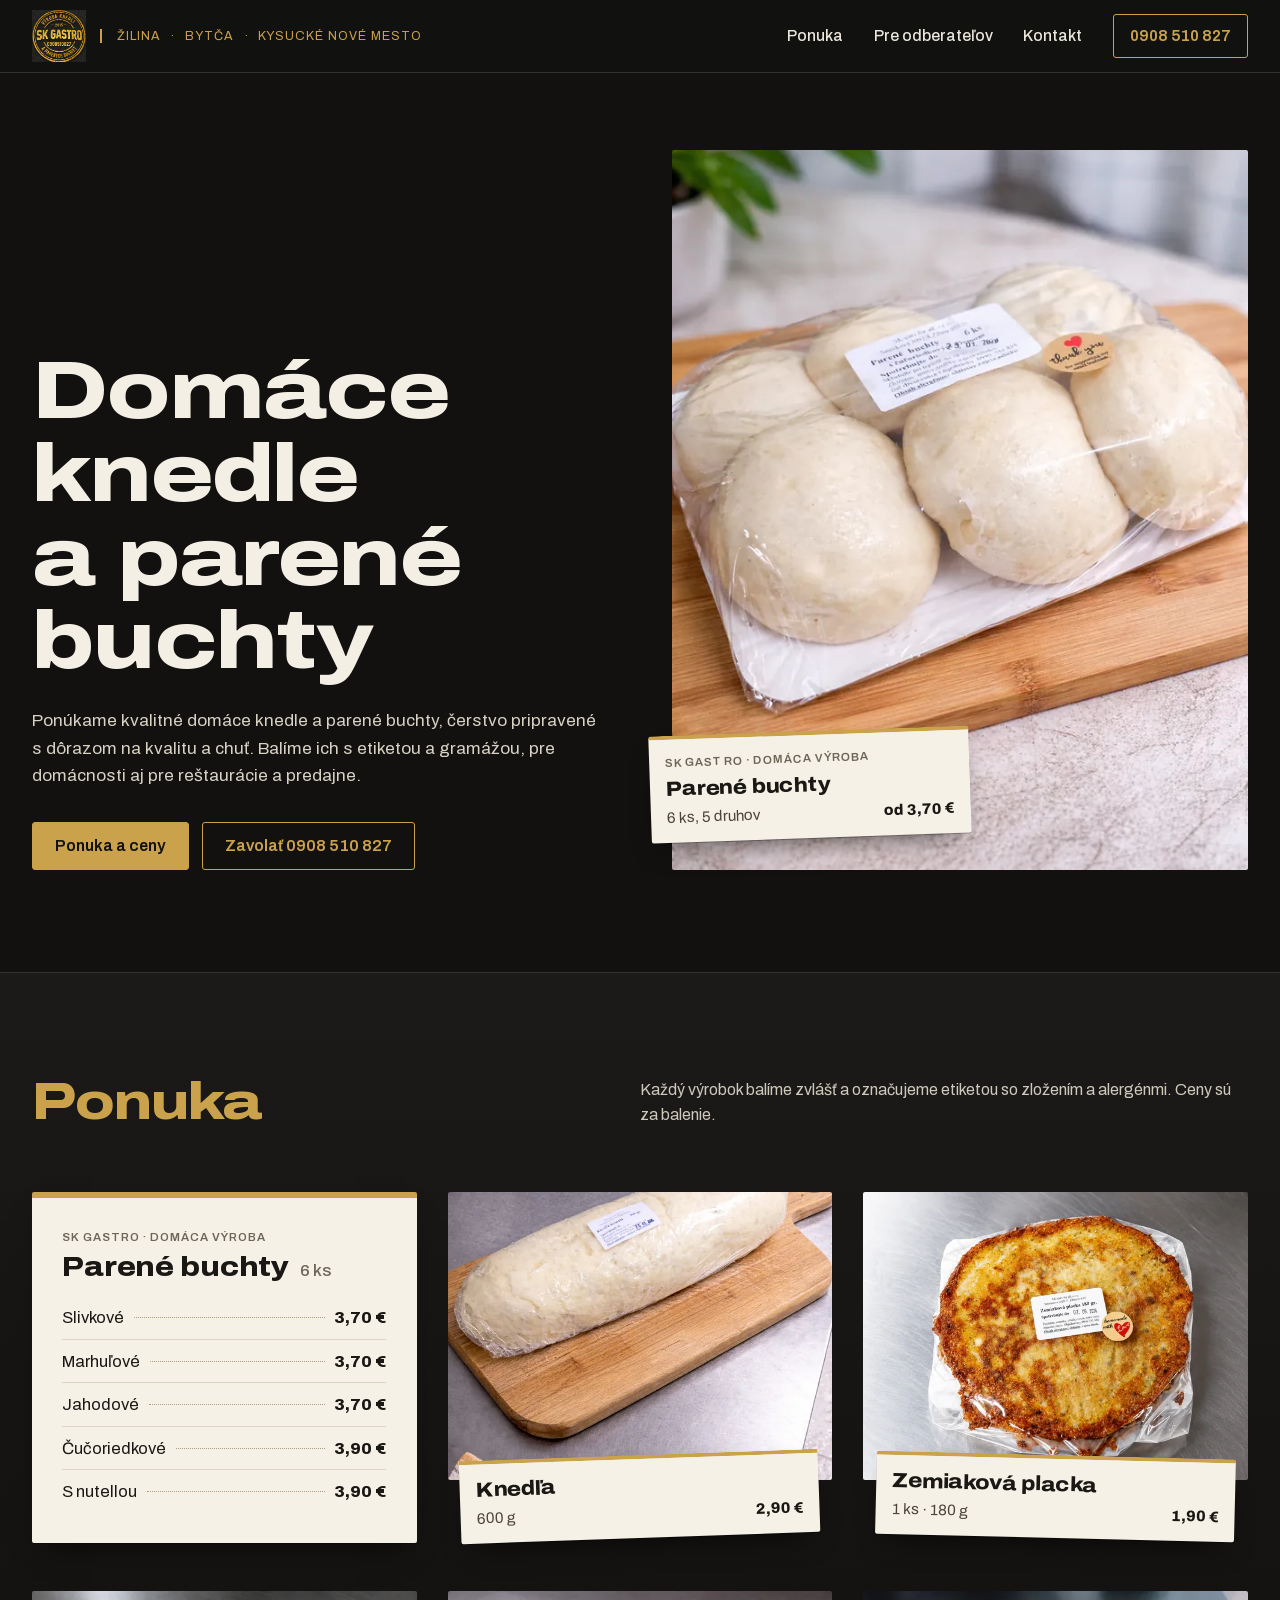
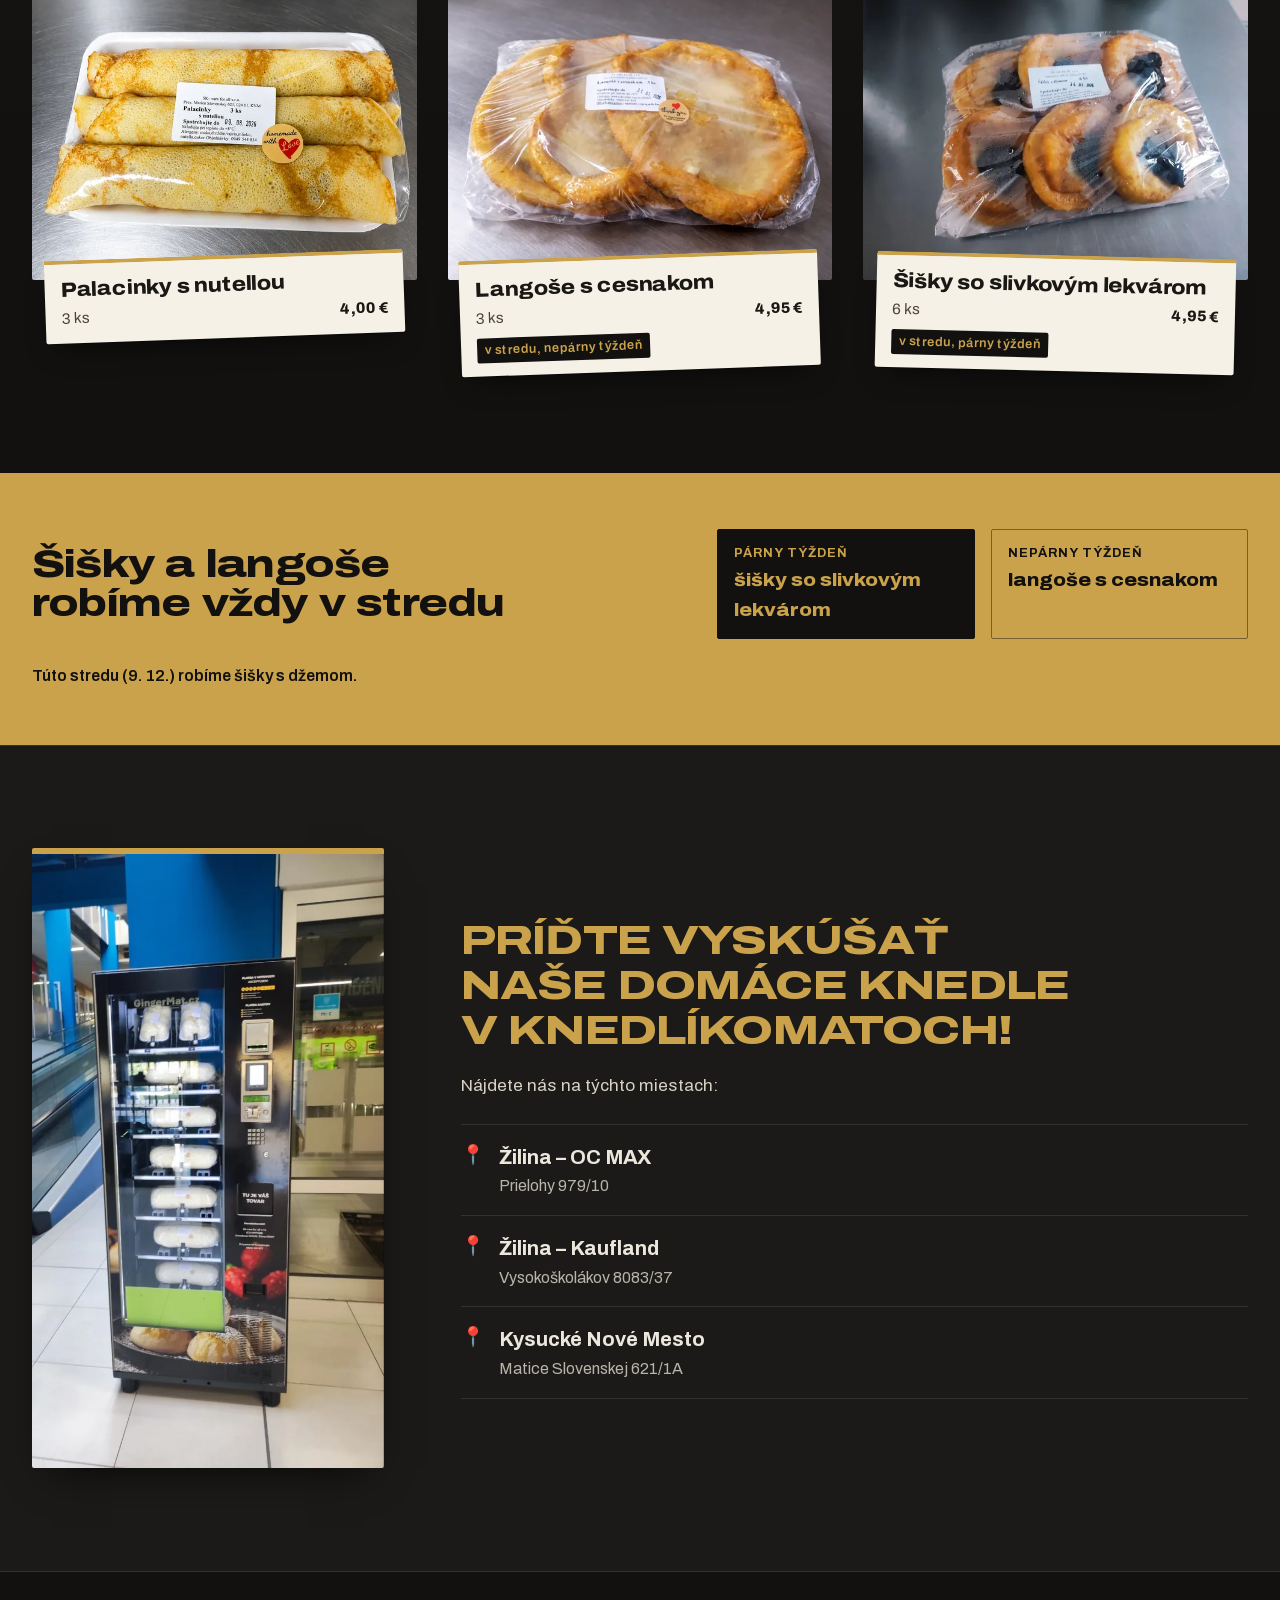
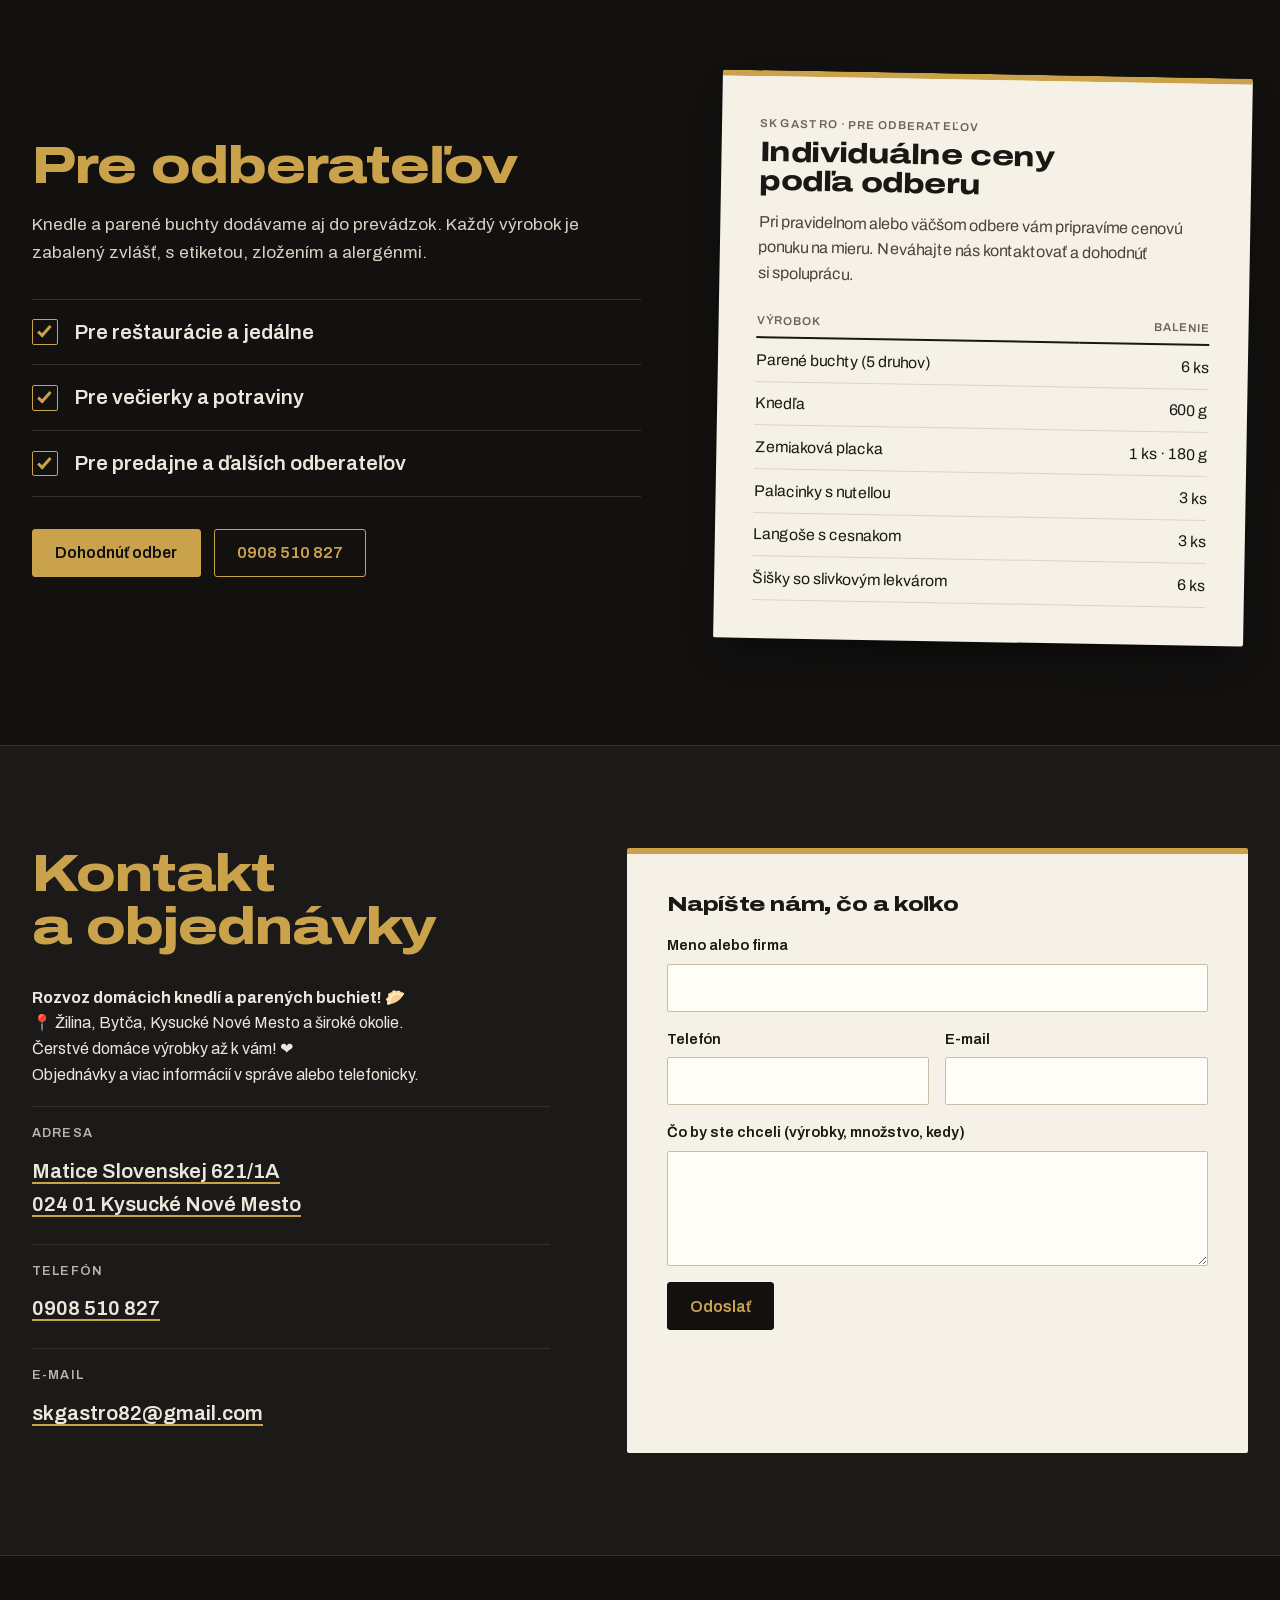
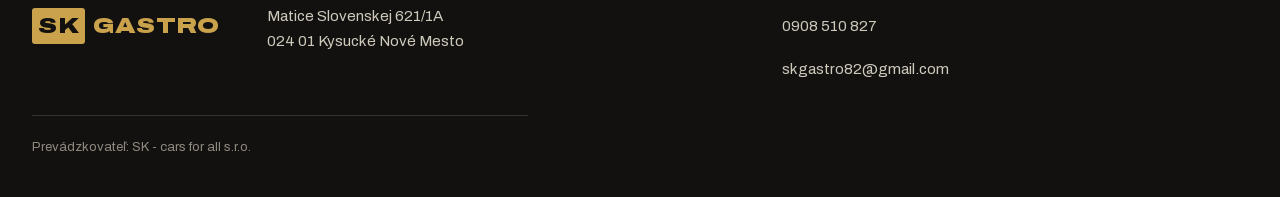
==== commit 41a54bc3: "SK GASTRO: blok Knedlíkomaty (podklady klienta 15. 11. 2026)" ====
--- a/index.html
+++ b/index.html
@@ -18,7 +18,7 @@
 <meta name="twitter:card" content="summary_large_image">
 <link rel="icon" href="data:image/svg+xml,%3Csvg xmlns='http://www.w3.org/2000/svg' viewBox='0 0 64 64'%3E%3Crect width='64' height='64' rx='10' fill='%23121110'/%3E%3Ctext x='32' y='43' text-anchor='middle' font-family='Arial Black,Arial,sans-serif' font-weight='900' font-size='26' fill='%23C9A24B'%3ESK%3C/text%3E%3C/svg%3E">
 <link rel="preload" href="/fonts/archivo-latin.woff2" as="font" type="font/woff2" crossorigin>
-<link rel="stylesheet" href="/css/style.css?v=f712699f09">
+<link rel="stylesheet" href="/css/style.css?v=a6fd6e1b15">
 
 <script type="application/ld+json">{"@context": "https://schema.org", "@type": "FoodEstablishment", "name": "SK GASTRO", "url": "https://domacaknedla.sk/", "description": "Domáce knedle, parené buchty, zemiakové placky, šišky, langoše a palacinky z Kysuckého Nového Mesta. Pre domácnosti aj reštaurácie, jedálne a predajne.", "telephone": "0908 510 827", "email": "skgastro82@gmail.com", "address": {"@type": "PostalAddress", "streetAddress": "Matice Slovenskej 621/1A", "postalCode": "024 01", "addressLocality": "Kysucké Nové Mesto", "addressCountry": "SK"}, "priceRange": "1,90 € – 4,95 €", "logo": "https://domacaknedla.sk/logo.png", "image": "https://domacaknedla.sk/og.jpg"}</script>
 </head>
@@ -128,6 +128,21 @@
   </div>
 </section>
 
+<section class="automaty" id="knedlikomaty" aria-labelledby="automaty-h">
+  <div class="wrap automaty-in">
+    <figure class="automaty-foto"><img src="/img/knedlikomat-821.webp" srcset="/img/knedlikomat-640.webp 640w, /img/knedlikomat-821.webp 821w" sizes="(min-width: 64rem) 22rem, (min-width: 40rem) 50vw, 92vw" width="821" height="1433" alt="Knedlíkomat SK GASTRO s domácimi knedľami v obchodnom centre" loading="lazy" decoding="async"></figure>
+    <div class="automaty-text">
+      <h2 id="automaty-h">PRÍĎTE VYSKÚŠAŤ NAŠE DOMÁCE KNEDLE V&nbsp;KNEDLÍKOMATOCH!</h2>
+      <p class="perex">Nájdete nás na týchto miestach:</p>
+      <ul class="miesta" role="list">
+        <li><a href="https://www.google.com/maps/search/?api=1&amp;query=OC+MAX%2C+Prielohy+979%2F10%2C+%C5%BDilina" rel="noopener" target="_blank"><span class="pin" aria-hidden="true">📍</span><span><strong>Žilina – OC MAX</strong><span>Prielohy 979/10</span></span></a></li>
+        <li><a href="https://www.google.com/maps/search/?api=1&amp;query=Kaufland%2C+Vysoko%C5%A1kol%C3%A1kov+8083%2F37%2C+%C5%BDilina" rel="noopener" target="_blank"><span class="pin" aria-hidden="true">📍</span><span><strong>Žilina – Kaufland</strong><span>Vysokoškolákov 8083/37</span></span></a></li>
+        <li><a href="https://www.google.com/maps/search/?api=1&amp;query=Matice+Slovenskej+621%2F1A%2C+Kysuck%C3%A9+Nov%C3%A9+Mesto" rel="noopener" target="_blank"><span class="pin" aria-hidden="true">📍</span><span><strong>Kysucké Nové Mesto</strong><span>Matice Slovenskej 621/1A</span></span></a></li>
+      </ul>
+    </div>
+  </div>
+</section>
+
 <section class="odber" id="odber">
   <div class="wrap odber-in">
     <div class="odber-text">
--- a/css/style.css
+++ b/css/style.css
@@ -193,3 +193,17 @@
 .logo-mesta span+span::before{content:"·";margin-right:.6rem}
 @media (max-width:60rem){.logo-mesta{flex-direction:column;gap:0;font-size:.62rem;line-height:1.25;padding-left:.6rem}.logo-mesta span+span::before{content:none}}
 @media (max-width:26rem){.logo-blok{gap:.5rem}.logo-mesta{font-size:.56rem;letter-spacing:.04em}}
+/* knedlíkomaty (15. 11. 2026, podľa klienta) */
+.automaty{padding:var(--sekcia) 0;overflow-x:clip;border-top:1px solid var(--linka);background:var(--cierna-2)}
+.automaty-in{display:grid;grid-template-columns:minmax(0,22rem) 1fr;gap:clamp(2rem,6vw,5rem);align-items:center}
+.automaty-foto{margin:0;border-top:6px solid var(--zlata);border-radius:2px;overflow:hidden;box-shadow:0 18px 40px -18px rgba(0,0,0,.8)}
+.automaty-foto img{display:block;width:100%;height:auto}
+.automaty h2{font-size:clamp(1.6rem,3.2vw,2.6rem);color:var(--zlata);line-height:1.1}
+.automaty .perex{margin-top:1.2rem}
+.miesta{list-style:none;margin:1.5rem 0 0;padding:0;border-top:1px solid var(--linka)}
+.miesta a{display:flex;gap:.9rem;align-items:flex-start;padding:1rem 0;border-bottom:1px solid var(--linka);color:inherit;text-decoration:none}
+.miesta a:hover strong{color:var(--zlata)}
+.miesta strong{display:block;font-size:clamp(1.1rem,1.6vw,1.35rem);font-weight:700}
+.miesta strong+span{display:block;color:var(--sivy)}
+.pin{flex:none;font-size:1.2rem;line-height:1.5}
+@media (max-width:46rem){.automaty-in{grid-template-columns:1fr}.automaty-foto{max-width:20rem}}
